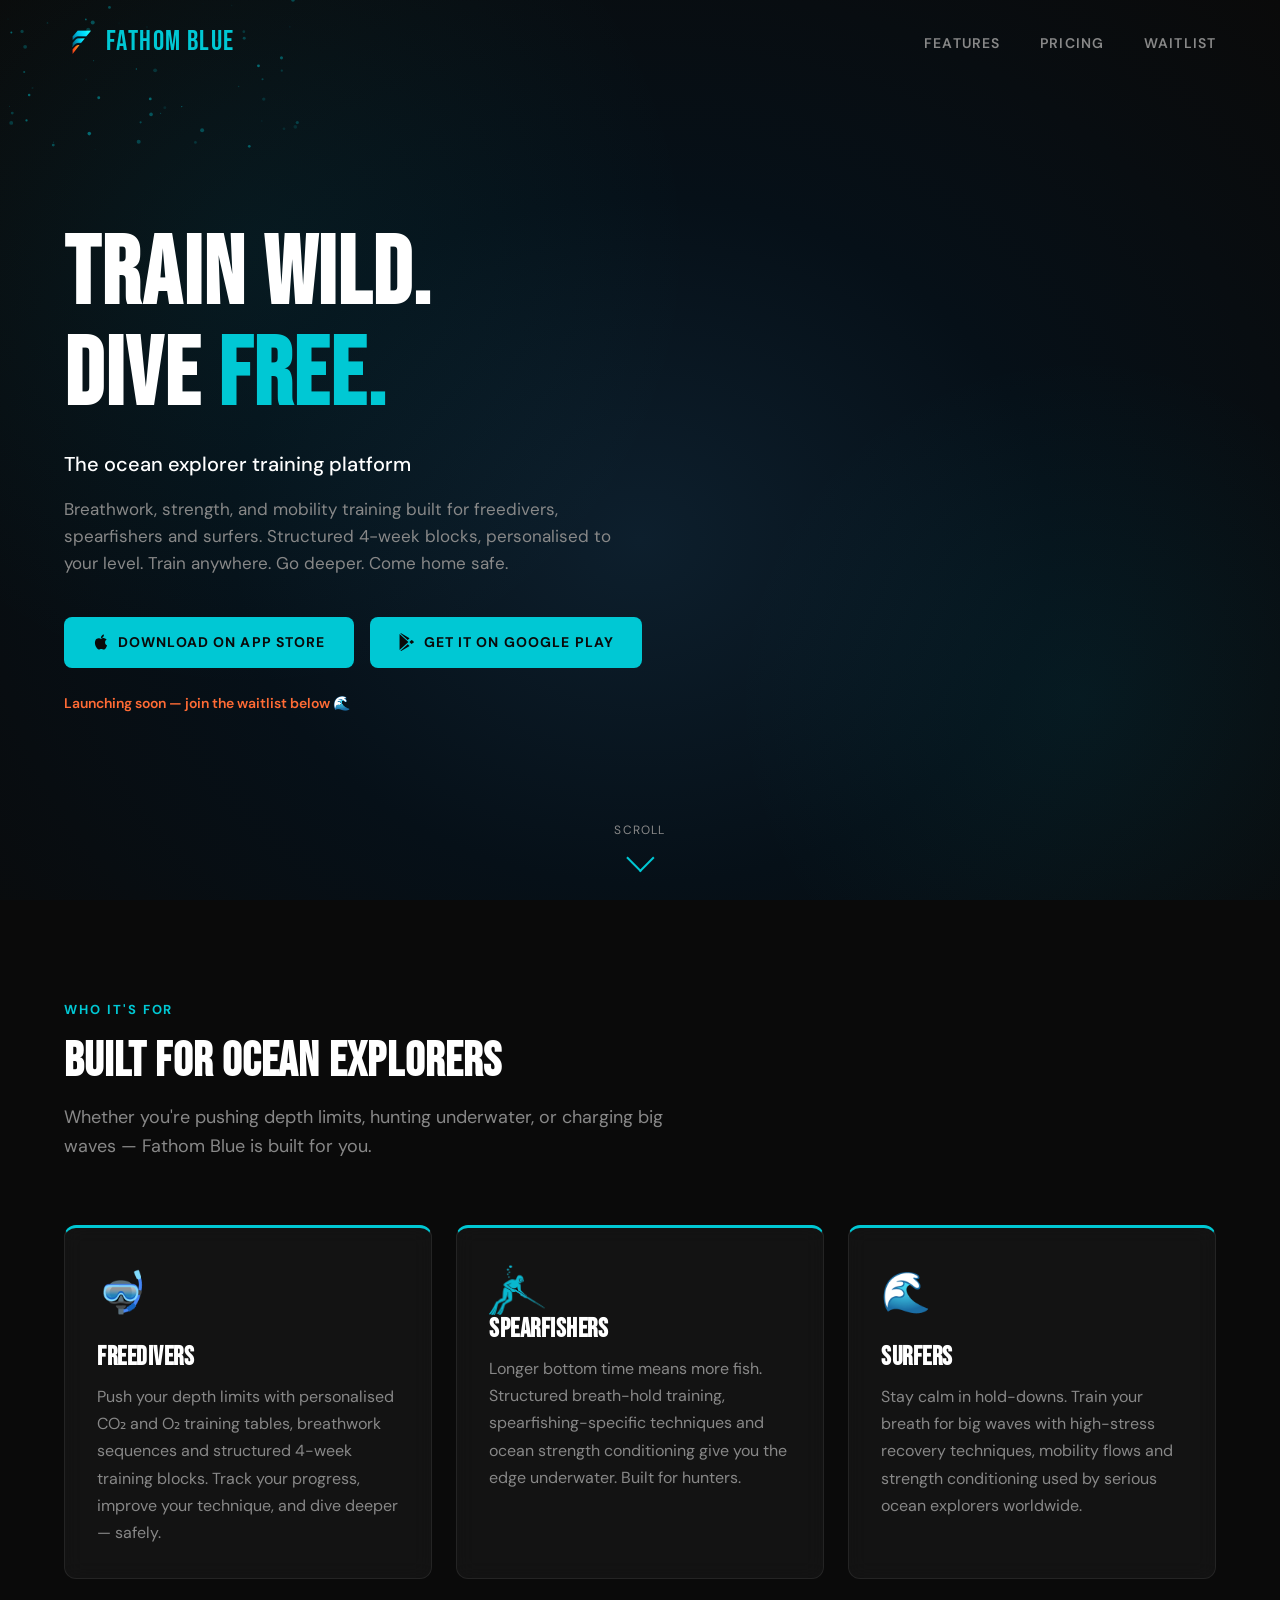
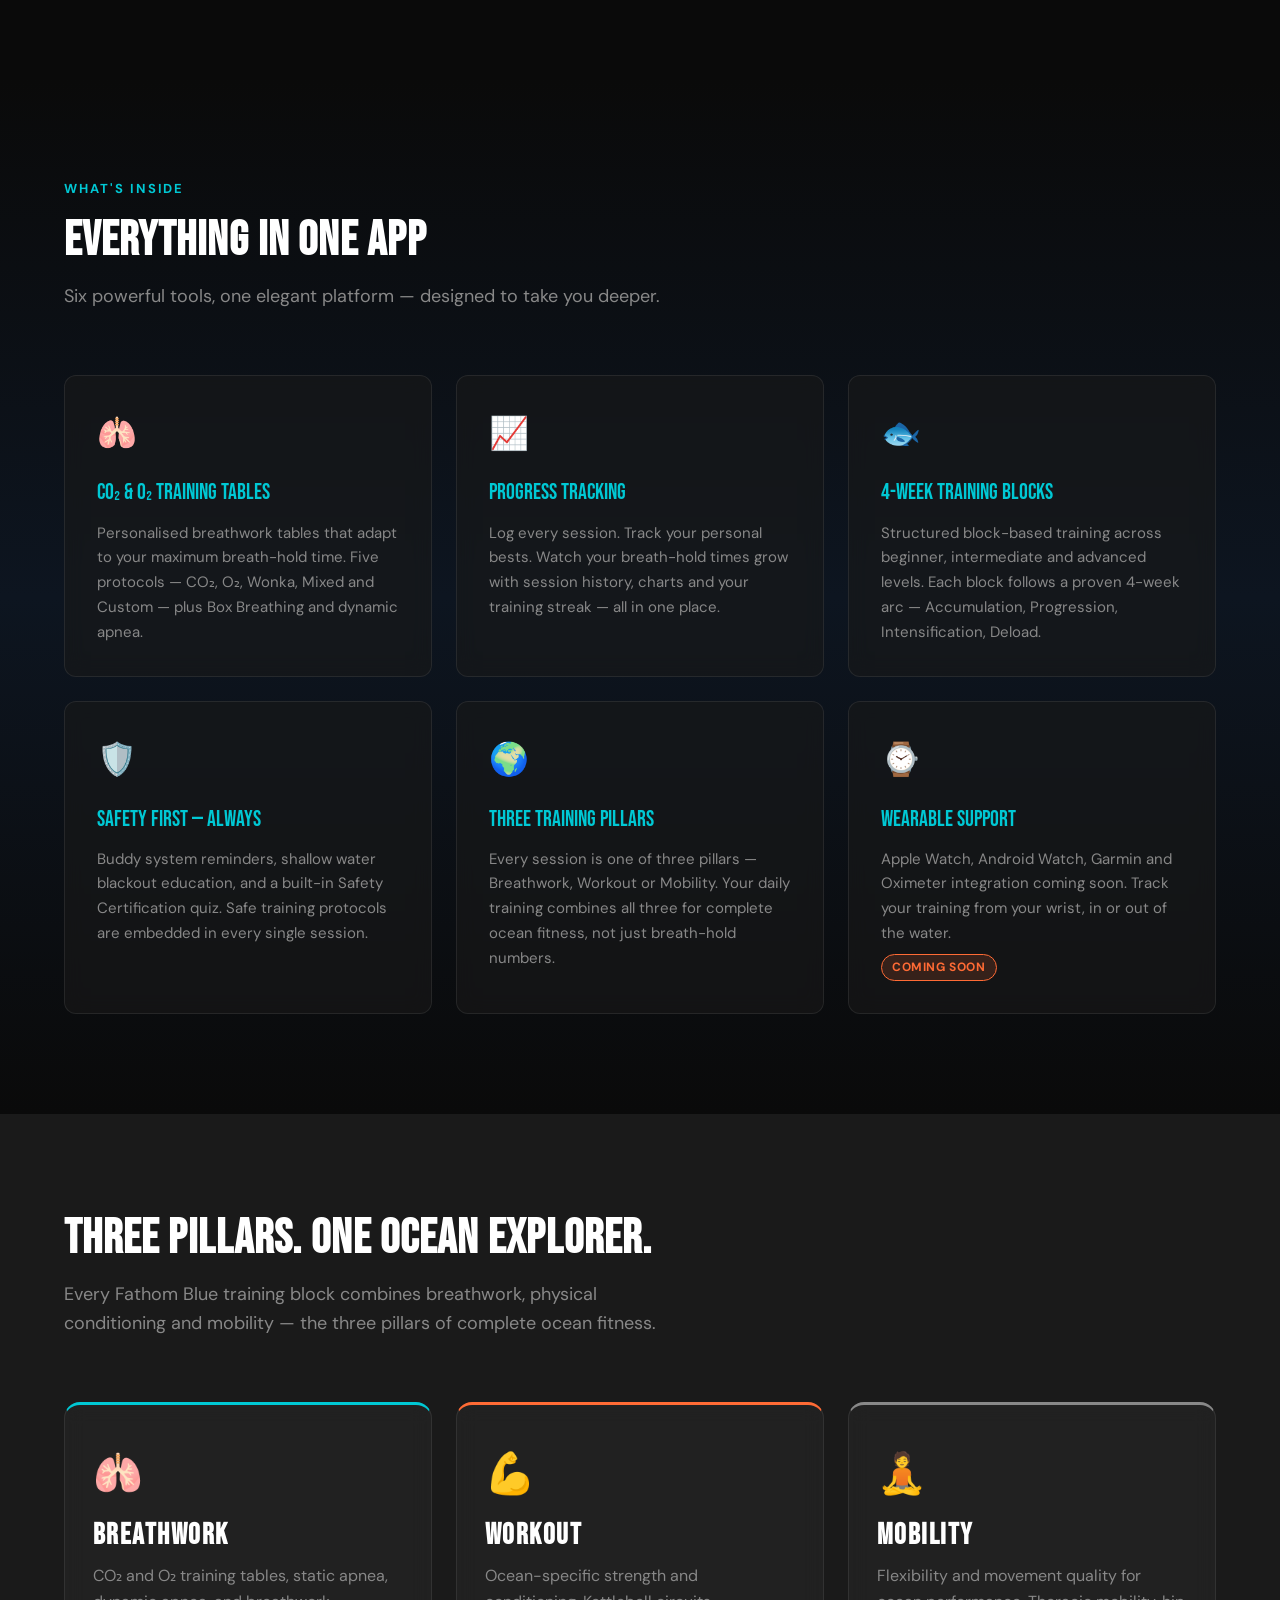
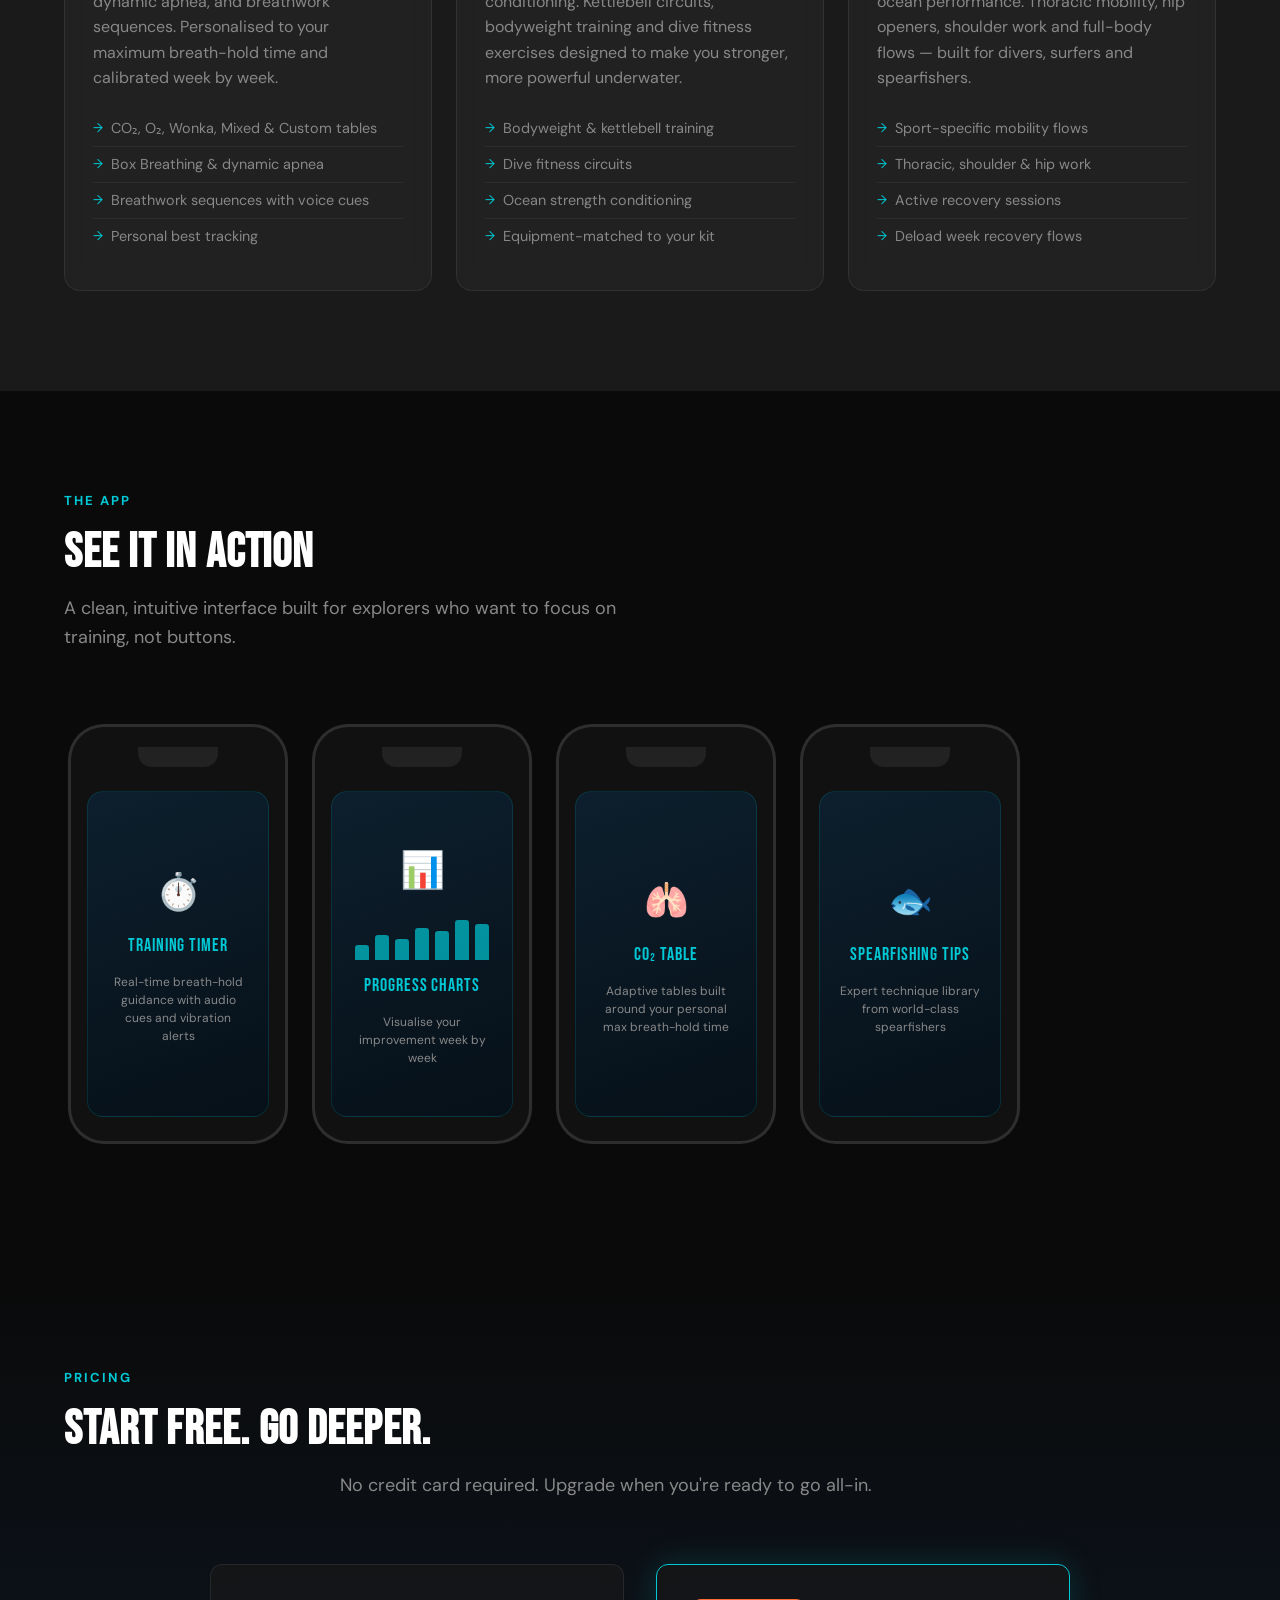
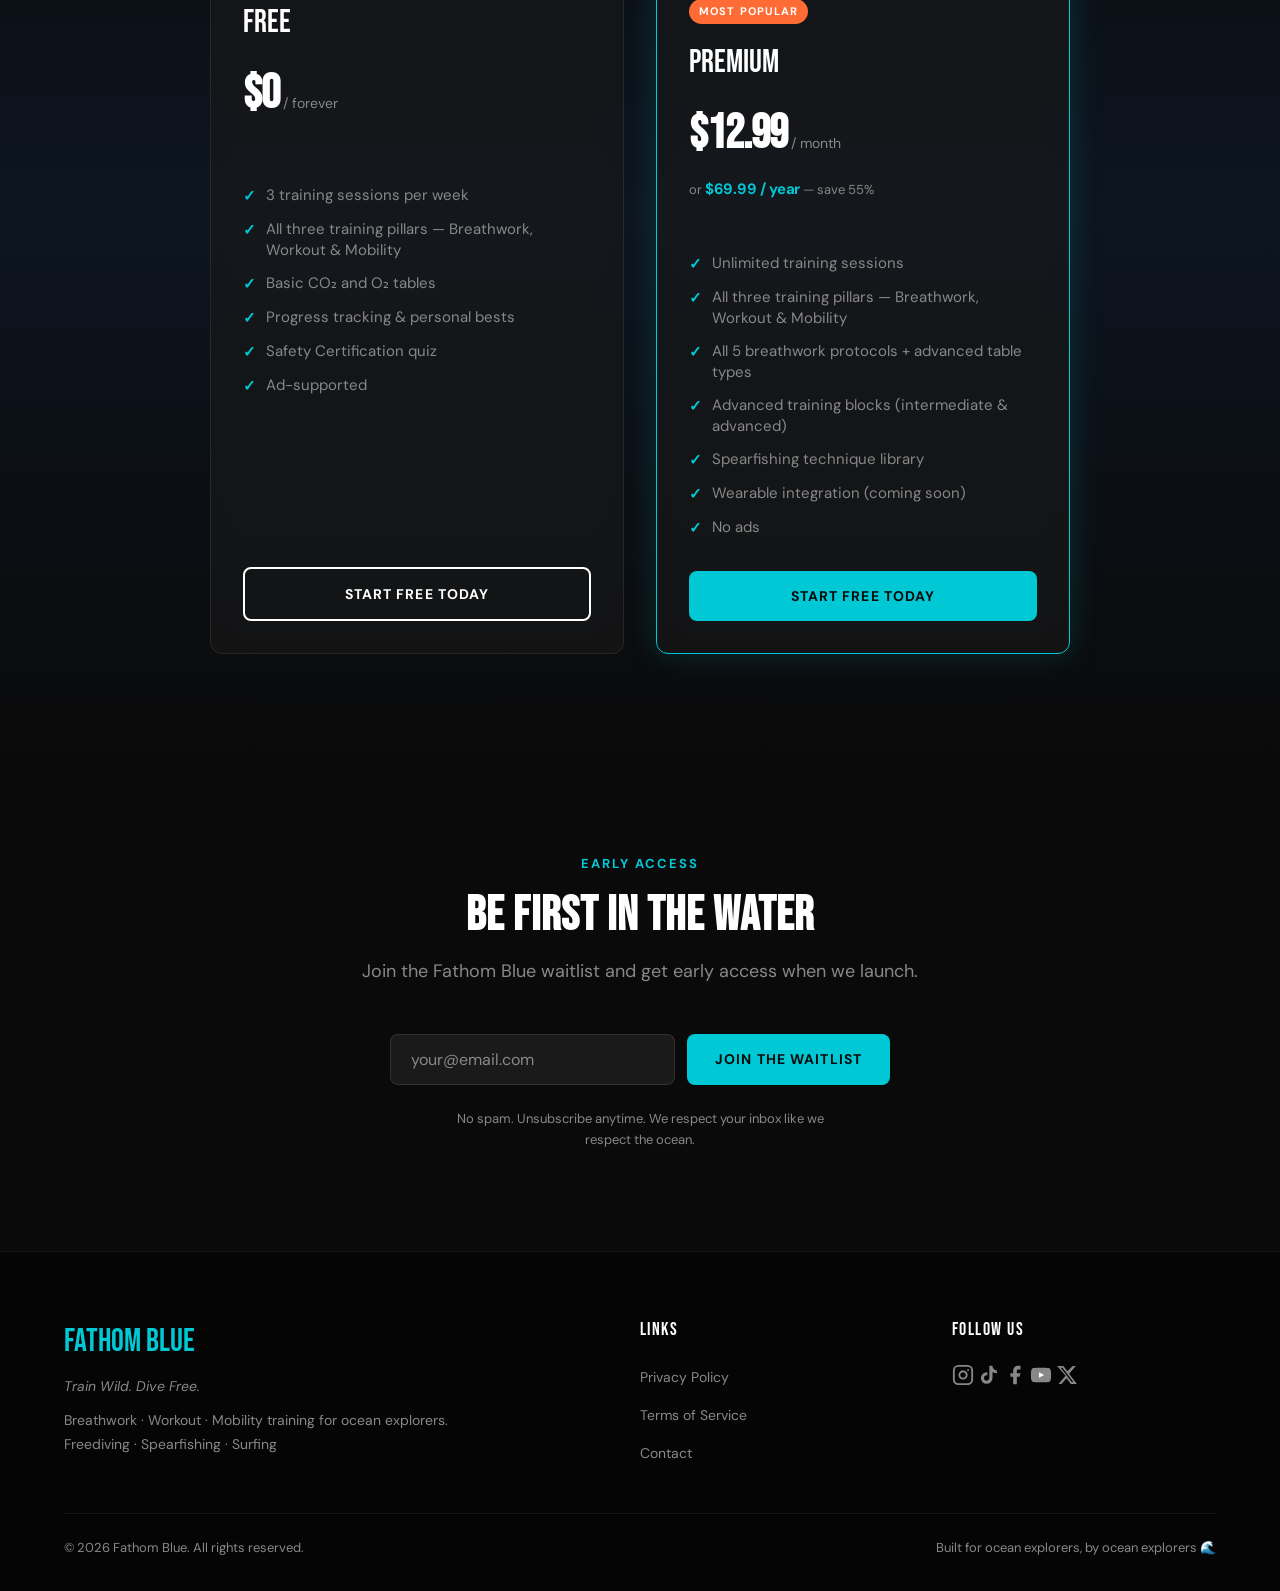
==== index.html @ de0b7b7e "Add real favicon set and logo icon to nav" ====
<!DOCTYPE html>
<html lang="en">
<head>
  <meta charset="UTF-8" />
  <meta name="viewport" content="width=device-width, initial-scale=1.0" />
  <title>Fathom Blue — Freediving & Breath Training App | Train Wild. Dive Free.</title>

  <!-- Primary SEO -->
  <meta name="description" content="Fathom Blue is the breath training app for freedivers, spearfishers and surfers. Personalised CO₂ and O₂ training tables, progress tracking and safety protocols. Train anywhere. Go deeper.">
  <meta name="keywords" content="freediving app, breath training, CO2 tables, O2 tables, spearfishing training, freediving training, breath hold training, apnea training, surf training, big wave surfing">
  <meta name="author" content="Fathom Blue">
  <meta name="robots" content="index, follow">
  <link rel="canonical" href="https://www.fathomblueco.com/">

  <!-- Open Graph (Facebook, Instagram, WhatsApp previews) -->
  <meta property="og:type" content="website">
  <meta property="og:url" content="https://www.fathomblueco.com/">
  <meta property="og:title" content="Fathom Blue — Train Wild. Dive Free.">
  <meta property="og:description" content="The breath training app for freedivers, spearfishers and surfers. Personalised CO₂ and O₂ training tables. Train anywhere. Go deeper. Come home safe.">
  <meta property="og:image" content="https://www.fathomblueco.com/og-image.jpg">
  <meta property="og:site_name" content="Fathom Blue">

  <!-- Twitter/X Card -->
  <meta name="twitter:card" content="summary_large_image">
  <meta name="twitter:site" content="@FathomBlueCo">
  <meta name="twitter:title" content="Fathom Blue — Train Wild. Dive Free.">
  <meta name="twitter:description" content="The breath training app for freedivers, spearfishers and surfers. Train anywhere. Go deeper. Come home safe.">
  <meta name="twitter:image" content="https://www.fathomblueco.com/og-image.jpg">

  <!-- Structured Data — Mobile App -->
  <script type="application/ld+json">
  {
    "@context": "https://schema.org",
    "@type": "MobileApplication",
    "name": "Fathom Blue",
    "description": "Breath training app for freedivers, spearfishers and surfers. Personalised CO₂ and O₂ training tables, progress tracking and safety protocols.",
    "url": "https://www.fathomblueco.com",
    "applicationCategory": "HealthApplication",
    "operatingSystem": "iOS, Android",
    "offers": [
      {
        "@type": "Offer",
        "price": "0",
        "priceCurrency": "USD",
        "name": "Free Plan"
      },
      {
        "@type": "Offer",
        "price": "12.99",
        "priceCurrency": "USD",
        "name": "Premium Monthly"
      }
    ],
    "author": {
      "@type": "Organization",
      "name": "Fathom Blue",
      "url": "https://www.fathomblueco.com",
      "sameAs": [
        "https://www.instagram.com/fathomblue/",
        "https://www.tiktok.com/@fathomblue",
        "https://www.facebook.com/profile.php?id=61573485373523",
        "https://www.youtube.com/@FathomBlue",
        "https://x.com/FathomBlueCo"
      ]
    }
  }
  </script>
  <link rel="icon" type="image/x-icon" href="/favicon.ico">
  <link rel="icon" type="image/svg+xml" href="/favicon.svg">
  <link rel="icon" type="image/png" sizes="96x96" href="/favicon-96x96.png">
  <link rel="apple-touch-icon" sizes="180x180" href="/apple-touch-icon.png">
  <link rel="manifest" href="/site.webmanifest">
  <meta name="theme-color" content="#0A0A0A">

  <!-- Google Fonts -->
  <link rel="preconnect" href="https://fonts.googleapis.com" />
  <link rel="preconnect" href="https://fonts.gstatic.com" crossorigin />
  <link href="https://fonts.googleapis.com/css2?family=Bebas+Neue&family=DM+Sans:wght@400;500;600;700&display=swap" rel="stylesheet" />

  <link rel="stylesheet" href="css/styles.css" />
</head>
<body>

  <!-- ============================================================
       NAVIGATION
       ============================================================ -->
  <nav class="nav" id="nav" role="navigation" aria-label="Main navigation">
    <div class="container nav__inner">
      <a class="nav__logo" href="#" style="display:flex; align-items:center; gap:10px; text-decoration:none;" aria-label="Fathom Blue Home">
        <img src="/images/fathom_icon_only.png" alt="Fathom Blue" height="32" width="32" style="border-radius:6px;">
        <span>FATHOM BLUE</span>
      </a>

      <ul class="nav__links" role="list">
        <li><a href="#features">Features</a></li>
        <li><a href="#pricing">Pricing</a></li>
        <li><a href="#waitlist">Waitlist</a></li>
      </ul>

      <button class="nav__hamburger" id="hamburger" aria-label="Toggle navigation" aria-expanded="false">
        <span></span><span></span><span></span>
      </button>
    </div>
  </nav>

  <!-- Mobile Menu -->
  <div class="nav__mobile" id="mobileMenu" role="dialog" aria-modal="true" aria-label="Mobile navigation">
    <a href="#features" class="mobile-link">Features</a>
    <a href="#pricing" class="mobile-link">Pricing</a>
    <a href="#waitlist" class="mobile-link">Waitlist</a>
  </div>

  <main>

    <!-- ============================================================
         SECTION 1 — HERO
         ============================================================ -->
    <section class="hero" id="home" aria-label="Hero">
      <div class="hero__bg"></div>
      <div class="hero__waves"></div>
      <canvas id="hero-canvas" aria-hidden="true"></canvas>

      <div class="container hero__content">
        <h1 class="hero__headline fade-in">
          TRAIN WILD.<br>DIVE <span>FREE.</span>
        </h1>
        <p class="hero__sub fade-in">The ocean explorer training platform</p>
        <p class="hero__body fade-in">
          Breathwork, strength, and mobility training built for freedivers, spearfishers and surfers.
          Structured 4-week blocks, personalised to your level. Train anywhere. Go deeper. Come home safe.
        </p>

        <div class="hero__ctas fade-in">
          <a href="#waitlist" class="btn btn-primary" aria-label="Download on App Store">
            <svg width="18" height="18" viewBox="0 0 24 24" fill="currentColor" aria-hidden="true"><path d="M18.71 19.5c-.83 1.24-1.71 2.45-3.05 2.47-1.34.03-1.77-.79-3.29-.79-1.53 0-2 .77-3.27.82-1.31.05-2.3-1.32-3.14-2.53C4.25 17 2.94 12.45 4.7 9.39c.87-1.52 2.43-2.48 4.12-2.51 1.28-.02 2.5.87 3.29.87.78 0 2.26-1.07 3.8-.91.65.03 2.47.26 3.64 1.98-.09.06-2.17 1.28-2.15 3.81.03 3.02 2.65 4.03 2.68 4.04-.03.07-.42 1.44-1.38 2.83M13 3.5c.73-.83 1.94-1.46 2.94-1.5.13 1.17-.34 2.35-1.04 3.19-.69.85-1.83 1.51-2.95 1.42-.15-1.15.41-2.35 1.05-3.11z"/></svg>
            Download on App Store
          </a>
          <a href="#waitlist" class="btn btn-primary" aria-label="Get it on Google Play">
            <svg width="18" height="18" viewBox="0 0 24 24" fill="currentColor" aria-hidden="true"><path d="M3.18 23.76c.3.17.64.22.97.15l.08-.04 11.2-6.46-2.39-2.4-9.86 8.75zm-1.13-1.12l.01.01V1.36l.01-.01L13.9 12 2.05 22.64zM20.49 10.7l-2.55-1.47-2.7 2.7 2.7 2.7 2.58-1.49c.74-.43.74-1.52-.03-1.94zM4.15.43l-.06-.04a1.06 1.06 0 0 0-.97.15l9.86 8.75 2.39-2.4L4.15.43z"/></svg>
            Get it on Google Play
          </a>
        </div>

        <p class="hero__launch-note fade-in">Launching soon — join the waitlist below 🌊</p>
      </div>

      <div class="hero__scroll" aria-hidden="true">
        <span>Scroll</span>
        <div class="hero__scroll-arrow"></div>
      </div>
    </section>

    <!-- ============================================================
         SECTION 2 — WHO IT'S FOR
         ============================================================ -->
    <section class="who" id="who" aria-label="Who it's for">
      <div class="container">
        <p class="section-label fade-in">Who It's For</p>
        <h2 class="section-title fade-in">Built for Ocean Explorers</h2>
        <p class="section-subtitle fade-in">Whether you're pushing depth limits, hunting underwater, or charging big waves — Fathom Blue is built for you.</p>

        <div class="who__grid">
          <div class="who__card glass-card fade-in" style="transition-delay: 0.1s">
            <div class="who__icon" aria-hidden="true">🤿</div>
            <h3>Freedivers</h3>
            <p>Push your depth limits with personalised CO₂ and O₂ training tables, breathwork sequences and structured 4-week training blocks. Track your progress, improve your technique, and dive deeper — safely.</p>
          </div>

          <div class="who__card glass-card fade-in" style="transition-delay: 0.2s">
            <div class="audience-icon">  <img src="images/spearfisher.svg" alt="Spearfisher" width="56" height="56" style="filter: invert(72%) sepia(98%) saturate(400%) hue-rotate(140deg) brightness(95%);"></div>
            <h3>Spearfishers</h3>
            <p>Longer bottom time means more fish. Structured breath-hold training, spearfishing-specific techniques and ocean strength conditioning give you the edge underwater. Built for hunters.</p>
          </div>

          <div class="who__card glass-card fade-in" style="transition-delay: 0.3s">
            <div class="who__icon" aria-hidden="true">🌊</div>
            <h3>Surfers</h3>
            <p>Stay calm in hold-downs. Train your breath for big waves with high-stress recovery techniques, mobility flows and strength conditioning used by serious ocean explorers worldwide.</p>
          </div>
        </div>
      </div>
    </section>

    <!-- ============================================================
         SECTION 3 — FEATURES
         ============================================================ -->
    <section class="features" id="features" aria-label="Features">
      <div class="container">
        <p class="section-label fade-in">What's Inside</p>
        <h2 class="section-title fade-in">Everything in One App</h2>
        <p class="section-subtitle fade-in">Six powerful tools, one elegant platform — designed to take you deeper.</p>

        <div class="features__grid">

          <div class="feature-card glass-card fade-in" style="transition-delay: 0.05s">
            <div class="feature-card__icon" aria-hidden="true">🫁</div>
            <div class="feature-card__title">CO₂ &amp; O₂ Training Tables</div>
            <p>Personalised breathwork tables that adapt to your maximum breath-hold time. Five protocols — CO₂, O₂, Wonka, Mixed and Custom — plus Box Breathing and dynamic apnea.</p>
          </div>

          <div class="feature-card glass-card fade-in" style="transition-delay: 0.1s">
            <div class="feature-card__icon" aria-hidden="true">📈</div>
            <div class="feature-card__title">Progress Tracking</div>
            <p>Log every session. Track your personal bests. Watch your breath-hold times grow with session history, charts and your training streak — all in one place.</p>
          </div>

          <div class="feature-card glass-card fade-in" style="transition-delay: 0.15s">
            <div class="feature-card__icon" aria-hidden="true">🐟</div>
            <div class="feature-card__title">4-Week Training Blocks</div>
            <p>Structured block-based training across beginner, intermediate and advanced levels. Each block follows a proven 4-week arc — Accumulation, Progression, Intensification, Deload.</p>
          </div>

          <div class="feature-card glass-card fade-in" style="transition-delay: 0.2s">
            <div class="feature-card__icon" aria-hidden="true">🛡️</div>
            <div class="feature-card__title">Safety First — Always</div>
            <p>Buddy system reminders, shallow water blackout education, and a built-in Safety Certification quiz. Safe training protocols are embedded in every single session.</p>
          </div>

          <div class="feature-card glass-card fade-in" style="transition-delay: 0.25s">
            <div class="feature-card__icon" aria-hidden="true">🌍</div>
            <div class="feature-card__title">Three Training Pillars</div>
            <p>Every session is one of three pillars — Breathwork, Workout or Mobility. Your daily training combines all three for complete ocean fitness, not just breath-hold numbers.</p>
          </div>

          <div class="feature-card glass-card fade-in" style="transition-delay: 0.3s">
            <div class="feature-card__icon" aria-hidden="true">⌚</div>
            <div class="feature-card__title">Wearable Support</div>
            <p>Apple Watch, Android Watch, Garmin and Oximeter integration coming soon. Track your training from your wrist, in or out of the water.</p>
            <span style="display:inline-block; margin-top:8px; padding:3px 10px; background:rgba(255,107,53,0.15); color:#FF6B35; border:1px solid #FF6B35; border-radius:20px; font-size:12px; font-weight:700; letter-spacing:0.05em; text-transform:uppercase;">Coming Soon</span>
          </div>

        </div>
      </div>
    </section>

    <!-- ============================================================
         SECTION 3.5 — TRAINING PILLARS
         ============================================================ -->
    <section id="pillars" class="pillars-section" aria-label="Training pillars">
      <div class="container">
        <h2 class="section-title fade-in">Three Pillars. One Ocean Explorer.</h2>
        <p class="section-subtitle fade-in">Every Fathom Blue training block combines breathwork, physical conditioning and mobility — the three pillars of complete ocean fitness.</p>
        <div class="pillars-grid">

          <div class="pillar-card pillar-breathwork fade-in" style="transition-delay: 0.1s">
            <div class="pillar-icon" aria-hidden="true">🫁</div>
            <h3>Breathwork</h3>
            <p>CO₂ and O₂ training tables, static apnea, dynamic apnea, and breathwork sequences. Personalised to your maximum breath-hold time and calibrated week by week.</p>
            <ul class="pillar-list">
              <li>CO₂, O₂, Wonka, Mixed &amp; Custom tables</li>
              <li>Box Breathing &amp; dynamic apnea</li>
              <li>Breathwork sequences with voice cues</li>
              <li>Personal best tracking</li>
            </ul>
          </div>

          <div class="pillar-card pillar-workout fade-in" style="transition-delay: 0.2s">
            <div class="pillar-icon" aria-hidden="true">💪</div>
            <h3>Workout</h3>
            <p>Ocean-specific strength and conditioning. Kettlebell circuits, bodyweight training and dive fitness exercises designed to make you stronger, more powerful underwater.</p>
            <ul class="pillar-list">
              <li>Bodyweight &amp; kettlebell training</li>
              <li>Dive fitness circuits</li>
              <li>Ocean strength conditioning</li>
              <li>Equipment-matched to your kit</li>
            </ul>
          </div>

          <div class="pillar-card pillar-mobility fade-in" style="transition-delay: 0.3s">
            <div class="pillar-icon" aria-hidden="true">🧘</div>
            <h3>Mobility</h3>
            <p>Flexibility and movement quality for ocean performance. Thoracic mobility, hip openers, shoulder work and full-body flows — built for divers, surfers and spearfishers.</p>
            <ul class="pillar-list">
              <li>Sport-specific mobility flows</li>
              <li>Thoracic, shoulder &amp; hip work</li>
              <li>Active recovery sessions</li>
              <li>Deload week recovery flows</li>
            </ul>
          </div>

        </div>
      </div>
    </section>

    <!-- ============================================================
         SECTION 4 — APP SCREENSHOTS
         ============================================================ -->
    <section class="screenshots" id="screenshots" aria-label="App screenshots">
      <div class="container">
        <p class="section-label fade-in">The App</p>
        <h2 class="section-title fade-in">See It In Action</h2>
        <p class="section-subtitle fade-in">A clean, intuitive interface built for explorers who want to focus on training, not buttons.</p>
      </div>

      <div class="container">
        <div class="screenshots__carousel fade-in" role="list" aria-label="App screenshot previews">

          <div class="phone-mockup" role="listitem">
            <div class="phone-mockup__notch" aria-hidden="true"></div>
            <div class="phone-mockup__screen">
              <div class="phone-mockup__icon" aria-hidden="true">⏱️</div>
              <div class="phone-mockup__label">Training Timer</div>
              <p class="phone-mockup__sub">Real-time breath-hold guidance with audio cues and vibration alerts</p>
            </div>
          </div>

          <div class="phone-mockup" role="listitem">
            <div class="phone-mockup__notch" aria-hidden="true"></div>
            <div class="phone-mockup__screen">
              <div class="phone-mockup__icon" aria-hidden="true">📊</div>
              <div class="mock-bars" aria-hidden="true">
                <div class="mock-bar" style="height:30%"></div>
                <div class="mock-bar" style="height:50%"></div>
                <div class="mock-bar" style="height:42%"></div>
                <div class="mock-bar" style="height:65%"></div>
                <div class="mock-bar" style="height:58%"></div>
                <div class="mock-bar" style="height:80%"></div>
                <div class="mock-bar" style="height:72%"></div>
              </div>
              <div class="phone-mockup__label">Progress Charts</div>
              <p class="phone-mockup__sub">Visualise your improvement week by week</p>
            </div>
          </div>

          <div class="phone-mockup" role="listitem">
            <div class="phone-mockup__notch" aria-hidden="true"></div>
            <div class="phone-mockup__screen">
              <div class="phone-mockup__icon" aria-hidden="true">🫁</div>
              <div class="phone-mockup__label">CO₂ Table</div>
              <p class="phone-mockup__sub">Adaptive tables built around your personal max breath-hold time</p>
            </div>
          </div>

          <div class="phone-mockup" role="listitem">
            <div class="phone-mockup__notch" aria-hidden="true"></div>
            <div class="phone-mockup__screen">
              <div class="phone-mockup__icon" aria-hidden="true">🐟</div>
              <div class="phone-mockup__label">Spearfishing Tips</div>
              <p class="phone-mockup__sub">Expert technique library from world-class spearfishers</p>
            </div>
          </div>

        </div>
      </div>
    </section>

    <!-- ============================================================
         SECTION 5 — PRICING
         ============================================================ -->
    <section class="pricing" id="pricing" aria-label="Pricing">
      <div class="container">
        <p class="section-label fade-in">Pricing</p>
        <h2 class="section-title fade-in">Start Free. Go Deeper.</h2>
        <p class="section-subtitle fade-in" style="margin: 0 auto 64px;">No credit card required. Upgrade when you're ready to go all-in.</p>

        <div class="pricing__grid">

          <!-- Free -->
          <div class="pricing-card glass-card fade-in" style="transition-delay: 0.1s">
            <div class="pricing-card__header">
              <div class="pricing-card__title">Free</div>
              <div class="pricing-card__price">
                <strong>$0</strong>
                <span class="period">/ forever</span>
              </div>
            </div>
            <ul class="pricing-card__features" aria-label="Free plan features">
              <li>3 training sessions per week</li>
              <li>All three training pillars — Breathwork, Workout &amp; Mobility</li>
              <li>Basic CO₂ and O₂ tables</li>
              <li>Progress tracking &amp; personal bests</li>
              <li>Safety Certification quiz</li>
              <li>Ad-supported</li>
            </ul>
            <a href="#waitlist" class="btn btn-outline">Start Free Today</a>
          </div>

          <!-- Premium -->
          <div class="pricing-card glass-card pricing-card--premium fade-in" style="transition-delay: 0.2s">
            <div class="pricing-card__header">
              <span class="pricing-card__badge">Most Popular</span>
              <div class="pricing-card__title">Premium</div>
              <div class="pricing-card__price">
                <strong>$12.99</strong>
                <span class="period">/ month</span>
                <br>
                <span style="font-size:13px; margin-top: 4px; display:inline-block;">or <strong style="font-family:'DM Sans',sans-serif; font-size:15px; color:var(--cyan);">$69.99 / year</strong> — save 55%</span>
              </div>
            </div>
            <ul class="pricing-card__features" aria-label="Premium plan features">
              <li>Unlimited training sessions</li>
              <li>All three training pillars — Breathwork, Workout &amp; Mobility</li>
              <li>All 5 breathwork protocols + advanced table types</li>
              <li>Advanced training blocks (intermediate &amp; advanced)</li>
              <li>Spearfishing technique library</li>
              <li>Wearable integration (coming soon)</li>
              <li>No ads</li>
            </ul>
            <a href="#waitlist" class="btn btn-primary">Start Free Today</a>
          </div>

        </div>
      </div>
    </section>

    <!-- ============================================================
         SECTION 6 — WAITLIST
         ============================================================ -->
    <section class="waitlist" id="waitlist" aria-label="Join the waitlist">
      <div class="container">
        <p class="section-label fade-in">Early Access</p>
        <h2 class="section-title fade-in">Be First in the Water</h2>
        <p class="section-subtitle fade-in">Join the Fathom Blue waitlist and get early access when we launch.</p>

        <form class="waitlist__form fade-in" id="waitlistForm" novalidate aria-label="Waitlist signup form">
          <label for="waitlistEmail" class="sr-only">Your email address</label>
          <input
            class="waitlist__input"
            type="email"
            id="waitlistEmail"
            name="email"
            placeholder="your@email.com"
            required
            autocomplete="email"
            aria-required="true"
          />
          <button type="submit" class="btn btn-primary">Join the Waitlist</button>
        </form>

        <div class="waitlist__success fade-in" id="waitlistSuccess" role="status" aria-live="polite">
          You're on the list! We'll notify you at launch. Stay salty 🌊
        </div>

        <p class="waitlist__privacy fade-in">
          No spam. Unsubscribe anytime. We respect your inbox like we respect the ocean.
        </p>
      </div>
    </section>

  </main>

  <!-- ============================================================
       FOOTER
       ============================================================ -->
  <footer class="footer" role="contentinfo">
    <div class="container">
      <div class="footer__inner">

        <div>
          <div class="footer__brand-logo">FATHOM BLUE</div>
          <p class="footer__tagline">Train Wild. Dive Free.</p>
          <p class="footer__desc">Breathwork · Workout · Mobility training for ocean explorers.<br>Freediving · Spearfishing · Surfing</p>
        </div>

        <div>
          <div class="footer__heading">Links</div>
          <ul class="footer__links" role="list">
            <li><a href="privacy.html">Privacy Policy</a></li>
            <li><a href="terms.html">Terms of Service</a></li>
            <li><a href="mailto:hello@fathomblueco.com">Contact</a></li>
          </ul>
        </div>

        <div>
          <div class="footer__heading">Follow Us</div>
          <div class="social-links" role="list" aria-label="Social media links">
            <a href="https://www.instagram.com/fathomblue/" target="_blank" rel="noopener noreferrer" title="Instagram">
              <svg xmlns="http://www.w3.org/2000/svg" width="22" height="22" viewBox="0 0 24 24" fill="none" stroke="currentColor" stroke-width="2" stroke-linecap="round" stroke-linejoin="round">
                <rect x="2" y="2" width="20" height="20" rx="5" ry="5"/><path d="M16 11.37A4 4 0 1 1 12.63 8 4 4 0 0 1 16 11.37z"/><line x1="17.5" y1="6.5" x2="17.51" y2="6.5"/>
              </svg>
            </a>
            <a href="https://www.tiktok.com/@fathomblue" target="_blank" rel="noopener noreferrer" title="TikTok">
              <svg xmlns="http://www.w3.org/2000/svg" width="22" height="22" viewBox="0 0 24 24" fill="currentColor">
                <path d="M19.59 6.69a4.83 4.83 0 0 1-3.77-4.25V2h-3.45v13.67a2.89 2.89 0 0 1-2.88 2.5 2.89 2.89 0 0 1-2.89-2.89 2.89 2.89 0 0 1 2.89-2.89c.28 0 .54.04.79.1V9.01a6.33 6.33 0 0 0-.79-.05 6.34 6.34 0 0 0-6.34 6.34 6.34 6.34 0 0 0 6.34 6.34 6.34 6.34 0 0 0 6.33-6.34V8.69a8.17 8.17 0 0 0 4.78 1.52V6.75a4.85 4.85 0 0 1-1.01-.06z"/>
              </svg>
            </a>
            <a href="https://www.facebook.com/profile.php?id=61573485373523" target="_blank" rel="noopener noreferrer" title="Facebook">
              <svg xmlns="http://www.w3.org/2000/svg" width="22" height="22" viewBox="0 0 24 24" fill="currentColor">
                <path d="M18 2h-3a5 5 0 0 0-5 5v3H7v4h3v8h4v-8h3l1-4h-4V7a1 1 0 0 1 1-1h3z"/>
              </svg>
            </a>
            <a href="https://www.youtube.com/@FathomBlue" target="_blank" rel="noopener noreferrer" title="YouTube">
              <svg xmlns="http://www.w3.org/2000/svg" width="22" height="22" viewBox="0 0 24 24" fill="currentColor">
                <path d="M22.54 6.42a2.78 2.78 0 0 0-1.95-1.96C18.88 4 12 4 12 4s-6.88 0-8.59.46a2.78 2.78 0 0 0-1.95 1.96A29 29 0 0 0 1 12a29 29 0 0 0 .46 5.58A2.78 2.78 0 0 0 3.41 19.6C5.12 20 12 20 12 20s6.88 0 8.59-.46a2.78 2.78 0 0 0 1.95-1.95A29 29 0 0 0 23 12a29 29 0 0 0-.46-5.58z"/><polygon points="9.75 15.02 15.5 12 9.75 8.98 9.75 15.02" fill="white"/>
              </svg>
            </a>
            <a href="https://x.com/FathomBlueCo" target="_blank" rel="noopener noreferrer" title="X / Twitter">
              <svg xmlns="http://www.w3.org/2000/svg" width="22" height="22" viewBox="0 0 24 24" fill="currentColor">
                <path d="M18.244 2.25h3.308l-7.227 8.26 8.502 11.24H16.17l-4.714-6.231-5.401 6.231H2.747l7.73-8.835L1.254 2.25H8.08l4.253 5.622zm-1.161 17.52h1.833L7.084 4.126H5.117z"/>
              </svg>
            </a>
          </div>
        </div>

      </div>

      <div class="footer__bottom">
        <p class="footer__copy">© 2026 Fathom Blue. All rights reserved.</p>
        <p class="footer__made">Built for ocean explorers, by ocean explorers 🌊</p>
      </div>
    </div>
  </footer>

  <!-- Visually hidden utility -->
  <style>.sr-only { position:absolute;width:1px;height:1px;padding:0;margin:-1px;overflow:hidden;clip:rect(0,0,0,0);border:0; }</style>

  <script src="js/main.js"></script>
</body>
</html>
---- css/styles.css ----
/* ============================================================
   FATHOM BLUE — styles.css
   ============================================================ */

/* ---------- CSS Variables ---------- */
:root {
  --bg:      #0A0A0A;
  --card:    #1A1A1A;
  --cyan:    #00C8D4;
  --orange:  #FF6B35;
  --white:   #FFFFFF;
  --grey:    #888888;

  --transition: 0.3s ease;
  --radius: 12px;
  --max-width: 1200px;
}

/* ---------- Reset & Base ---------- */
*, *::before, *::after {
  box-sizing: border-box;
  margin: 0;
  padding: 0;
}

html {
  scroll-behavior: smooth;
  font-size: 16px;
}

body {
  background-color: var(--bg);
  color: var(--white);
  font-family: 'DM Sans', sans-serif;
  line-height: 1.6;
  overflow-x: hidden;
}

img { max-width: 100%; display: block; }
a { text-decoration: none; color: inherit; }
ul { list-style: none; }

/* ---------- Typography ---------- */
h1, h2, h3, h4 {
  font-family: 'Bebas Neue', cursive;
  text-transform: uppercase;
  line-height: 1.05;
  letter-spacing: 0.02em;
}

h1 { font-size: clamp(56px, 9vw, 96px); }
h2 { font-size: clamp(36px, 5vw, 48px); }
h3 { font-size: 22px; }

p { font-size: 16px; color: var(--grey); }

/* ---------- Layout Helpers ---------- */
.container {
  width: 100%;
  max-width: var(--max-width);
  margin: 0 auto;
  padding: 0 24px;
}

section {
  padding: 100px 0;
}

.section-label {
  font-size: 13px;
  font-weight: 700;
  letter-spacing: 0.15em;
  text-transform: uppercase;
  color: var(--cyan);
  margin-bottom: 16px;
}

.section-title {
  margin-bottom: 16px;
}

.section-subtitle {
  font-size: 18px;
  color: var(--grey);
  max-width: 600px;
  margin-bottom: 64px;
}

/* ---------- Buttons ---------- */
.btn {
  display: inline-flex;
  align-items: center;
  gap: 8px;
  padding: 14px 28px;
  border-radius: 8px;
  font-family: 'DM Sans', sans-serif;
  font-size: 14px;
  font-weight: 700;
  text-transform: uppercase;
  letter-spacing: 0.08em;
  cursor: pointer;
  border: none;
  transition: var(--transition);
}

.btn-primary {
  background: var(--cyan);
  color: #0A0A0A;
}

.btn-primary:hover {
  background: #00e5f2;
  box-shadow: 0 0 24px rgba(0, 200, 212, 0.45);
  transform: translateY(-2px);
}

.btn-outline {
  background: transparent;
  color: var(--white);
  border: 2px solid var(--white);
}

.btn-outline:hover {
  border-color: var(--cyan);
  color: var(--cyan);
  box-shadow: 0 0 20px rgba(0, 200, 212, 0.3);
  transform: translateY(-2px);
}

.btn-ghost {
  background: transparent;
  color: var(--cyan);
  border: 2px solid var(--cyan);
}

.btn-ghost:hover {
  background: var(--cyan);
  color: #0A0A0A;
  box-shadow: 0 0 24px rgba(0, 200, 212, 0.45);
  transform: translateY(-2px);
}

/* ---------- Glass Card ---------- */
.glass-card {
  background: rgba(26, 26, 26, 0.6);
  backdrop-filter: blur(10px);
  -webkit-backdrop-filter: blur(10px);
  border: 1px solid rgba(255, 255, 255, 0.08);
  border-radius: var(--radius);
  padding: 32px;
}

/* ---------- Scroll Fade-In ---------- */
.fade-in {
  opacity: 0;
  transform: translateY(32px);
  transition: opacity 0.7s ease, transform 0.7s ease;
}

.fade-in.visible {
  opacity: 1;
  transform: translateY(0);
}

/* ============================================================
   NAVIGATION
   ============================================================ */
.nav {
  position: fixed;
  top: 0;
  left: 0;
  right: 0;
  z-index: 999;
  padding: 20px 0;
  transition: background var(--transition), backdrop-filter var(--transition), padding var(--transition);
}

.nav.scrolled {
  background: rgba(10, 10, 10, 0.85);
  backdrop-filter: blur(16px);
  -webkit-backdrop-filter: blur(16px);
  border-bottom: 1px solid rgba(255, 255, 255, 0.06);
  padding: 14px 0;
}

.nav__inner {
  display: flex;
  align-items: center;
  justify-content: space-between;
}

.nav__logo {
  font-family: 'Bebas Neue', cursive;
  font-size: 28px;
  color: var(--cyan);
  letter-spacing: 0.05em;
}

.nav__links {
  display: flex;
  align-items: center;
  gap: 40px;
}

.nav__links a {
  font-size: 14px;
  font-weight: 600;
  text-transform: uppercase;
  letter-spacing: 0.08em;
  color: var(--grey);
  transition: color var(--transition);
}

.nav__links a:hover {
  color: var(--cyan);
}

.nav__hamburger {
  display: none;
  flex-direction: column;
  gap: 5px;
  cursor: pointer;
  padding: 4px;
  background: none;
  border: none;
}

.nav__hamburger span {
  display: block;
  width: 24px;
  height: 2px;
  background: var(--white);
  border-radius: 2px;
  transition: var(--transition);
}

.nav__hamburger.open span:nth-child(1) { transform: translateY(7px) rotate(45deg); }
.nav__hamburger.open span:nth-child(2) { opacity: 0; }
.nav__hamburger.open span:nth-child(3) { transform: translateY(-7px) rotate(-45deg); }

.nav__mobile {
  display: none;
  position: fixed;
  top: 0;
  left: 0;
  right: 0;
  bottom: 0;
  background: rgba(10, 10, 10, 0.97);
  z-index: 998;
  flex-direction: column;
  align-items: center;
  justify-content: center;
  gap: 40px;
}

.nav__mobile.open {
  display: flex;
}

.nav__mobile a {
  font-family: 'Bebas Neue', cursive;
  font-size: 48px;
  color: var(--white);
  letter-spacing: 0.05em;
  transition: color var(--transition);
}

.nav__mobile a:hover { color: var(--cyan); }

/* ============================================================
   HERO
   ============================================================ */
.hero {
  min-height: 100vh;
  display: flex;
  align-items: center;
  position: relative;
  overflow: hidden;
  padding: 0;
}

.hero__bg {
  position: absolute;
  inset: 0;
  background: radial-gradient(ellipse at 50% 60%, #0D1F2D 0%, #061018 45%, #0A0A0A 100%);
  z-index: 0;
}

/* Animated wave / particle layer */
.hero__waves {
  position: absolute;
  inset: 0;
  z-index: 1;
  overflow: hidden;
  pointer-events: none;
}

.hero__waves::before,
.hero__waves::after {
  content: '';
  position: absolute;
  border-radius: 50%;
  opacity: 0.06;
}

.hero__waves::before {
  width: 900px;
  height: 900px;
  background: radial-gradient(circle, var(--cyan), transparent 70%);
  top: -200px;
  left: -200px;
  animation: pulse 8s ease-in-out infinite;
}

.hero__waves::after {
  width: 700px;
  height: 700px;
  background: radial-gradient(circle, var(--cyan), transparent 70%);
  bottom: -150px;
  right: -150px;
  animation: pulse 10s ease-in-out infinite reverse;
}

@keyframes pulse {
  0%, 100% { transform: scale(1); opacity: 0.06; }
  50% { transform: scale(1.15); opacity: 0.12; }
}

/* Canvas particles */
#hero-canvas {
  position: absolute;
  inset: 0;
  z-index: 2;
  pointer-events: none;
}

.hero__content {
  position: relative;
  z-index: 3;
  padding-top: 120px;
  padding-bottom: 80px;
}

.hero__headline {
  color: var(--white);
  margin-bottom: 20px;
  max-width: 800px;
}

.hero__headline span { color: var(--cyan); }

.hero__sub {
  font-size: 20px;
  font-weight: 500;
  color: var(--white);
  margin-bottom: 16px;
  opacity: 0.85;
}

.hero__body {
  font-size: 17px;
  color: var(--grey);
  max-width: 560px;
  margin-bottom: 40px;
}

.hero__ctas {
  display: flex;
  flex-wrap: wrap;
  gap: 16px;
  margin-bottom: 24px;
}

.hero__launch-note {
  font-size: 14px;
  color: var(--orange);
  font-weight: 600;
}

.hero__scroll {
  position: absolute;
  bottom: 32px;
  left: 50%;
  transform: translateX(-50%);
  z-index: 3;
  display: flex;
  flex-direction: column;
  align-items: center;
  gap: 8px;
  color: var(--grey);
  font-size: 12px;
  letter-spacing: 0.1em;
  text-transform: uppercase;
}

.hero__scroll-arrow {
  width: 20px;
  height: 20px;
  border-right: 2px solid var(--cyan);
  border-bottom: 2px solid var(--cyan);
  transform: rotate(45deg);
  animation: bounce 1.8s ease-in-out infinite;
}

@keyframes bounce {
  0%, 100% { transform: rotate(45deg) translateY(0); }
  50% { transform: rotate(45deg) translateY(8px); }
}

/* ============================================================
   WHO IT'S FOR
   ============================================================ */
.who {
  background: var(--bg);
}

.who__grid {
  display: grid;
  grid-template-columns: repeat(3, 1fr);
  gap: 24px;
}

.who__card {
  border-top: 3px solid var(--cyan);
  transition: transform var(--transition), box-shadow var(--transition);
}

.who__card:hover {
  transform: translateY(-6px);
  box-shadow: 0 20px 40px rgba(0, 200, 212, 0.12);
}

.who__icon {
  font-size: 40px;
  margin-bottom: 20px;
}

.who__card h3 {
  font-family: 'Bebas Neue', cursive;
  font-size: 26px;
  text-transform: uppercase;
  color: var(--white);
  margin-bottom: 12px;
}

.who__card p {
  font-size: 16px;
  color: var(--grey);
  line-height: 1.7;
}

/* ============================================================
   FEATURES
   ============================================================ */
.features {
  background: linear-gradient(180deg, var(--bg) 0%, #0D1520 50%, var(--bg) 100%);
}

.features__grid {
  display: grid;
  grid-template-columns: repeat(3, 1fr);
  gap: 24px;
}

.feature-card {
  transition: transform var(--transition), box-shadow var(--transition);
}

.feature-card:hover {
  transform: translateY(-4px);
  box-shadow: 0 16px 32px rgba(0, 0, 0, 0.4);
}

.feature-card__icon {
  font-size: 32px;
  margin-bottom: 16px;
}

.feature-card__title {
  font-family: 'Bebas Neue', cursive;
  font-size: 22px;
  color: var(--cyan);
  margin-bottom: 10px;
  text-transform: uppercase;
}

.feature-card p {
  font-size: 15px;
  color: var(--grey);
  line-height: 1.65;
}

/* ============================================================
   SCREENSHOTS / MOCKUPS
   ============================================================ */
.screenshots {
  background: var(--bg);
  overflow: hidden;
}

.screenshots__carousel {
  display: flex;
  gap: 24px;
  overflow-x: auto;
  padding: 8px 4px 24px;
  scroll-snap-type: x mandatory;
  -webkit-overflow-scrolling: touch;
  scrollbar-width: thin;
  scrollbar-color: var(--cyan) transparent;
}

.screenshots__carousel::-webkit-scrollbar { height: 4px; }
.screenshots__carousel::-webkit-scrollbar-track { background: transparent; }
.screenshots__carousel::-webkit-scrollbar-thumb { background: var(--cyan); border-radius: 4px; }

.phone-mockup {
  flex: 0 0 220px;
  scroll-snap-align: start;
  background: #111;
  border: 3px solid rgba(255,255,255,0.12);
  border-radius: 36px;
  height: 420px;
  display: flex;
  flex-direction: column;
  align-items: center;
  padding: 20px 16px 24px;
  position: relative;
  transition: transform var(--transition), box-shadow var(--transition);
}

.phone-mockup:hover {
  transform: scale(1.04);
  box-shadow: 0 24px 48px rgba(0, 200, 212, 0.18);
}

.phone-mockup__notch {
  width: 80px;
  height: 20px;
  background: #222;
  border-radius: 0 0 14px 14px;
  margin-bottom: 24px;
  flex-shrink: 0;
}

.phone-mockup__screen {
  flex: 1;
  width: 100%;
  background: linear-gradient(160deg, #0D1F2D 0%, #061018 100%);
  border-radius: 16px;
  display: flex;
  flex-direction: column;
  align-items: center;
  justify-content: center;
  padding: 20px;
  gap: 12px;
  border: 1px solid rgba(0, 200, 212, 0.15);
}

.phone-mockup__icon {
  font-size: 36px;
}

.phone-mockup__label {
  font-family: 'Bebas Neue', cursive;
  font-size: 18px;
  color: var(--cyan);
  text-align: center;
  text-transform: uppercase;
  letter-spacing: 0.05em;
}

.phone-mockup__sub {
  font-size: 12px;
  color: var(--grey);
  text-align: center;
  line-height: 1.5;
}

/* ---------- Mock chart bars ---------- */
.mock-bars {
  display: flex;
  align-items: flex-end;
  gap: 6px;
  height: 50px;
  width: 100%;
  justify-content: center;
}

.mock-bar {
  width: 14px;
  background: var(--cyan);
  border-radius: 3px 3px 0 0;
  opacity: 0.7;
}

/* ============================================================
   PRICING
   ============================================================ */
.pricing {
  background: linear-gradient(180deg, var(--bg) 0%, #0D1520 50%, var(--bg) 100%);
}

.pricing__grid {
  display: grid;
  grid-template-columns: 1fr 1fr;
  gap: 32px;
  max-width: 860px;
  margin: 0 auto;
}

.pricing-card {
  display: flex;
  flex-direction: column;
  transition: transform var(--transition), box-shadow var(--transition);
}

.pricing-card--premium {
  border-color: var(--cyan);
  box-shadow: 0 0 32px rgba(0, 200, 212, 0.18);
  transform: scale(1.02);
}

.pricing-card--premium:hover {
  box-shadow: 0 0 48px rgba(0, 200, 212, 0.3);
  transform: scale(1.04);
}

.pricing-card--free:hover {
  transform: translateY(-4px);
}

.pricing-card__header {
  margin-bottom: 28px;
}

.pricing-card__badge {
  display: inline-block;
  background: var(--orange);
  color: var(--white);
  font-size: 11px;
  font-weight: 700;
  letter-spacing: 0.1em;
  text-transform: uppercase;
  padding: 4px 10px;
  border-radius: 100px;
  margin-bottom: 12px;
}

.pricing-card__title {
  font-family: 'Bebas Neue', cursive;
  font-size: 32px;
  color: var(--white);
  text-transform: uppercase;
  margin-bottom: 8px;
}

.pricing-card__price {
  font-size: 14px;
  color: var(--grey);
}

.pricing-card__price strong {
  font-family: 'Bebas Neue', cursive;
  font-size: 48px;
  color: var(--white);
  letter-spacing: -0.02em;
}

.pricing-card__price .period {
  color: var(--grey);
  font-size: 14px;
}

.pricing-card__features {
  flex: 1;
  margin: 24px 0 32px;
  display: flex;
  flex-direction: column;
  gap: 12px;
}

.pricing-card__features li {
  display: flex;
  align-items: flex-start;
  gap: 10px;
  font-size: 15px;
  color: var(--grey);
  line-height: 1.4;
}

.pricing-card__features li::before {
  content: '✓';
  color: var(--cyan);
  font-weight: 700;
  flex-shrink: 0;
  margin-top: 1px;
}

.pricing-card .btn {
  width: 100%;
  justify-content: center;
}

/* ============================================================
   WAITLIST
   ============================================================ */
.waitlist {
  background: var(--bg);
  text-align: center;
}

.waitlist .section-subtitle {
  margin: 0 auto 48px;
}

.waitlist__form {
  display: flex;
  gap: 12px;
  max-width: 500px;
  margin: 0 auto 24px;
  flex-wrap: wrap;
}

.waitlist__input {
  flex: 1;
  min-width: 240px;
  padding: 14px 20px;
  background: var(--card);
  border: 1px solid rgba(255, 255, 255, 0.1);
  border-radius: 8px;
  color: var(--white);
  font-family: 'DM Sans', sans-serif;
  font-size: 16px;
  outline: none;
  transition: border-color var(--transition), box-shadow var(--transition);
}

.waitlist__input:focus {
  border-color: var(--cyan);
  box-shadow: 0 0 0 3px rgba(0, 200, 212, 0.15);
}

.waitlist__input::placeholder { color: var(--grey); }

.waitlist__form .btn {
  flex-shrink: 0;
}

.waitlist__success {
  display: none;
  font-size: 16px;
  color: var(--cyan);
  font-weight: 600;
  margin-bottom: 16px;
}

.waitlist__success.show { display: block; }

.waitlist__privacy {
  font-size: 13px;
  color: var(--grey);
  max-width: 400px;
  margin: 0 auto;
}

/* ============================================================
   FOOTER
   ============================================================ */
.footer {
  background: #050505;
  border-top: 1px solid rgba(255, 255, 255, 0.06);
  padding: 64px 0 32px;
}

.footer__inner {
  display: grid;
  grid-template-columns: 2fr 1fr 1fr;
  gap: 48px;
  margin-bottom: 48px;
}

.footer__brand-logo {
  font-family: 'Bebas Neue', cursive;
  font-size: 32px;
  color: var(--cyan);
  margin-bottom: 8px;
}

.footer__tagline {
  font-style: italic;
  color: var(--grey);
  font-size: 14px;
  margin-bottom: 12px;
}

.footer__desc {
  font-size: 14px;
  color: var(--grey);
  line-height: 1.7;
}

.footer__heading {
  font-family: 'Bebas Neue', cursive;
  font-size: 18px;
  text-transform: uppercase;
  color: var(--white);
  margin-bottom: 20px;
  letter-spacing: 0.08em;
}

.footer__links {
  display: flex;
  flex-direction: column;
  gap: 12px;
}

.footer__links a {
  font-size: 14px;
  color: var(--grey);
  transition: color var(--transition);
}

.footer__links a:hover { color: var(--cyan); }

.footer__social {
  display: flex;
  gap: 16px;
  flex-wrap: wrap;
}

.footer__social a {
  display: flex;
  align-items: center;
  justify-content: center;
  width: 40px;
  height: 40px;
  border-radius: 8px;
  background: var(--card);
  border: 1px solid rgba(255, 255, 255, 0.08);
  font-size: 18px;
  transition: background var(--transition), border-color var(--transition), transform var(--transition);
  text-decoration: none;
}

.footer__social a:hover {
  background: rgba(0, 200, 212, 0.15);
  border-color: var(--cyan);
  transform: translateY(-3px);
}

.footer__bottom {
  border-top: 1px solid rgba(255, 255, 255, 0.06);
  padding-top: 24px;
  display: flex;
  justify-content: space-between;
  align-items: center;
  flex-wrap: wrap;
  gap: 12px;
}

.footer__copy {
  font-size: 13px;
  color: var(--grey);
}

.footer__made {
  font-size: 13px;
  color: var(--grey);
}

/* ============================================================
   INNER PAGES (Privacy / Terms)
   ============================================================ */
.inner-hero {
  padding: 160px 0 80px;
  background: radial-gradient(ellipse at 50% 0%, #0D1F2D 0%, var(--bg) 70%);
  border-bottom: 1px solid rgba(255, 255, 255, 0.06);
}

.inner-hero h1 {
  font-size: clamp(40px, 6vw, 72px);
  margin-bottom: 16px;
}

.inner-hero p {
  font-size: 17px;
  color: var(--grey);
}

.inner-content {
  padding: 80px 0 120px;
  max-width: 800px;
  margin: 0 auto;
}

.inner-content h2 {
  font-size: 28px;
  color: var(--white);
  margin: 48px 0 16px;
}

.inner-content h3 {
  font-size: 20px;
  font-family: 'DM Sans', sans-serif;
  font-weight: 700;
  color: var(--white);
  margin: 28px 0 10px;
  text-transform: none;
}

.inner-content p {
  color: var(--grey);
  margin-bottom: 16px;
  line-height: 1.75;
}

.inner-content ul {
  list-style: disc;
  padding-left: 24px;
  margin-bottom: 16px;
}

.inner-content ul li {
  color: var(--grey);
  margin-bottom: 8px;
  line-height: 1.65;
}

.inner-content a {
  color: var(--cyan);
}

.inner-content a:hover {
  text-decoration: underline;
}

.safety-warning {
  background: rgba(255, 107, 53, 0.1);
  border: 2px solid var(--orange);
  border-radius: var(--radius);
  padding: 24px 28px;
  margin: 32px 0;
}

.safety-warning h3 {
  color: var(--orange) !important;
  font-family: 'Bebas Neue', cursive !important;
  font-size: 22px !important;
  text-transform: uppercase !important;
  margin-bottom: 12px !important;
}

.safety-warning p {
  color: rgba(255, 255, 255, 0.85) !important;
  font-size: 15px;
  line-height: 1.7;
}

/* ============================================================
   RESPONSIVE
   ============================================================ */
@media (max-width: 900px) {
  .who__grid,
  .features__grid {
    grid-template-columns: 1fr 1fr;
  }

  .footer__inner {
    grid-template-columns: 1fr 1fr;
  }

  .footer__inner > :first-child {
    grid-column: 1 / -1;
  }
}

@media (max-width: 640px) {
  section { padding: 72px 0; }

  h1 { font-size: 52px; }
  h2 { font-size: 36px; }

  .nav__links { display: none; }
  .nav__hamburger { display: flex; }

  .who__grid,
  .features__grid {
    grid-template-columns: 1fr;
  }

  .hero__ctas { flex-direction: column; }
  .hero__ctas .btn { width: 100%; justify-content: center; }

  .pricing__grid {
    grid-template-columns: 1fr;
  }

  .pricing-card--premium {
    transform: none;
    order: -1;
  }

  .waitlist__form {
    flex-direction: column;
  }

  .waitlist__input,
  .waitlist__form .btn {
    width: 100%;
  }

  .footer__inner {
    grid-template-columns: 1fr;
  }

  .footer__bottom {
    flex-direction: column;
    text-align: center;
  }

  .phone-mockup { flex: 0 0 180px; height: 360px; }
}

/* Social links SVG icons */
.social-links a {
  color: #888888;
  transition: color 0.3s ease, transform 0.3s ease;
  display: inline-flex;
  align-items: center;
  justify-content: center;
}

.social-links a:hover {
  color: #00C8D4;
  transform: translateY(-3px);
}

/* ── Training Pillars Section ── */
.pillars-section {
  padding: 100px 0;
  background: var(--card);
}

.pillars-grid {
  display: grid;
  grid-template-columns: repeat(3, 1fr);
  gap: 24px;
  margin-top: 48px;
}

.pillar-card {
  background: rgba(255, 255, 255, 0.03);
  border: 1px solid rgba(255, 255, 255, 0.08);
  border-radius: 16px;
  padding: 36px 28px;
  backdrop-filter: blur(10px);
  transition: transform 0.3s ease, border-color 0.3s ease;
}

.pillar-card:hover {
  transform: translateY(-4px);
}

.pillar-breathwork {
  border-top: 3px solid var(--cyan);
}

.pillar-workout {
  border-top: 3px solid var(--orange);
}

.pillar-mobility {
  border-top: 3px solid #888888;
}

.pillar-icon {
  font-size: 2.5rem;
  margin-bottom: 16px;
}

.pillar-card h3 {
  font-family: 'Bebas Neue', sans-serif;
  font-size: 1.8rem;
  color: var(--white);
  margin-bottom: 12px;
  letter-spacing: 0.05em;
}

.pillar-list {
  list-style: none;
  padding: 0;
  margin-top: 20px;
}

.pillar-list li {
  color: var(--grey);
  font-size: 0.9rem;
  padding: 6px 0;
  border-bottom: 1px solid rgba(255, 255, 255, 0.05);
  display: flex;
  align-items: center;
  gap: 8px;
}

.pillar-list li::before {
  content: '→';
  color: var(--cyan);
  font-size: 0.8rem;
}

.pillar-list li:last-child {
  border-bottom: none;
}

@media (max-width: 768px) {
  .pillars-grid {
    grid-template-columns: 1fr;
  }
}
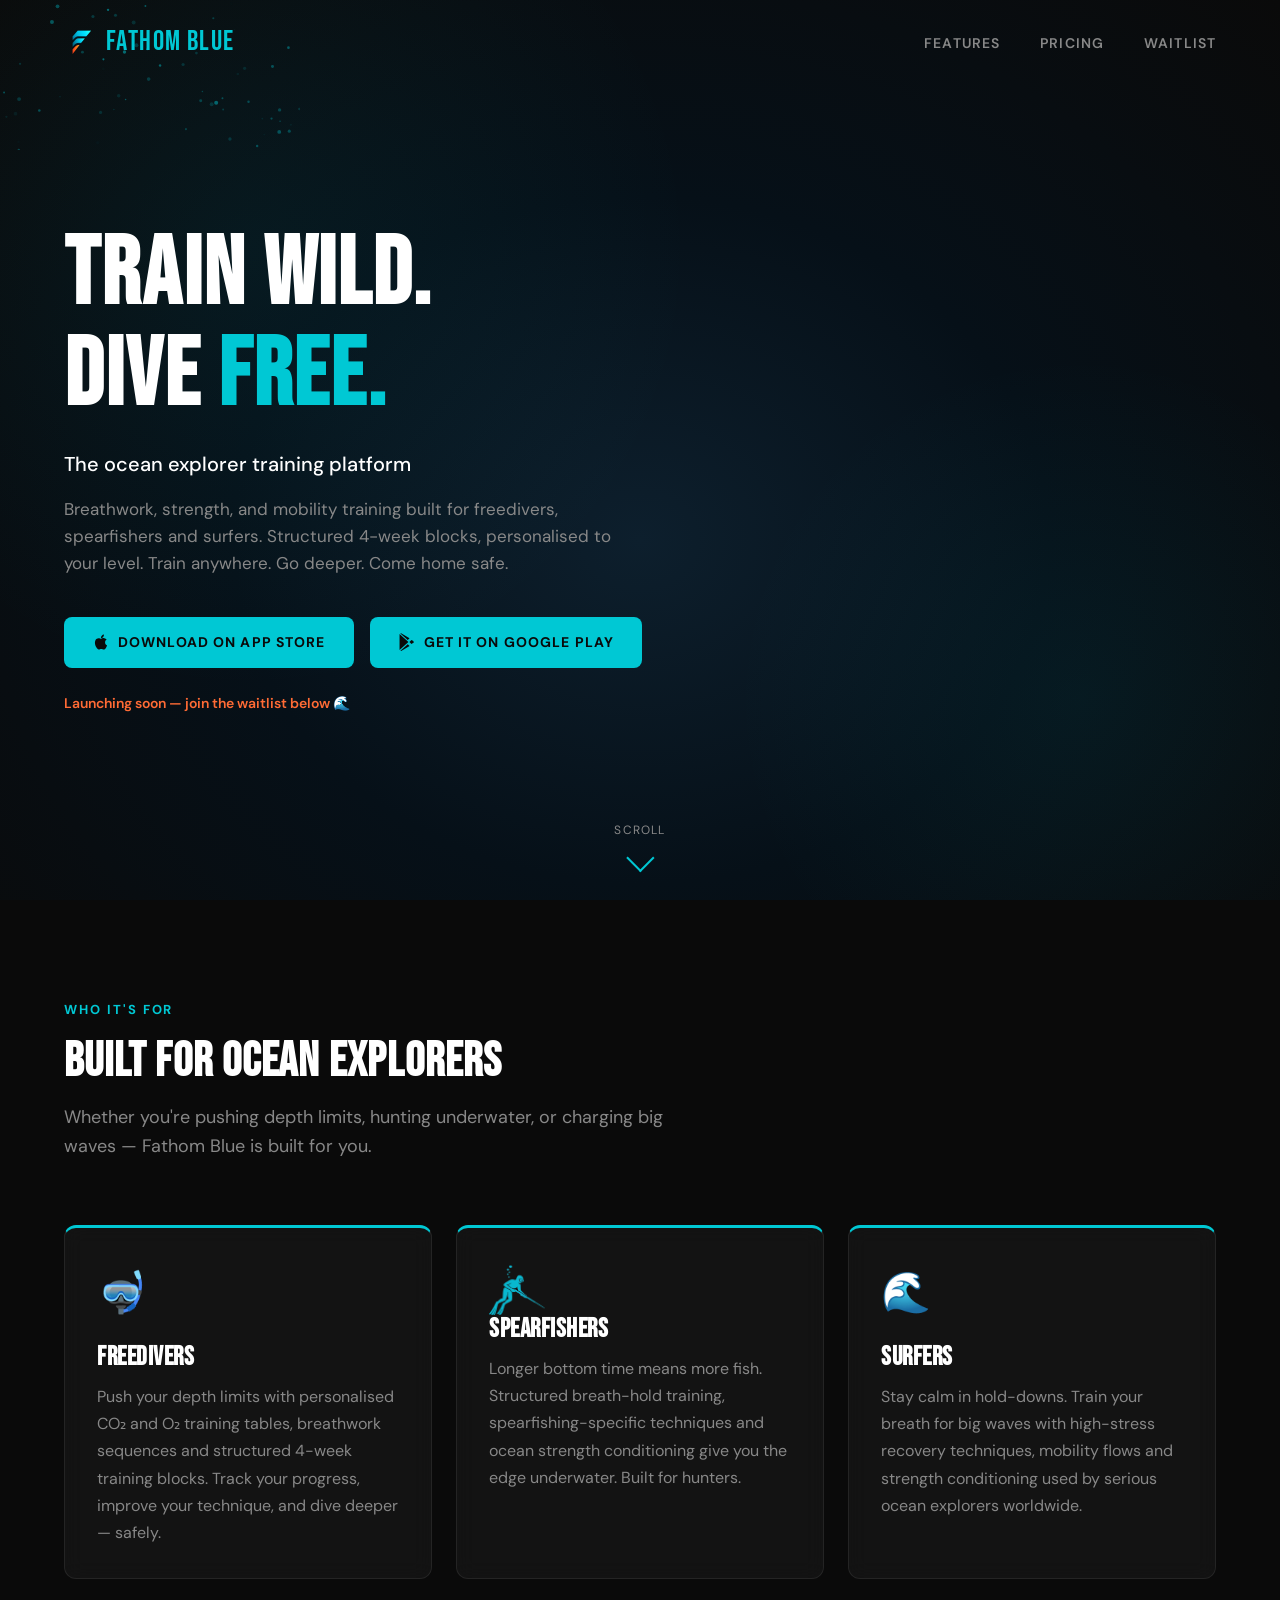
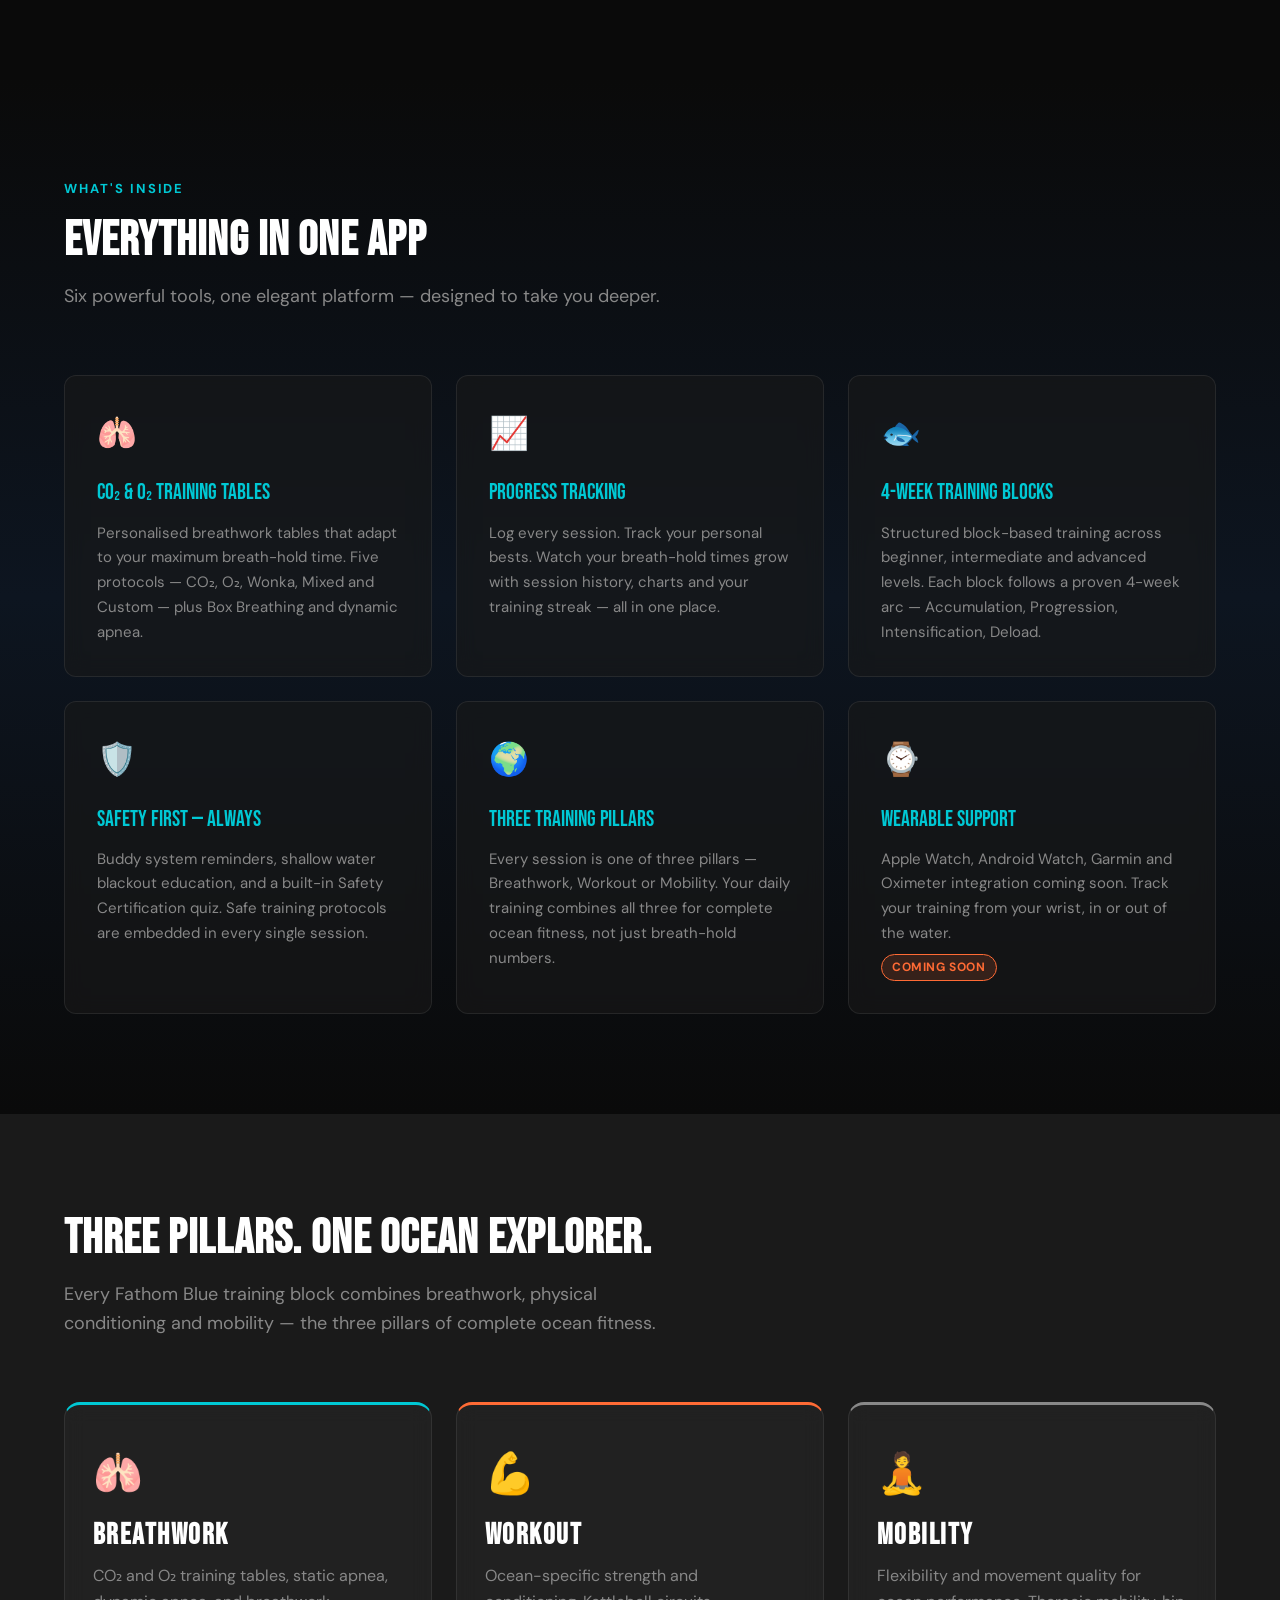
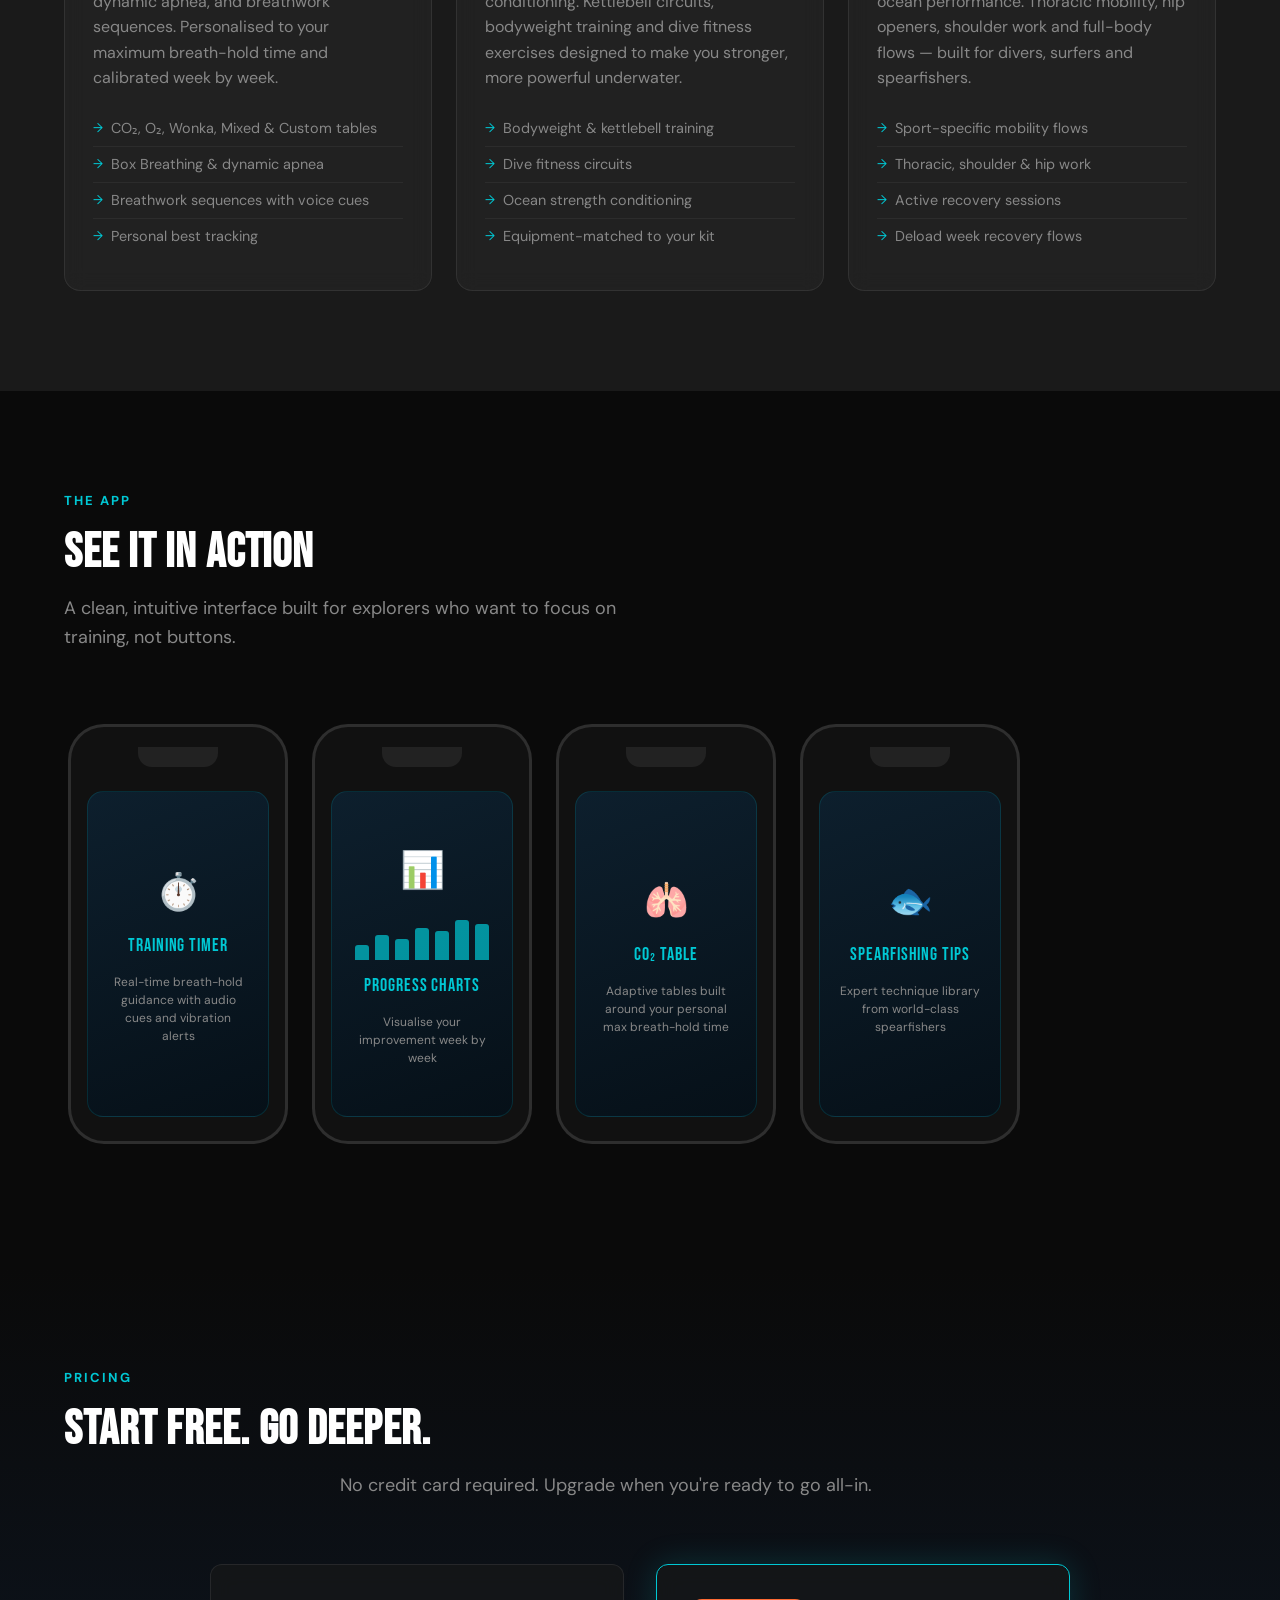
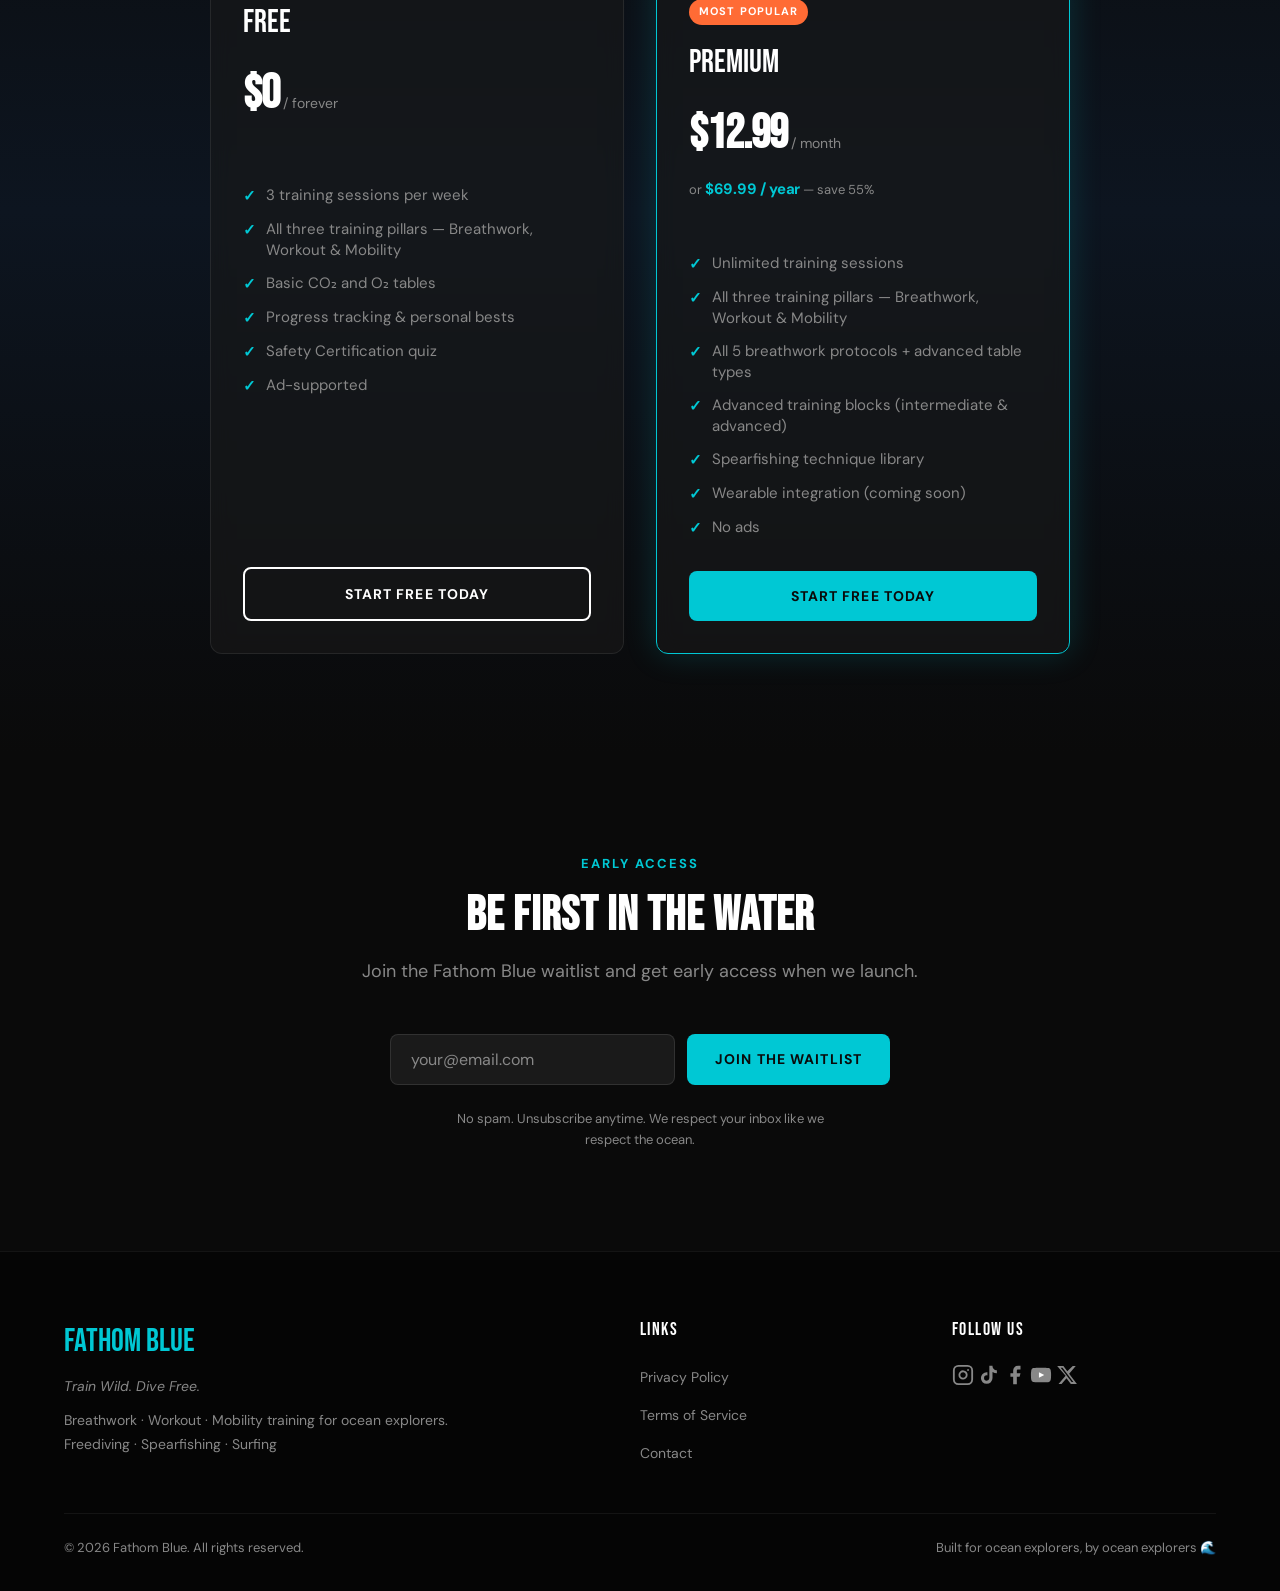
==== commit 08c18a31: "Add Vercel Web Analytics (cookieless) and update privacy policy Co-Authored-By: Claude Opus 5.5 <nor" ====
--- a/index.html
+++ b/index.html
@@ -504,6 +504,7 @@
   <!-- Visually hidden utility -->
   <style>.sr-only { position:absolute;width:1px;height:1px;padding:0;margin:-1px;overflow:hidden;clip:rect(0,0,0,0);border:0; }</style>
 
+  <script defer src="/_vercel/insights/script.js"></script>
   <script src="js/main.js"></script>
 </body>
 </html>
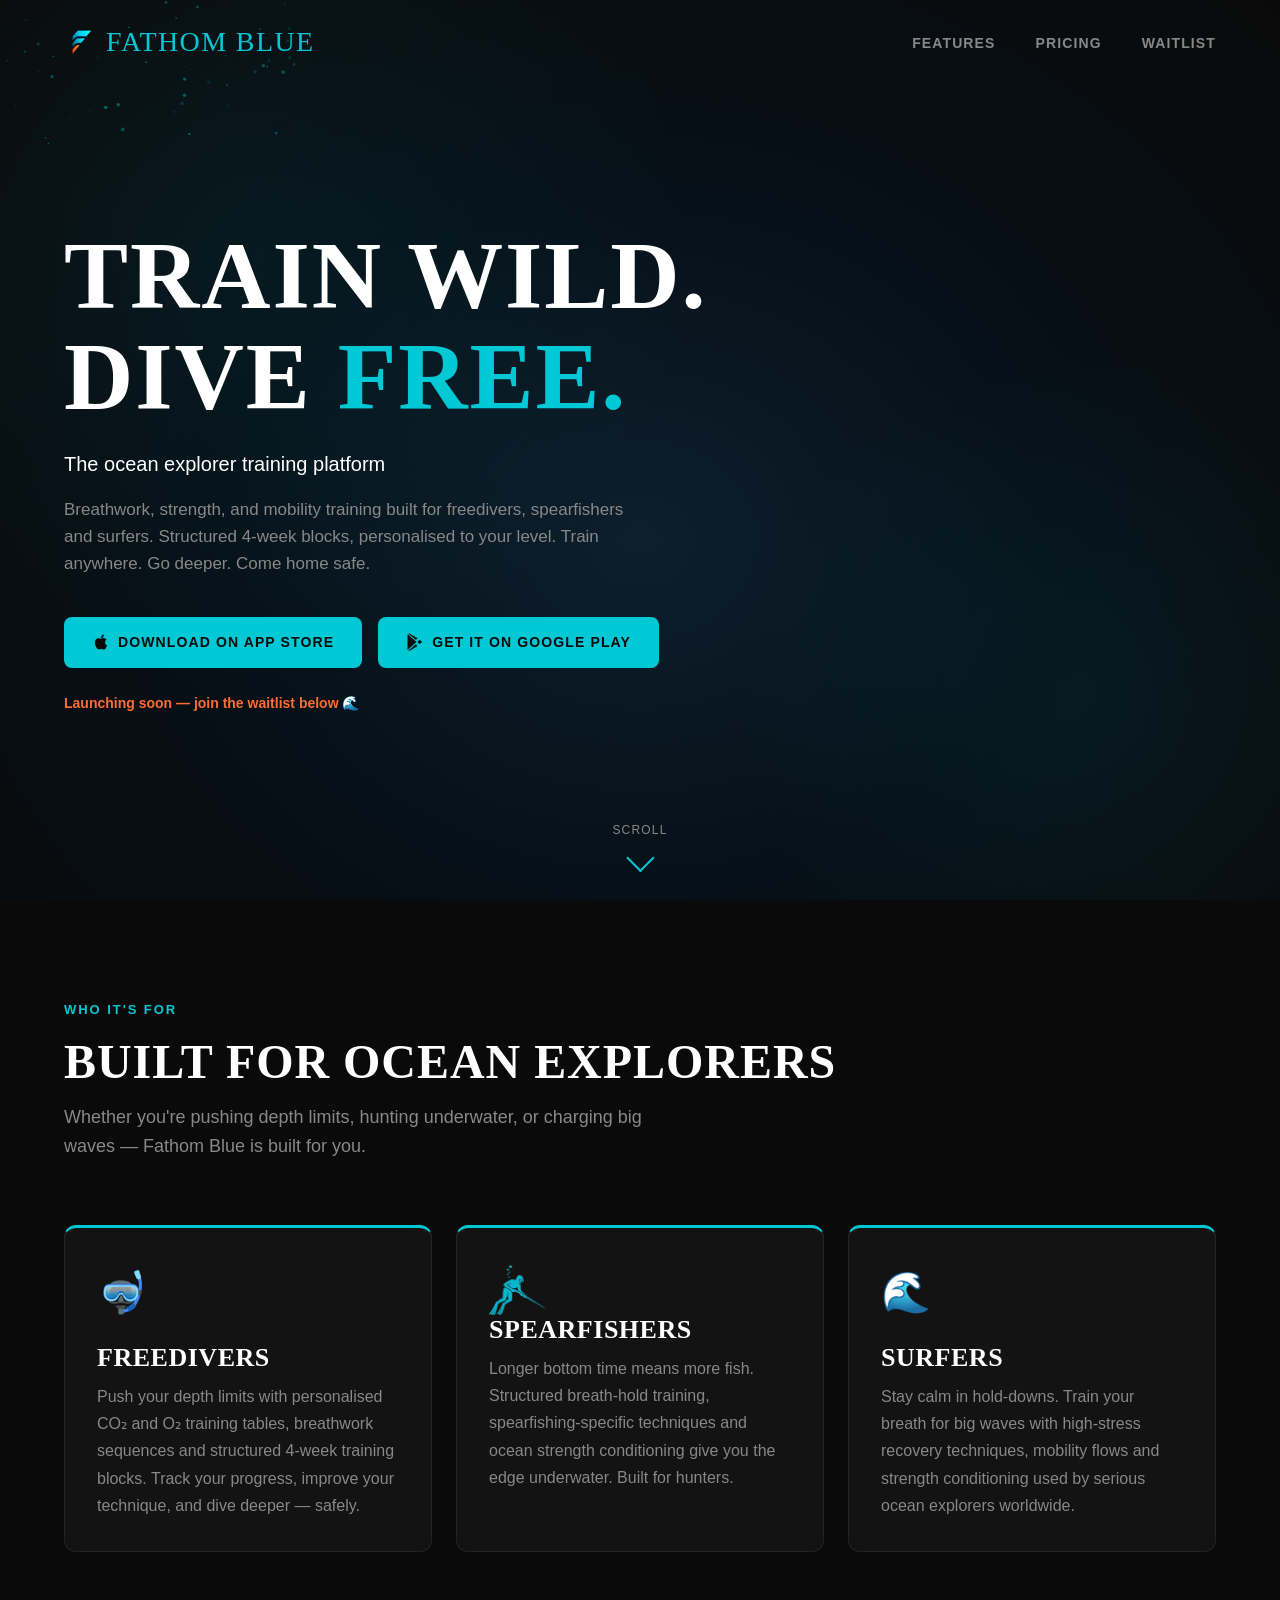
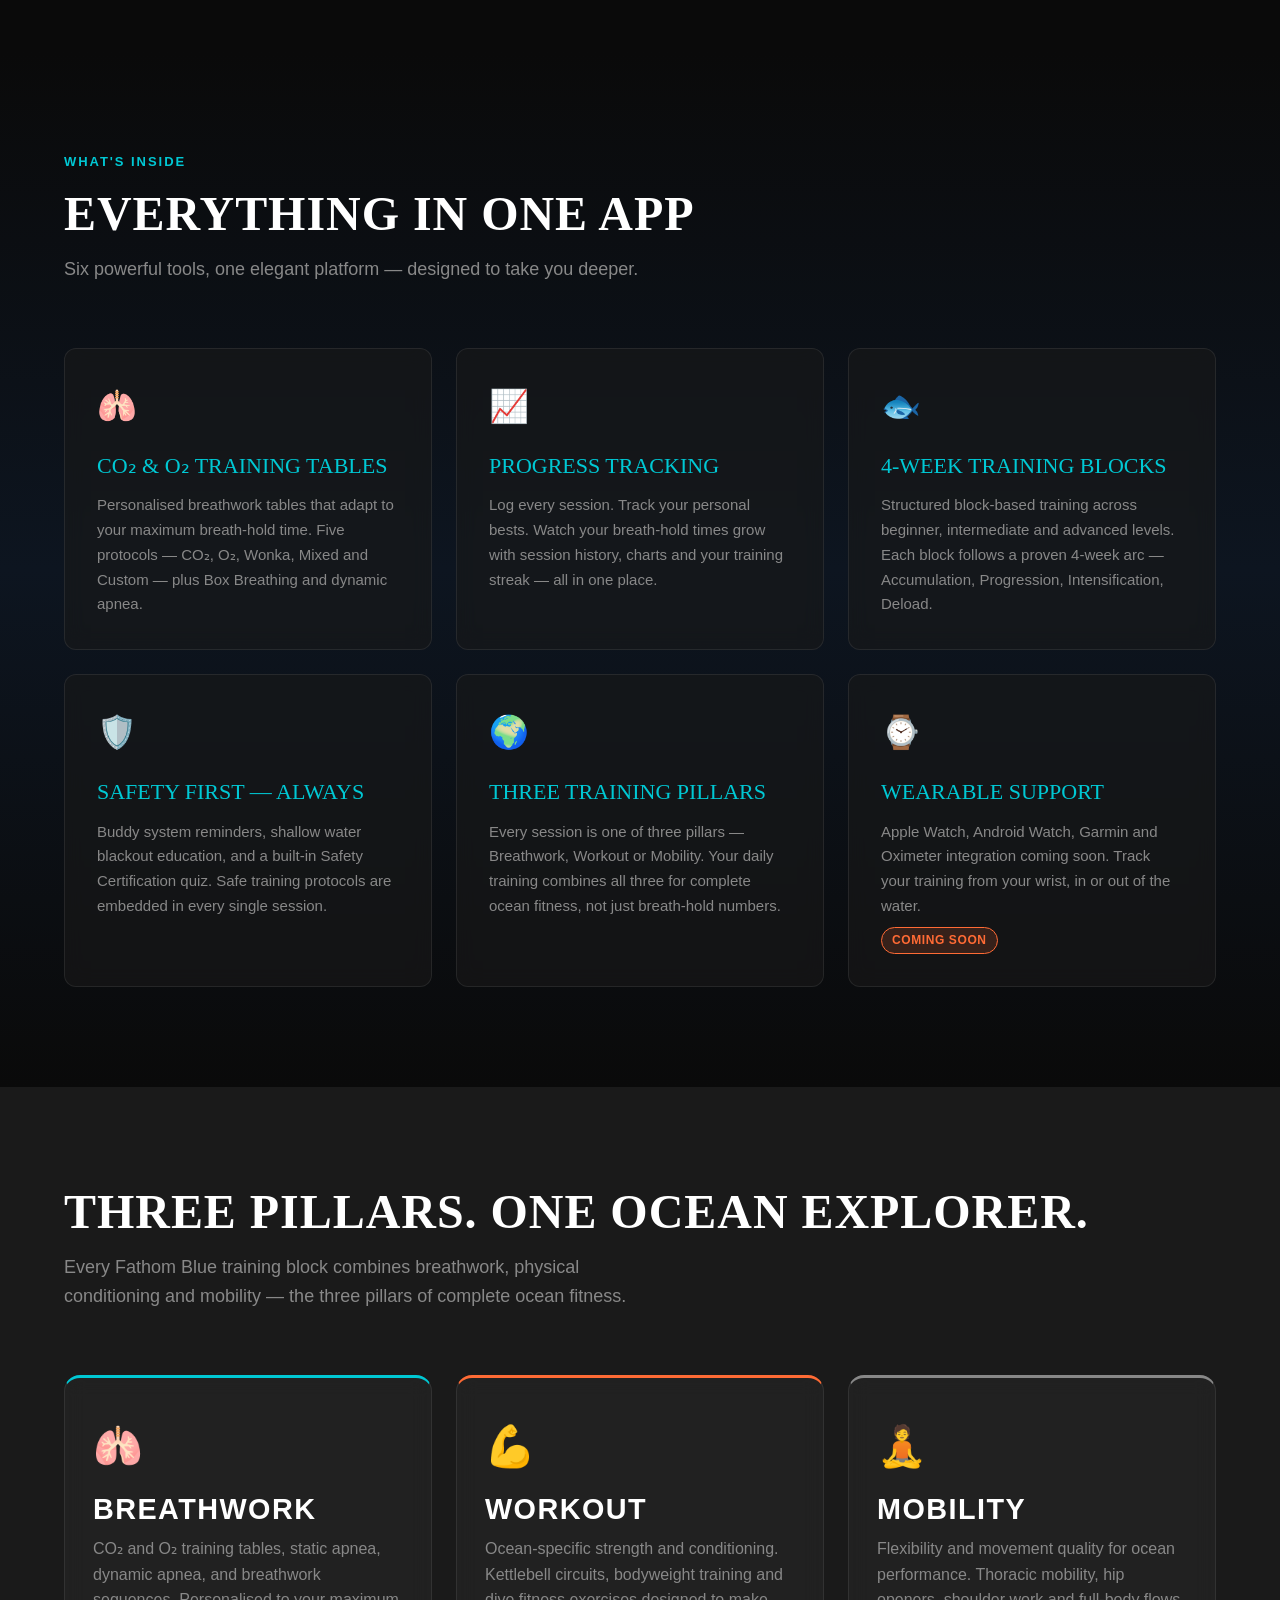
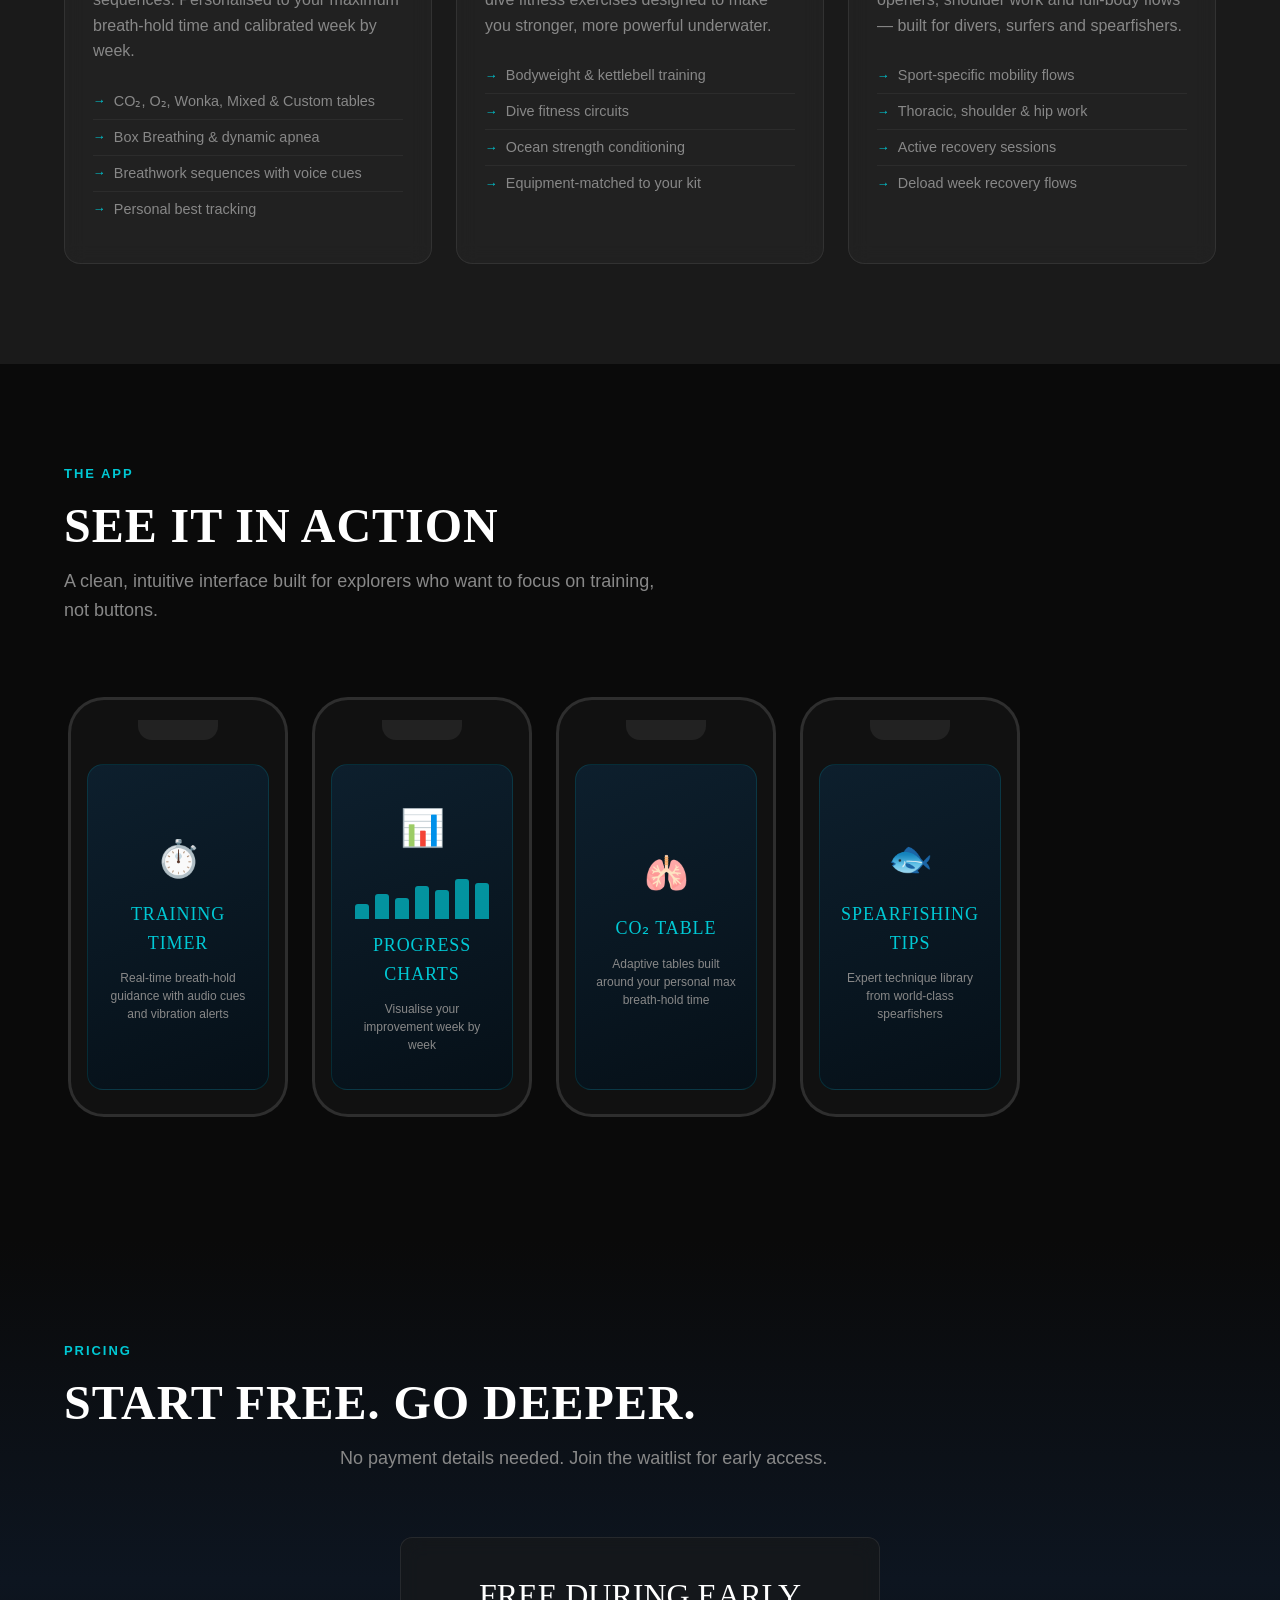
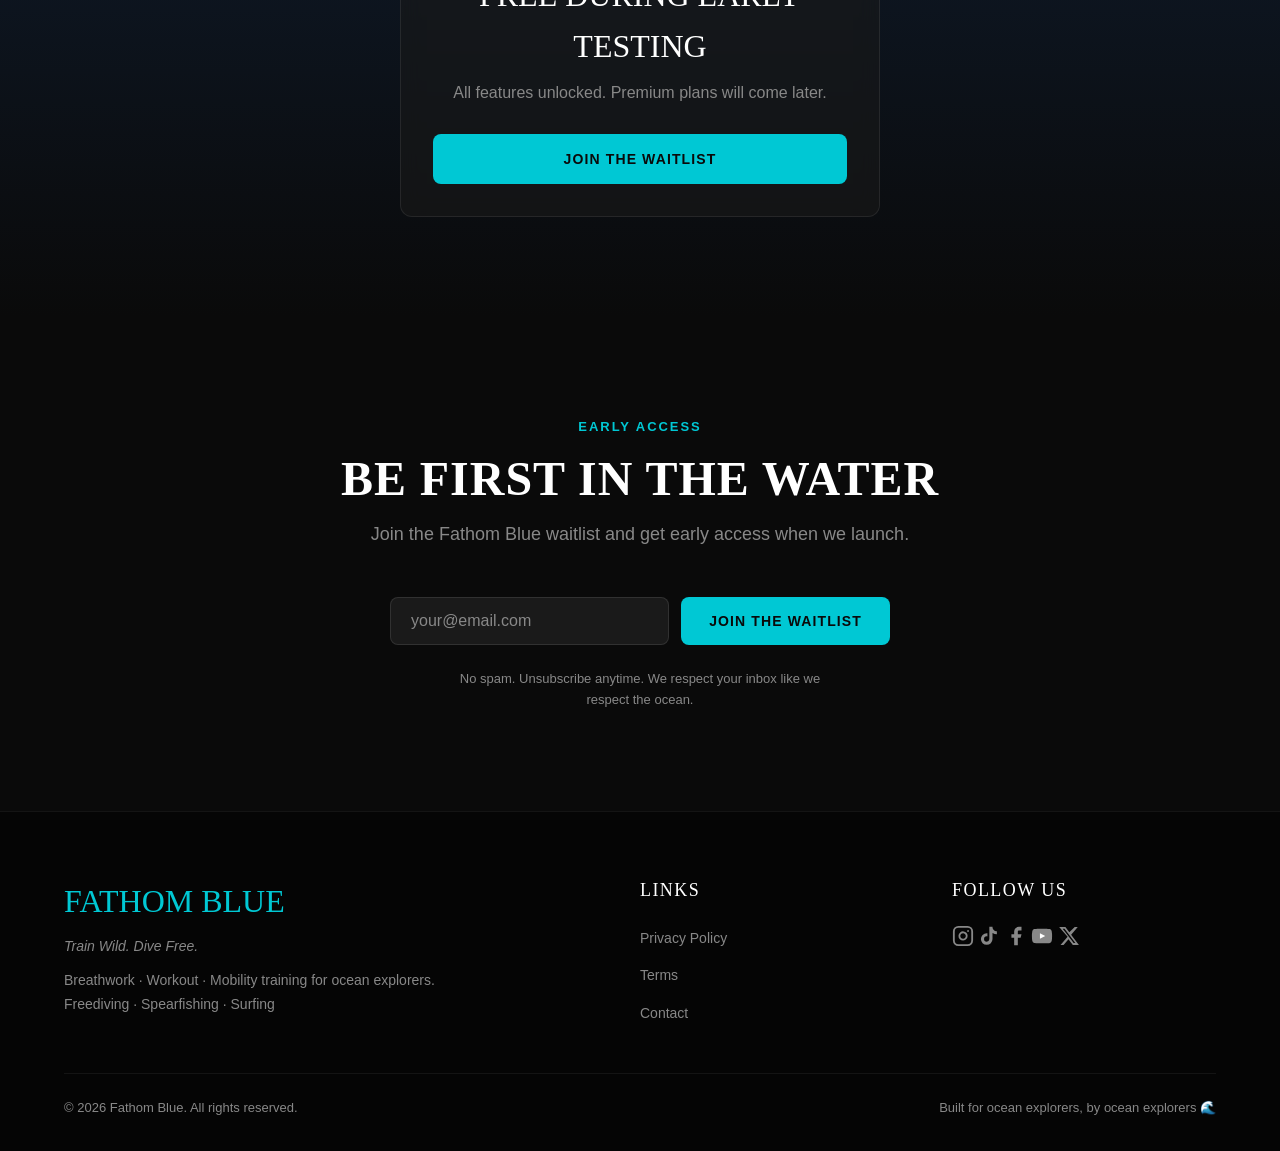
==== commit cad1df12: "fix(CCB-026): remove unconfirmed pricing and ads claims Co-Authored-By: Claude Opus 5.5 <noreply@ant" ====
--- a/index.html
+++ b/index.html
@@ -37,20 +37,11 @@
     "url": "https://www.fathomblueco.com",
     "applicationCategory": "HealthApplication",
     "operatingSystem": "iOS, Android",
-    "offers": [
-      {
-        "@type": "Offer",
-        "price": "0",
-        "priceCurrency": "USD",
-        "name": "Free Plan"
-      },
-      {
-        "@type": "Offer",
-        "price": "12.99",
-        "priceCurrency": "USD",
-        "name": "Premium Monthly"
-      }
-    ],
+    "offers": {
+      "@type": "Offer",
+      "price": "0",
+      "priceCurrency": "NZD"
+    },
     "author": {
       "@type": "Organization",
       "name": "Fathom Blue",
@@ -72,11 +63,6 @@
   <link rel="manifest" href="/site.webmanifest">
   <meta name="theme-color" content="#0A0A0A">
 
-  <!-- Google Fonts -->
-  <link rel="preconnect" href="https://fonts.googleapis.com" />
-  <link rel="preconnect" href="https://fonts.gstatic.com" crossorigin />
-  <link href="https://fonts.googleapis.com/css2?family=Bebas+Neue&family=DM+Sans:wght@400;500;600;700&display=swap" rel="stylesheet" />
-
   <link rel="stylesheet" href="css/styles.css" />
 </head>
 <body>
@@ -351,52 +337,17 @@
       <div class="container">
         <p class="section-label fade-in">Pricing</p>
         <h2 class="section-title fade-in">Start Free. Go Deeper.</h2>
-        <p class="section-subtitle fade-in" style="margin: 0 auto 64px;">No credit card required. Upgrade when you're ready to go all-in.</p>
-
-        <div class="pricing__grid">
-
-          <!-- Free -->
+        <p class="section-subtitle fade-in" style="margin: 0 auto 64px;">No payment details needed. Join the waitlist for early access.</p>
+
+        <div class="pricing__grid pricing__grid--single">
+
+          <!-- Early testing -->
           <div class="pricing-card glass-card fade-in" style="transition-delay: 0.1s">
             <div class="pricing-card__header">
-              <div class="pricing-card__title">Free</div>
-              <div class="pricing-card__price">
-                <strong>$0</strong>
-                <span class="period">/ forever</span>
-              </div>
+              <div class="pricing-card__title">Free during early testing</div>
+              <p>All features unlocked. Premium plans will come later.</p>
             </div>
-            <ul class="pricing-card__features" aria-label="Free plan features">
-              <li>3 training sessions per week</li>
-              <li>All three training pillars — Breathwork, Workout &amp; Mobility</li>
-              <li>Basic CO₂ and O₂ tables</li>
-              <li>Progress tracking &amp; personal bests</li>
-              <li>Safety Certification quiz</li>
-              <li>Ad-supported</li>
-            </ul>
-            <a href="#waitlist" class="btn btn-outline">Start Free Today</a>
-          </div>
-
-          <!-- Premium -->
-          <div class="pricing-card glass-card pricing-card--premium fade-in" style="transition-delay: 0.2s">
-            <div class="pricing-card__header">
-              <span class="pricing-card__badge">Most Popular</span>
-              <div class="pricing-card__title">Premium</div>
-              <div class="pricing-card__price">
-                <strong>$12.99</strong>
-                <span class="period">/ month</span>
-                <br>
-                <span style="font-size:13px; margin-top: 4px; display:inline-block;">or <strong style="font-family:'DM Sans',sans-serif; font-size:15px; color:var(--cyan);">$69.99 / year</strong> — save 55%</span>
-              </div>
-            </div>
-            <ul class="pricing-card__features" aria-label="Premium plan features">
-              <li>Unlimited training sessions</li>
-              <li>All three training pillars — Breathwork, Workout &amp; Mobility</li>
-              <li>All 5 breathwork protocols + advanced table types</li>
-              <li>Advanced training blocks (intermediate &amp; advanced)</li>
-              <li>Spearfishing technique library</li>
-              <li>Wearable integration (coming soon)</li>
-              <li>No ads</li>
-            </ul>
-            <a href="#waitlist" class="btn btn-primary">Start Free Today</a>
+            <a href="#waitlist" class="btn btn-primary">Join the Waitlist</a>
           </div>
 
         </div>
@@ -456,7 +407,7 @@
           <div class="footer__heading">Links</div>
           <ul class="footer__links" role="list">
             <li><a href="privacy.html">Privacy Policy</a></li>
-            <li><a href="terms.html">Terms of Service</a></li>
+            <li><a href="terms.html">Terms</a></li>
             <li><a href="mailto:hello@fathomblueco.com">Contact</a></li>
           </ul>
         </div>
--- a/css/styles.css
+++ b/css/styles.css
@@ -1,6 +1,44 @@
 /* ============================================================
    FATHOM BLUE — styles.css
    ============================================================ */
+
+/* ---------- Self-hosted fonts (SIL OFL 1.1 — licences in /fonts) ---------- */
+/* Same files and unicode ranges Google Fonts served; DM Sans is a variable font covering 400–700 */
+@font-face {
+  font-family: 'Bebas Neue';
+  font-style: normal;
+  font-weight: 400;
+  font-display: swap;
+  src: url('../fonts/bebas-neue-latin-ext.woff2') format('woff2');
+  unicode-range: U+0100-02BA, U+02BD-02C5, U+02C7-02CC, U+02CE-02D7, U+02DD-02FF, U+0304, U+0308, U+0329, U+1D00-1DBF, U+1E00-1E9F, U+1EF2-1EFF, U+2020, U+20A0-20AB, U+20AD-20C4, U+2113, U+2C60-2C7F, U+A720-A7FF;
+}
+
+@font-face {
+  font-family: 'Bebas Neue';
+  font-style: normal;
+  font-weight: 400;
+  font-display: swap;
+  src: url('../fonts/bebas-neue-latin.woff2') format('woff2');
+  unicode-range: U+0000-00FF, U+0131, U+0152-0153, U+02BB-02BC, U+02C6, U+02DA, U+02DC, U+0304, U+0308, U+0329, U+2000-206F, U+20AC, U+2122, U+2191, U+2193, U+2212, U+2215, U+FEFF, U+FFFD;
+}
+
+@font-face {
+  font-family: 'DM Sans';
+  font-style: normal;
+  font-weight: 400 700;
+  font-display: swap;
+  src: url('../fonts/dm-sans-latin-ext.woff2') format('woff2');
+  unicode-range: U+0100-02BA, U+02BD-02C5, U+02C7-02CC, U+02CE-02D7, U+02DD-02FF, U+0304, U+0308, U+0329, U+1D00-1DBF, U+1E00-1E9F, U+1EF2-1EFF, U+2020, U+20A0-20AB, U+20AD-20C4, U+2113, U+2C60-2C7F, U+A720-A7FF;
+}
+
+@font-face {
+  font-family: 'DM Sans';
+  font-style: normal;
+  font-weight: 400 700;
+  font-display: swap;
+  src: url('../fonts/dm-sans-latin.woff2') format('woff2');
+  unicode-range: U+0000-00FF, U+0131, U+0152-0153, U+02BB-02BC, U+02C6, U+02DA, U+02DC, U+0304, U+0308, U+0329, U+2000-206F, U+20AC, U+2122, U+2191, U+2193, U+2212, U+2215, U+FEFF, U+FFFD;
+}
 
 /* ---------- CSS Variables ---------- */
 :root {
@@ -608,6 +646,12 @@
   margin: 0 auto;
 }
 
+.pricing__grid--single {
+  grid-template-columns: 1fr;
+  max-width: 480px;
+  text-align: center;
+}
+
 .pricing-card {
   display: flex;
   flex-direction: column;
@@ -1117,3 +1161,113 @@
     grid-template-columns: 1fr;
   }
 }
+
+/* ============================================================
+   UNSUBSCRIBE PAGE
+   ============================================================ */
+.unsubscribe {
+  min-height: 100vh;
+  display: flex;
+  align-items: center;
+  padding: 140px 0 80px;
+  background: radial-gradient(ellipse at 50% 0%, #0D1F2D 0%, var(--bg) 70%);
+}
+
+.unsubscribe__card {
+  max-width: 520px;
+  margin: 0 auto;
+  text-align: center;
+  border-top: 3px solid var(--cyan);
+}
+
+.unsubscribe__title {
+  font-size: 48px;
+  color: var(--white);
+  margin-bottom: 16px;
+}
+
+.unsubscribe__body {
+  line-height: 1.7;
+  margin-bottom: 28px;
+}
+
+.unsubscribe__message {
+  margin-top: 20px;
+  font-size: 15px;
+  font-weight: 500;
+  line-height: 1.6;
+}
+
+.unsubscribe__message:empty {
+  display: none;
+}
+
+.unsubscribe__help {
+  margin-top: 28px;
+  font-size: 14px;
+}
+
+.unsubscribe__help a {
+  color: var(--cyan);
+}
+
+@media (max-width: 480px) {
+  .unsubscribe__card {
+    padding: 28px 20px;
+  }
+
+  .unsubscribe__title {
+    font-size: 40px;
+  }
+}
+
+/* ============================================================
+   POLICY TABLE (privacy.html — service providers)
+   ============================================================ */
+.policy-table {
+  width: 100%;
+  border-collapse: collapse;
+  table-layout: fixed;
+  margin-bottom: 24px;
+  font-size: 15px;
+  line-height: 1.5;
+}
+
+.policy-table th,
+.policy-table td {
+  padding: 12px 10px;
+  text-align: left;
+  vertical-align: top;
+  border-bottom: 1px solid rgba(255, 255, 255, 0.08);
+  overflow-wrap: anywhere;
+}
+
+.policy-table th {
+  color: var(--white);
+  font-weight: 700;
+  border-bottom-color: rgba(0, 200, 212, 0.4);
+}
+
+.policy-table td {
+  color: var(--grey);
+}
+
+.policy-table th:nth-child(1) { width: 24%; }
+.policy-table th:nth-child(2) { width: 44%; }
+.policy-table th:nth-child(3) { width: 32%; }
+
+.policy-table td:first-child {
+  color: var(--white);
+  font-weight: 500;
+}
+
+@media (max-width: 480px) {
+  .policy-table {
+    font-size: 13px;
+  }
+
+  .policy-table th,
+  .policy-table td {
+    padding: 10px 6px;
+  }
+}
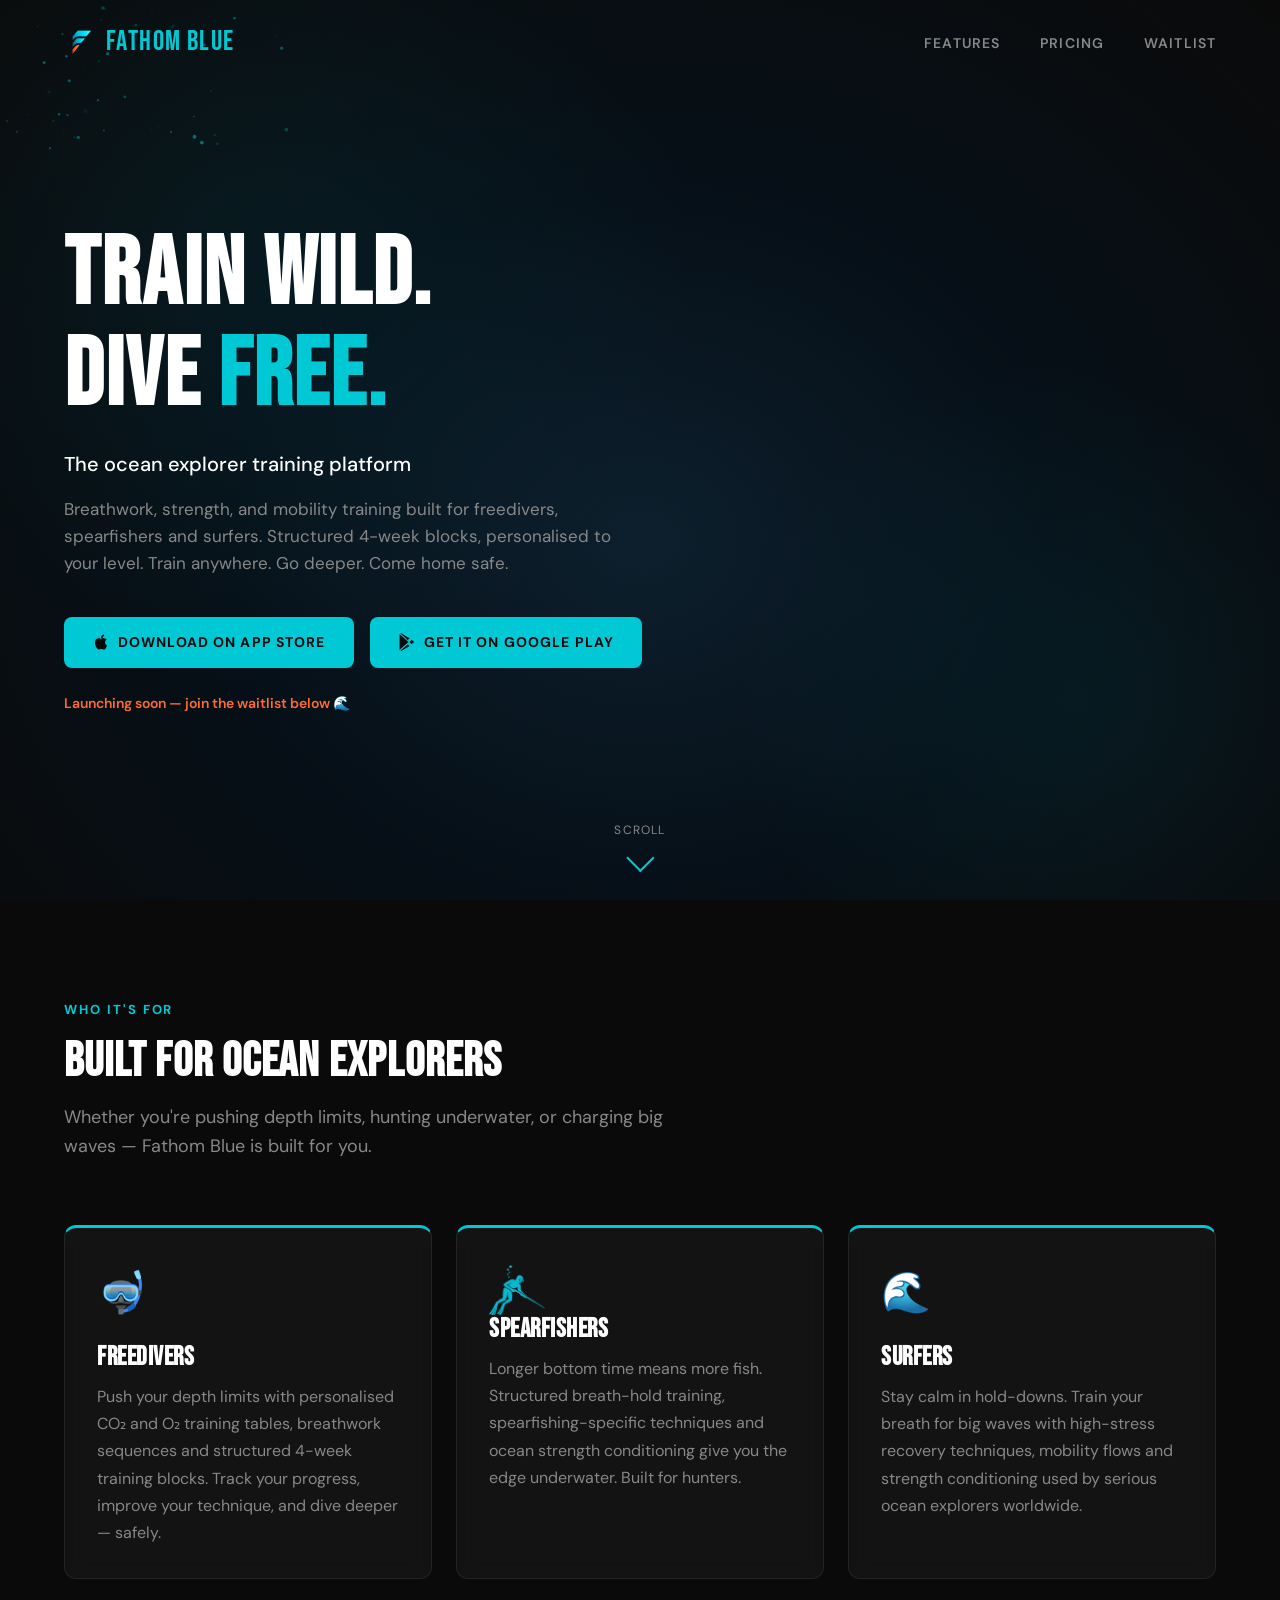
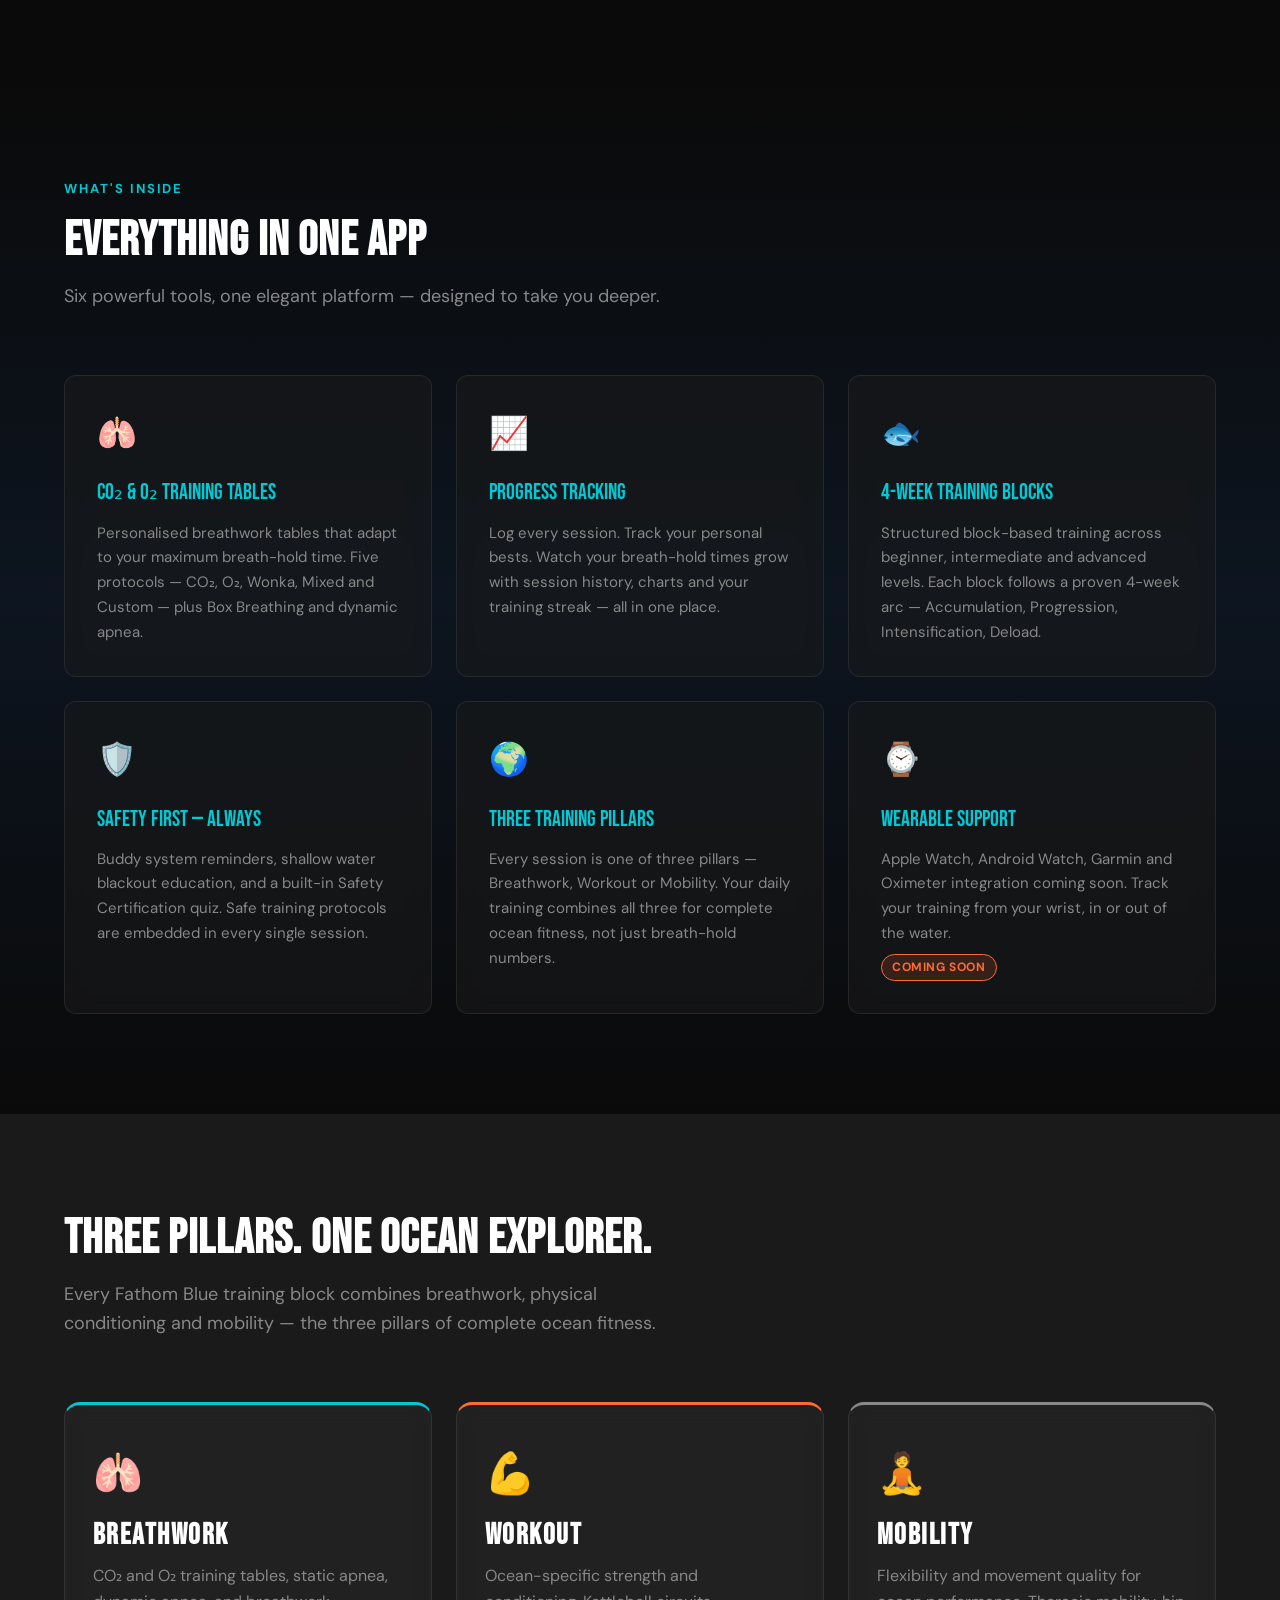
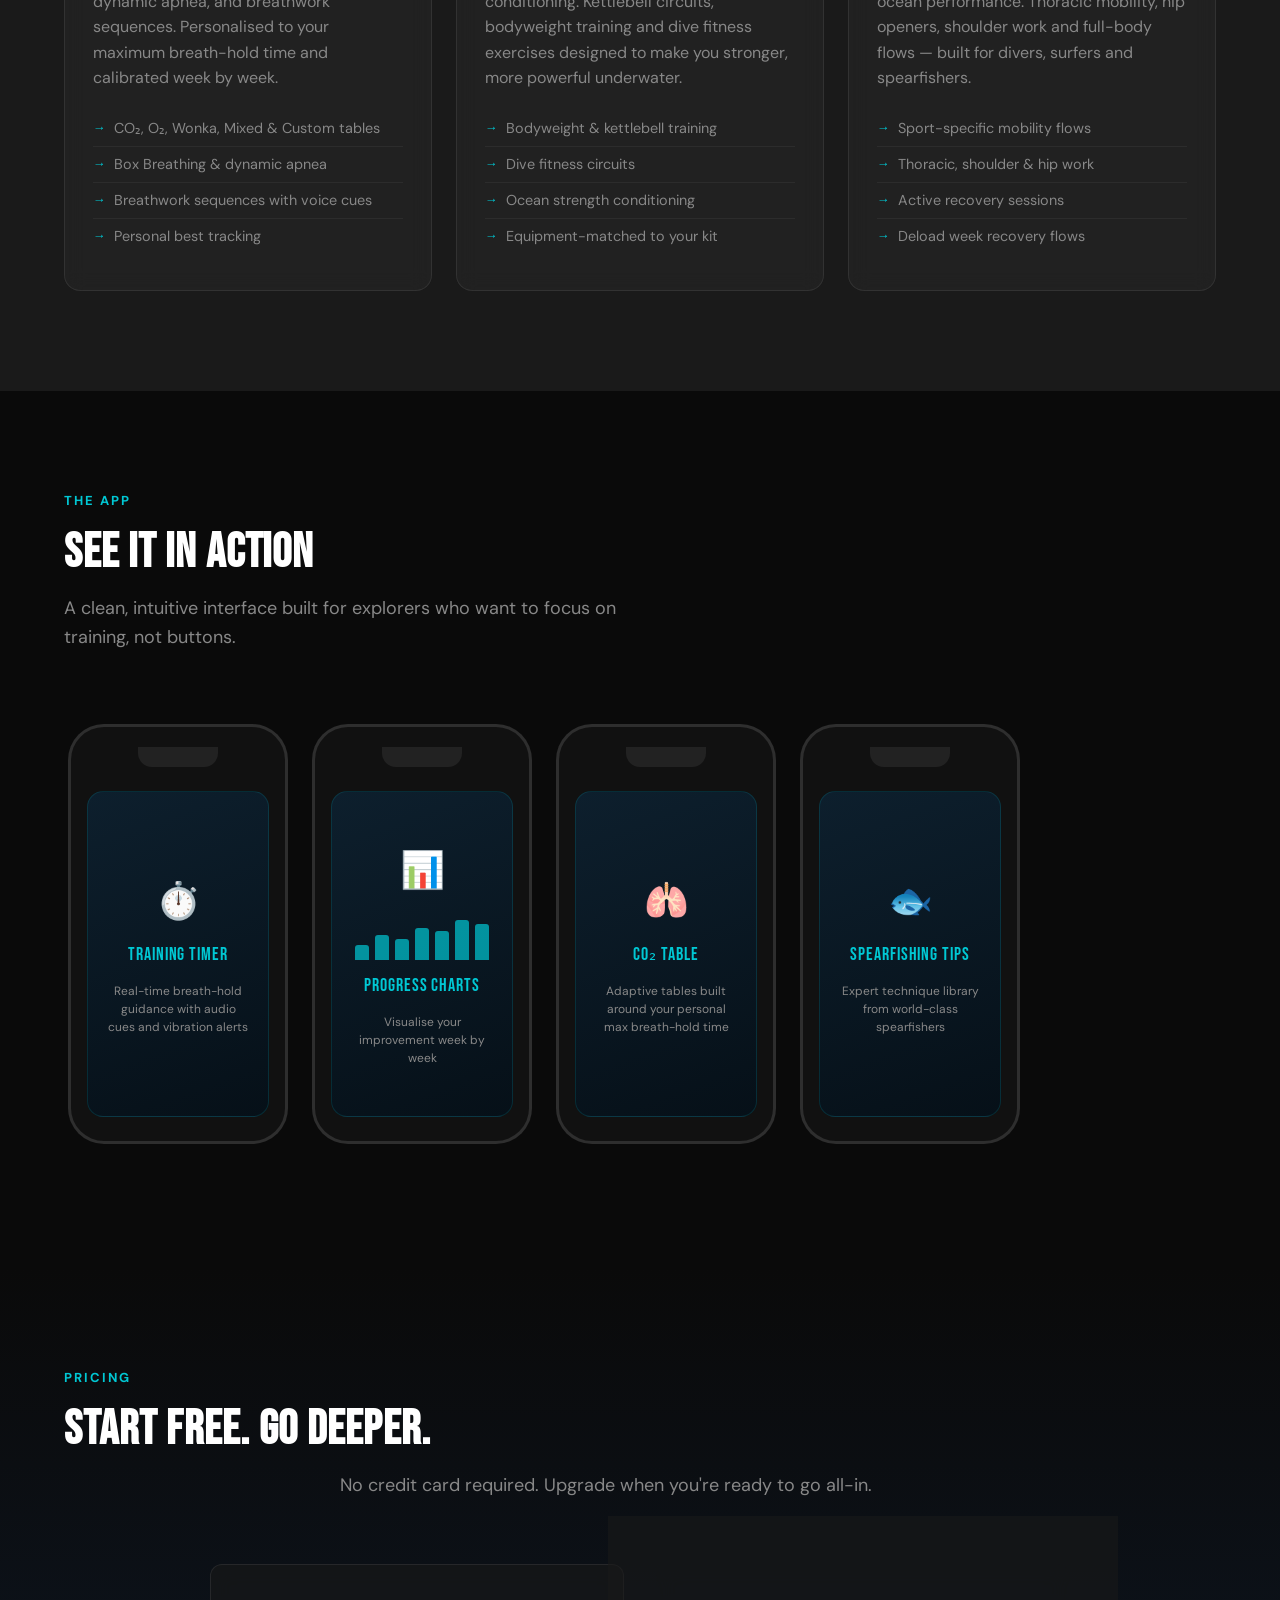
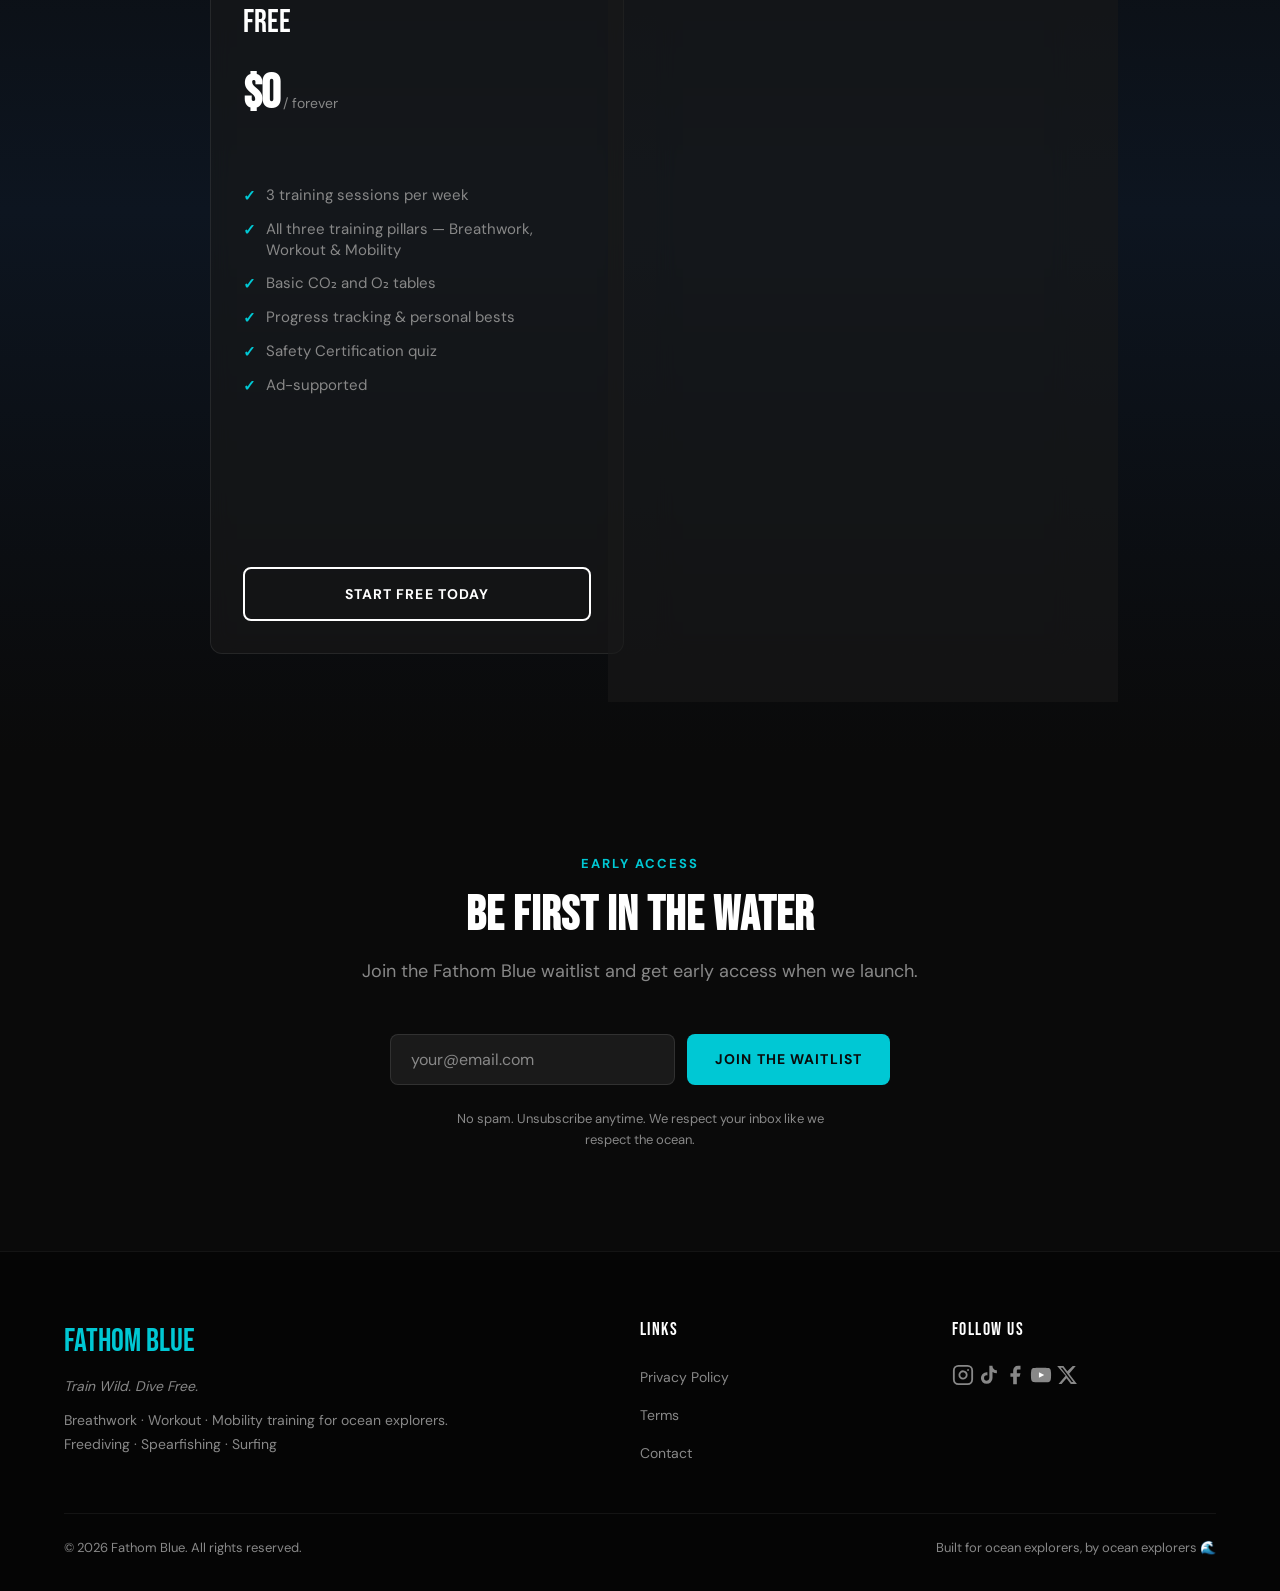
==== commit 0e449a54: "chore(CCB-026): self-host fonts, drop Google Fonts Co-Authored-By: Claude Opus 5.5 <noreply@anthropi" ====
--- a/index.html
+++ b/index.html
@@ -37,11 +37,20 @@
     "url": "https://www.fathomblueco.com",
     "applicationCategory": "HealthApplication",
     "operatingSystem": "iOS, Android",
-    "offers": {
-      "@type": "Offer",
-      "price": "0",
-      "priceCurrency": "NZD"
-    },
+    "offers": [
+      {
+        "@type": "Offer",
+        "price": "0",
+        "priceCurrency": "USD",
+        "name": "Free Plan"
+      },
+      {
+        "@type": "Offer",
+        "price": "12.99",
+        "priceCurrency": "USD",
+        "name": "Premium Monthly"
+      }
+    ],
     "author": {
       "@type": "Organization",
       "name": "Fathom Blue",
@@ -337,17 +346,52 @@
       <div class="container">
         <p class="section-label fade-in">Pricing</p>
         <h2 class="section-title fade-in">Start Free. Go Deeper.</h2>
-        <p class="section-subtitle fade-in" style="margin: 0 auto 64px;">No payment details needed. Join the waitlist for early access.</p>
-
-        <div class="pricing__grid pricing__grid--single">
-
-          <!-- Early testing -->
+        <p class="section-subtitle fade-in" style="margin: 0 auto 64px;">No credit card required. Upgrade when you're ready to go all-in.</p>
+
+        <div class="pricing__grid">
+
+          <!-- Free -->
           <div class="pricing-card glass-card fade-in" style="transition-delay: 0.1s">
             <div class="pricing-card__header">
-              <div class="pricing-card__title">Free during early testing</div>
-              <p>All features unlocked. Premium plans will come later.</p>
+              <div class="pricing-card__title">Free</div>
+              <div class="pricing-card__price">
+                <strong>$0</strong>
+                <span class="period">/ forever</span>
+              </div>
             </div>
-            <a href="#waitlist" class="btn btn-primary">Join the Waitlist</a>
+            <ul class="pricing-card__features" aria-label="Free plan features">
+              <li>3 training sessions per week</li>
+              <li>All three training pillars — Breathwork, Workout &amp; Mobility</li>
+              <li>Basic CO₂ and O₂ tables</li>
+              <li>Progress tracking &amp; personal bests</li>
+              <li>Safety Certification quiz</li>
+              <li>Ad-supported</li>
+            </ul>
+            <a href="#waitlist" class="btn btn-outline">Start Free Today</a>
+          </div>
+
+          <!-- Premium -->
+          <div class="pricing-card glass-card pricing-card--premium fade-in" style="transition-delay: 0.2s">
+            <div class="pricing-card__header">
+              <span class="pricing-card__badge">Most Popular</span>
+              <div class="pricing-card__title">Premium</div>
+              <div class="pricing-card__price">
+                <strong>$12.99</strong>
+                <span class="period">/ month</span>
+                <br>
+                <span style="font-size:13px; margin-top: 4px; display:inline-block;">or <strong style="font-family:'DM Sans',sans-serif; font-size:15px; color:var(--cyan);">$69.99 / year</strong> — save 55%</span>
+              </div>
+            </div>
+            <ul class="pricing-card__features" aria-label="Premium plan features">
+              <li>Unlimited training sessions</li>
+              <li>All three training pillars — Breathwork, Workout &amp; Mobility</li>
+              <li>All 5 breathwork protocols + advanced table types</li>
+              <li>Advanced training blocks (intermediate &amp; advanced)</li>
+              <li>Spearfishing technique library</li>
+              <li>Wearable integration (coming soon)</li>
+              <li>No ads</li>
+            </ul>
+            <a href="#waitlist" class="btn btn-primary">Start Free Today</a>
           </div>
 
         </div>
--- a/css/styles.css
+++ b/css/styles.css
@@ -646,12 +646,6 @@
   margin: 0 auto;
 }
 
-.pricing__grid--single {
-  grid-template-columns: 1fr;
-  max-width: 480px;
-  text-align: center;
-}
-
 .pricing-card {
   display: flex;
   flex-direction: column;
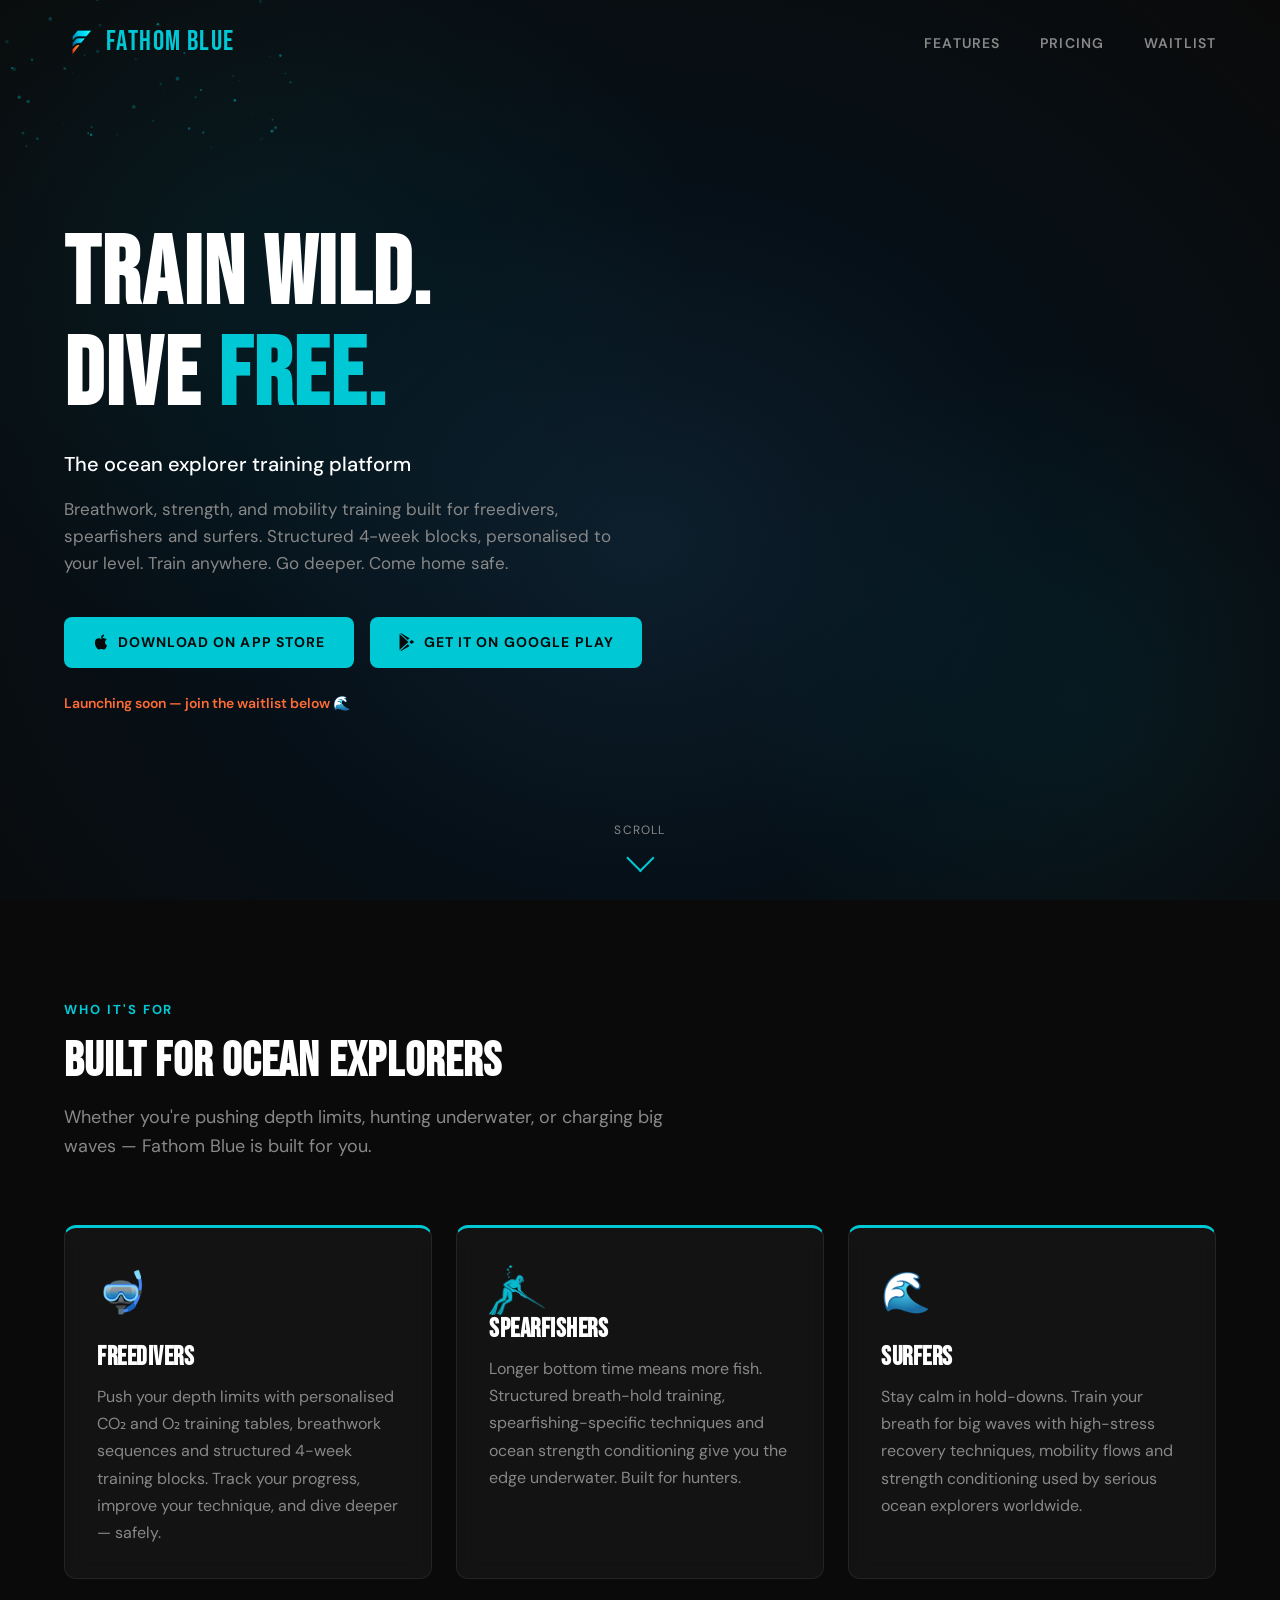
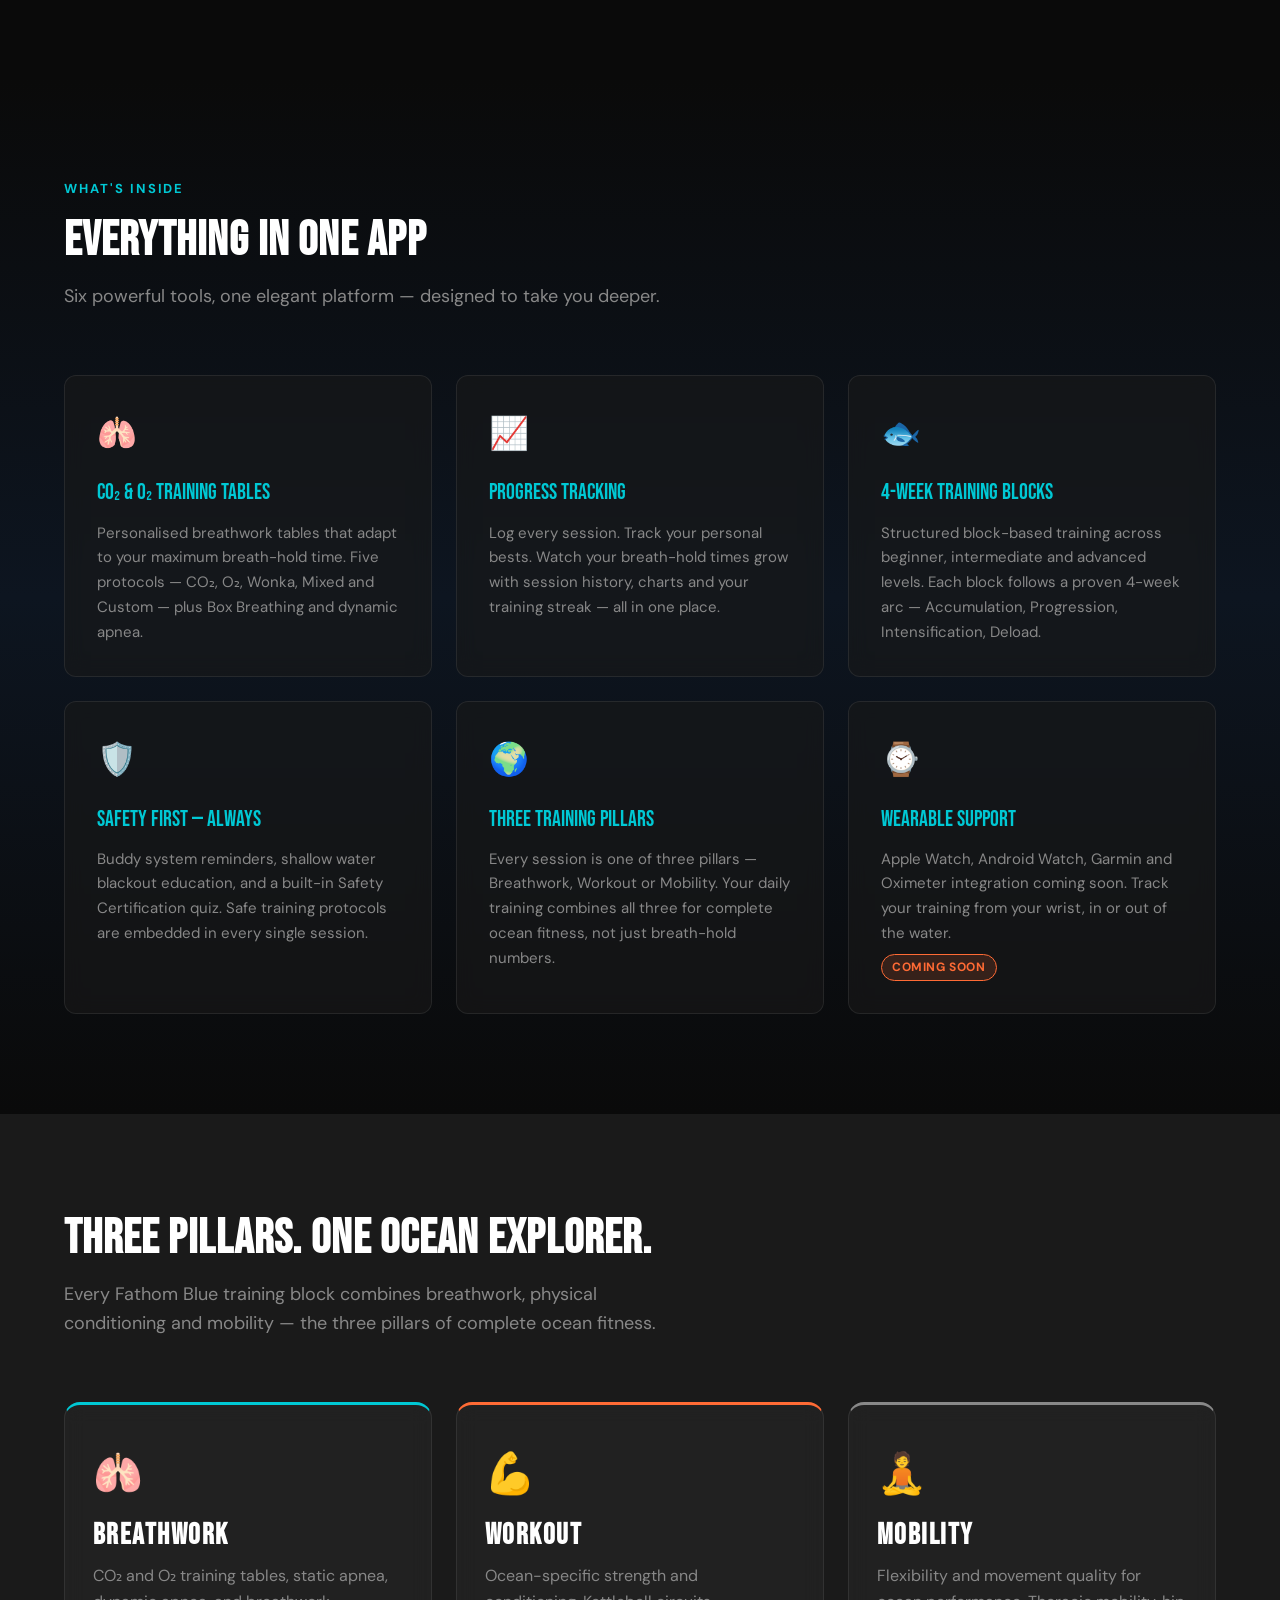
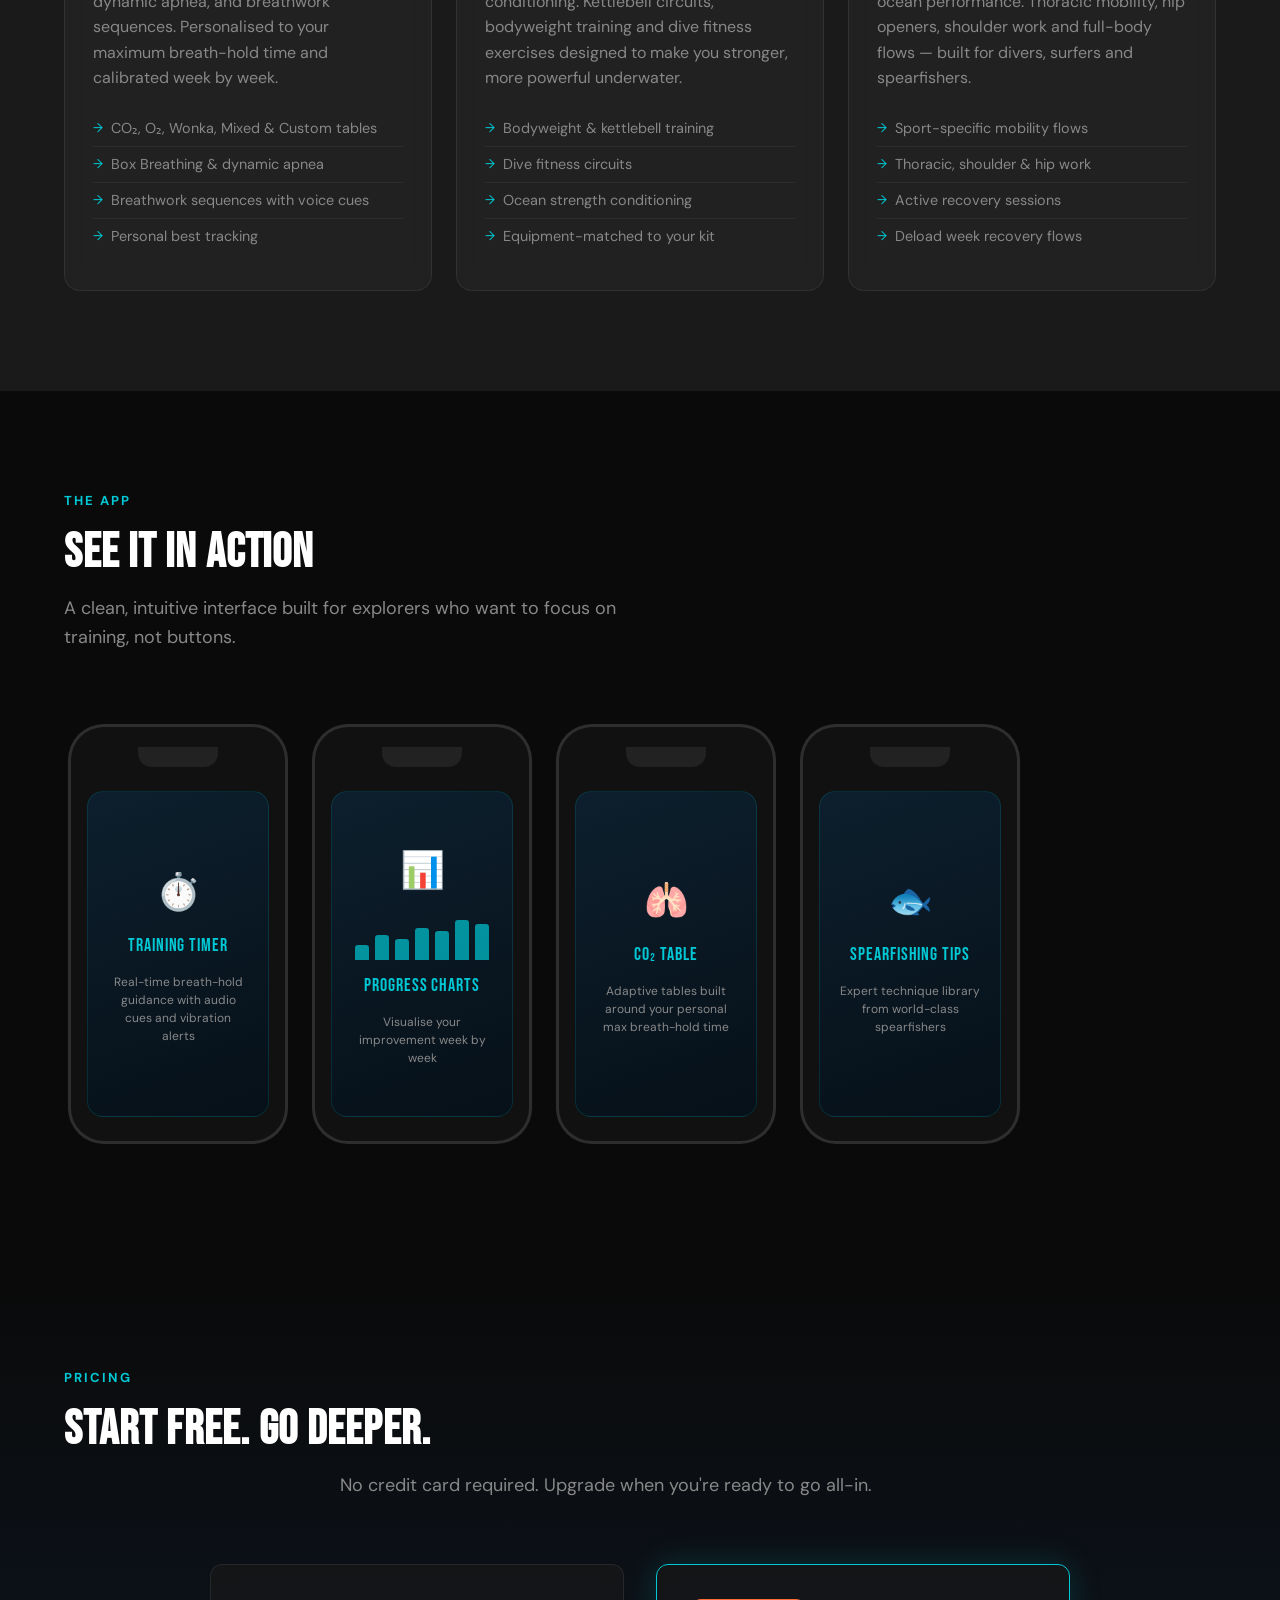
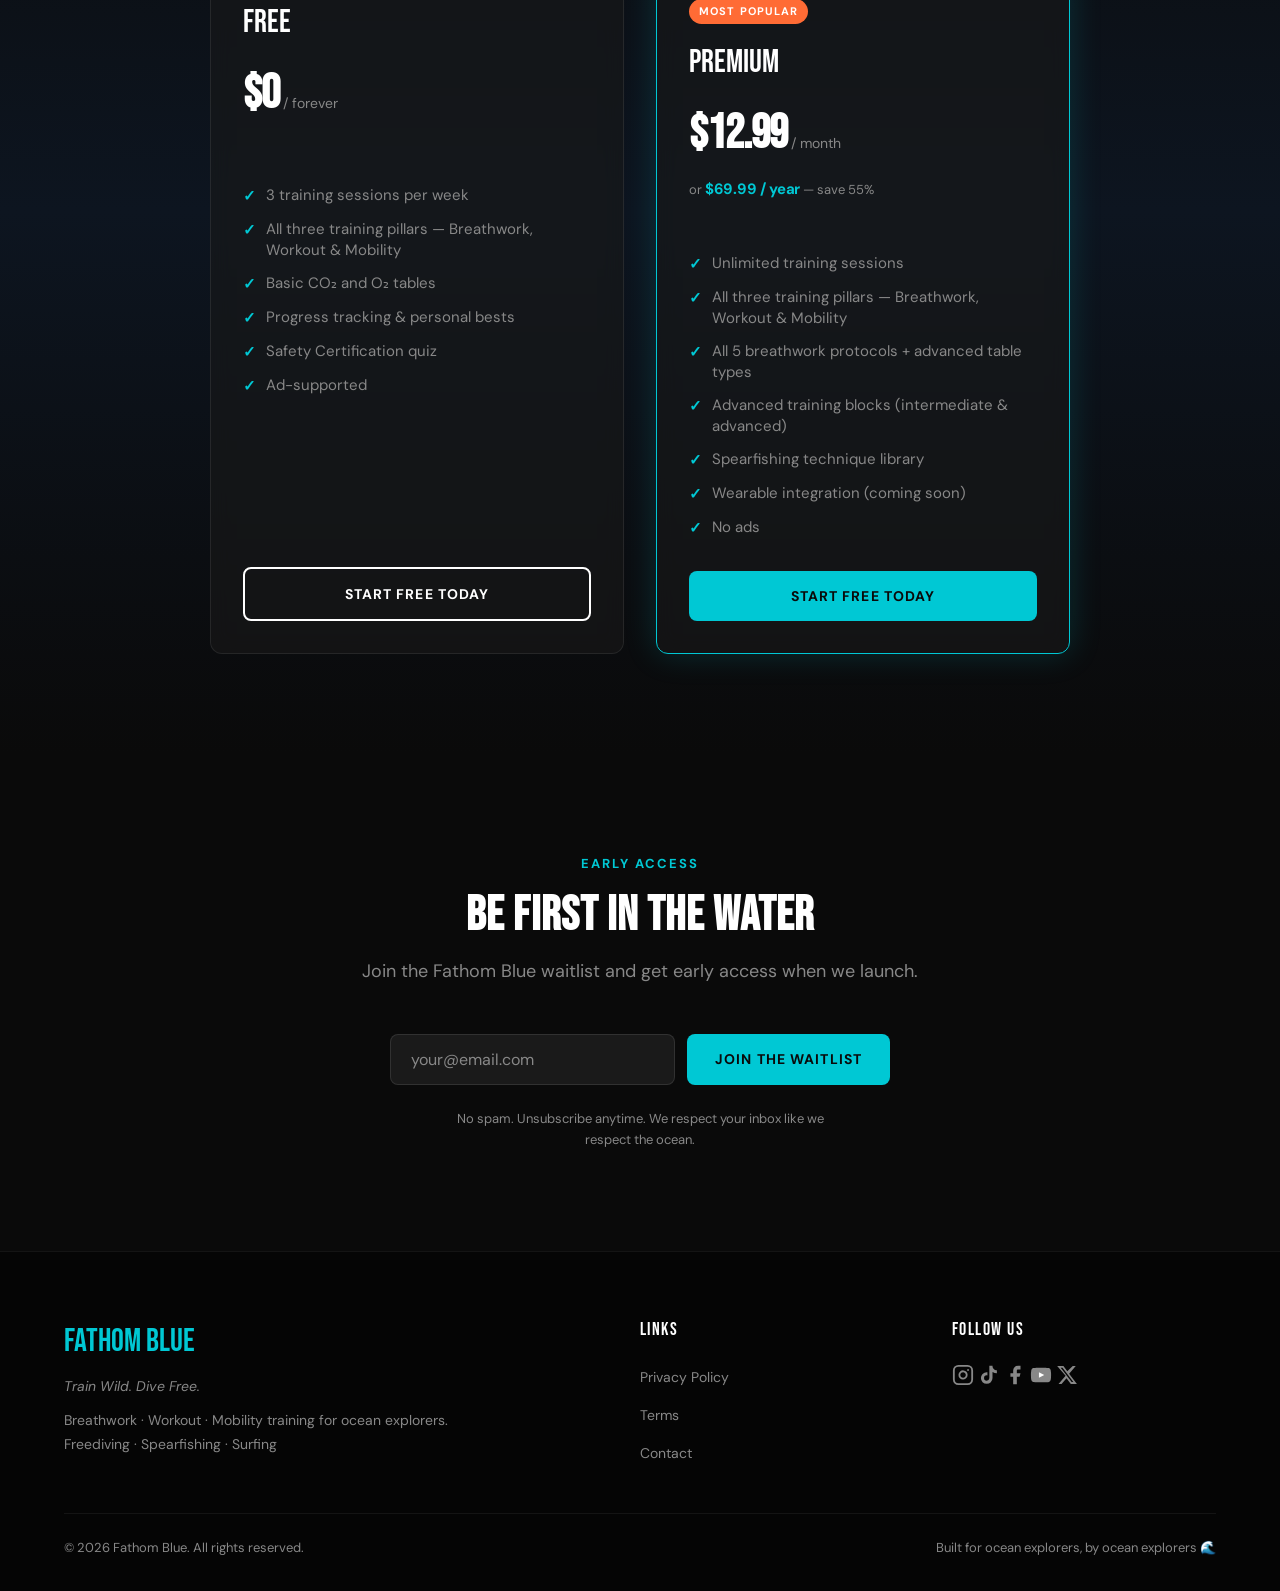
==== commit 70ab9e25: "feat(CCB-026): replace privacy and terms pages Privacy Policy MVP-1 and MVP End User Agreement MVP-0" ====
--- a/index.html
+++ b/index.html
@@ -72,6 +72,11 @@
   <link rel="manifest" href="/site.webmanifest">
   <meta name="theme-color" content="#0A0A0A">
 
+  <!-- Google Fonts -->
+  <link rel="preconnect" href="https://fonts.googleapis.com" />
+  <link rel="preconnect" href="https://fonts.gstatic.com" crossorigin />
+  <link href="https://fonts.googleapis.com/css2?family=Bebas+Neue&family=DM+Sans:wght@400;500;600;700&display=swap" rel="stylesheet" />
+
   <link rel="stylesheet" href="css/styles.css" />
 </head>
 <body>
--- a/css/styles.css
+++ b/css/styles.css
@@ -1,44 +1,6 @@
 /* ============================================================
    FATHOM BLUE — styles.css
    ============================================================ */
-
-/* ---------- Self-hosted fonts (SIL OFL 1.1 — licences in /fonts) ---------- */
-/* Same files and unicode ranges Google Fonts served; DM Sans is a variable font covering 400–700 */
-@font-face {
-  font-family: 'Bebas Neue';
-  font-style: normal;
-  font-weight: 400;
-  font-display: swap;
-  src: url('../fonts/bebas-neue-latin-ext.woff2') format('woff2');
-  unicode-range: U+0100-02BA, U+02BD-02C5, U+02C7-02CC, U+02CE-02D7, U+02DD-02FF, U+0304, U+0308, U+0329, U+1D00-1DBF, U+1E00-1E9F, U+1EF2-1EFF, U+2020, U+20A0-20AB, U+20AD-20C4, U+2113, U+2C60-2C7F, U+A720-A7FF;
-}
-
-@font-face {
-  font-family: 'Bebas Neue';
-  font-style: normal;
-  font-weight: 400;
-  font-display: swap;
-  src: url('../fonts/bebas-neue-latin.woff2') format('woff2');
-  unicode-range: U+0000-00FF, U+0131, U+0152-0153, U+02BB-02BC, U+02C6, U+02DA, U+02DC, U+0304, U+0308, U+0329, U+2000-206F, U+20AC, U+2122, U+2191, U+2193, U+2212, U+2215, U+FEFF, U+FFFD;
-}
-
-@font-face {
-  font-family: 'DM Sans';
-  font-style: normal;
-  font-weight: 400 700;
-  font-display: swap;
-  src: url('../fonts/dm-sans-latin-ext.woff2') format('woff2');
-  unicode-range: U+0100-02BA, U+02BD-02C5, U+02C7-02CC, U+02CE-02D7, U+02DD-02FF, U+0304, U+0308, U+0329, U+1D00-1DBF, U+1E00-1E9F, U+1EF2-1EFF, U+2020, U+20A0-20AB, U+20AD-20C4, U+2113, U+2C60-2C7F, U+A720-A7FF;
-}
-
-@font-face {
-  font-family: 'DM Sans';
-  font-style: normal;
-  font-weight: 400 700;
-  font-display: swap;
-  src: url('../fonts/dm-sans-latin.woff2') format('woff2');
-  unicode-range: U+0000-00FF, U+0131, U+0152-0153, U+02BB-02BC, U+02C6, U+02DA, U+02DC, U+0304, U+0308, U+0329, U+2000-206F, U+20AC, U+2122, U+2191, U+2193, U+2212, U+2215, U+FEFF, U+FFFD;
-}
 
 /* ---------- CSS Variables ---------- */
 :root {
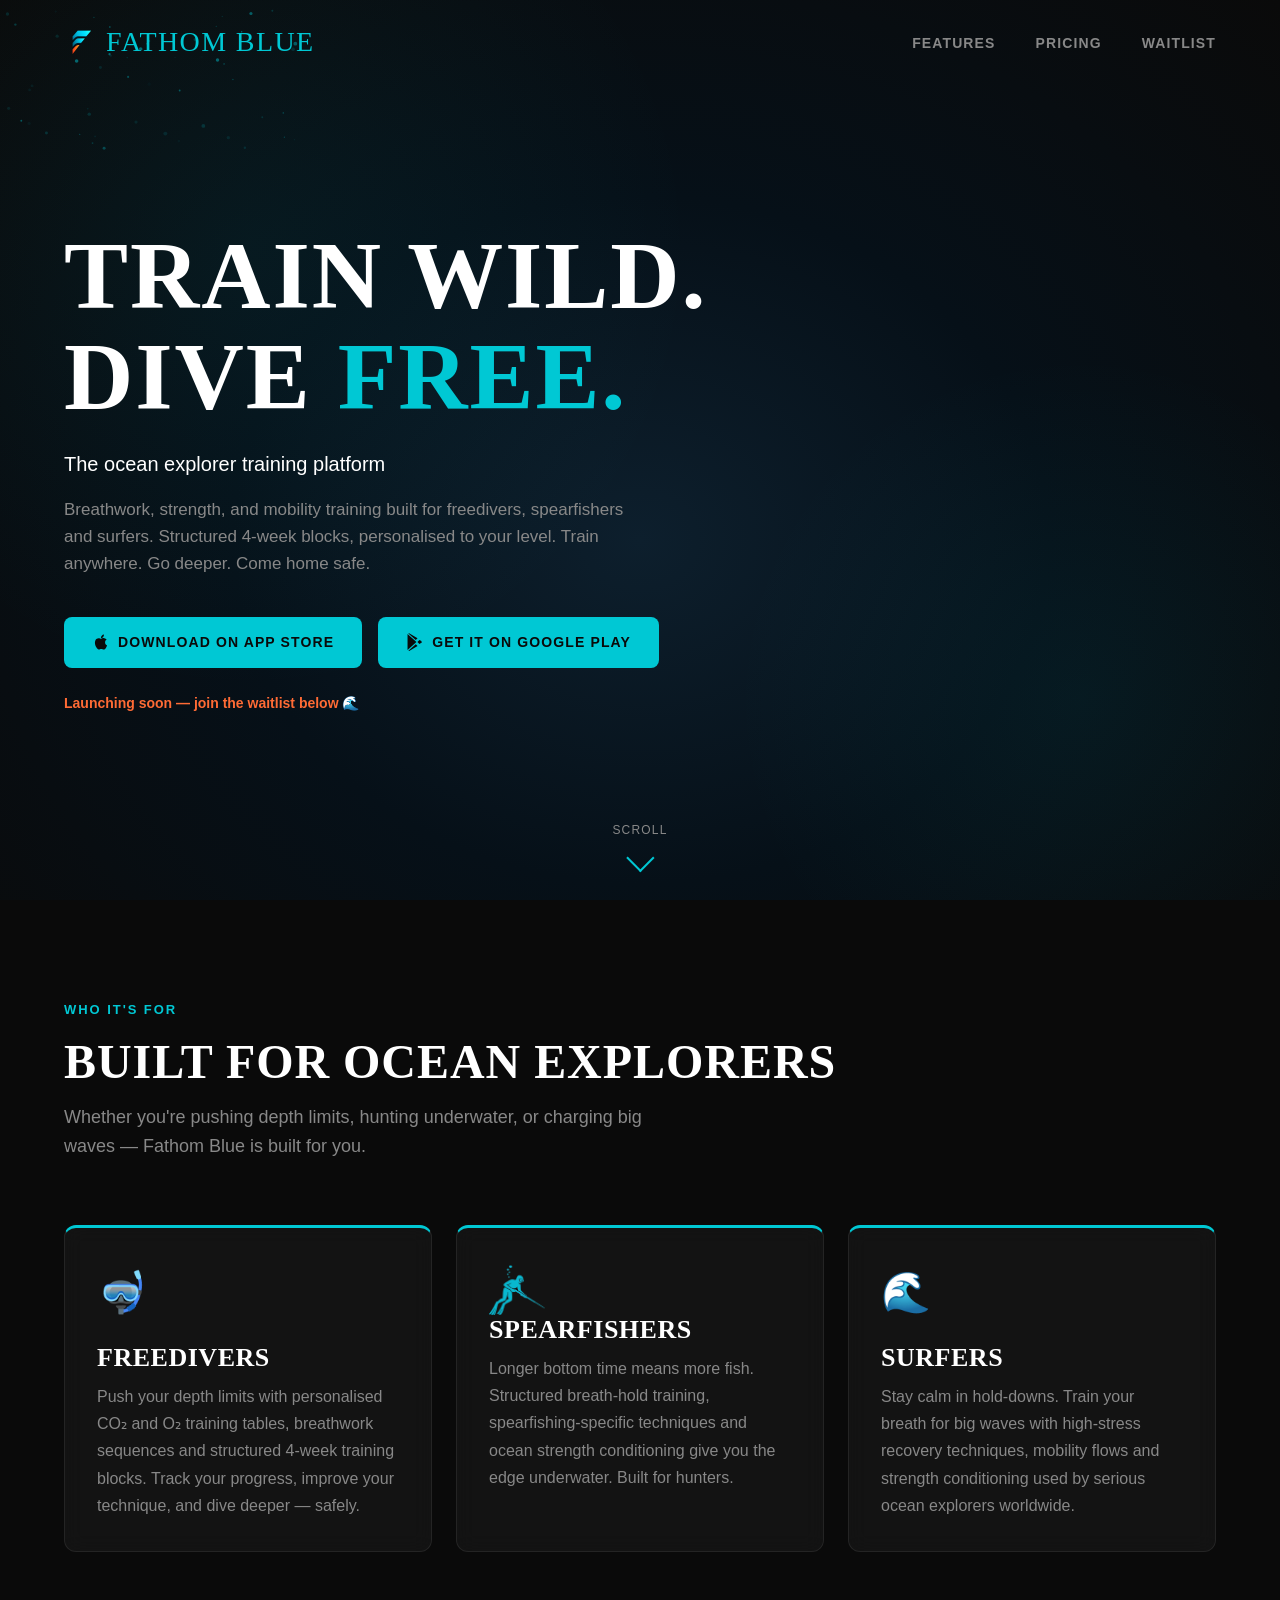
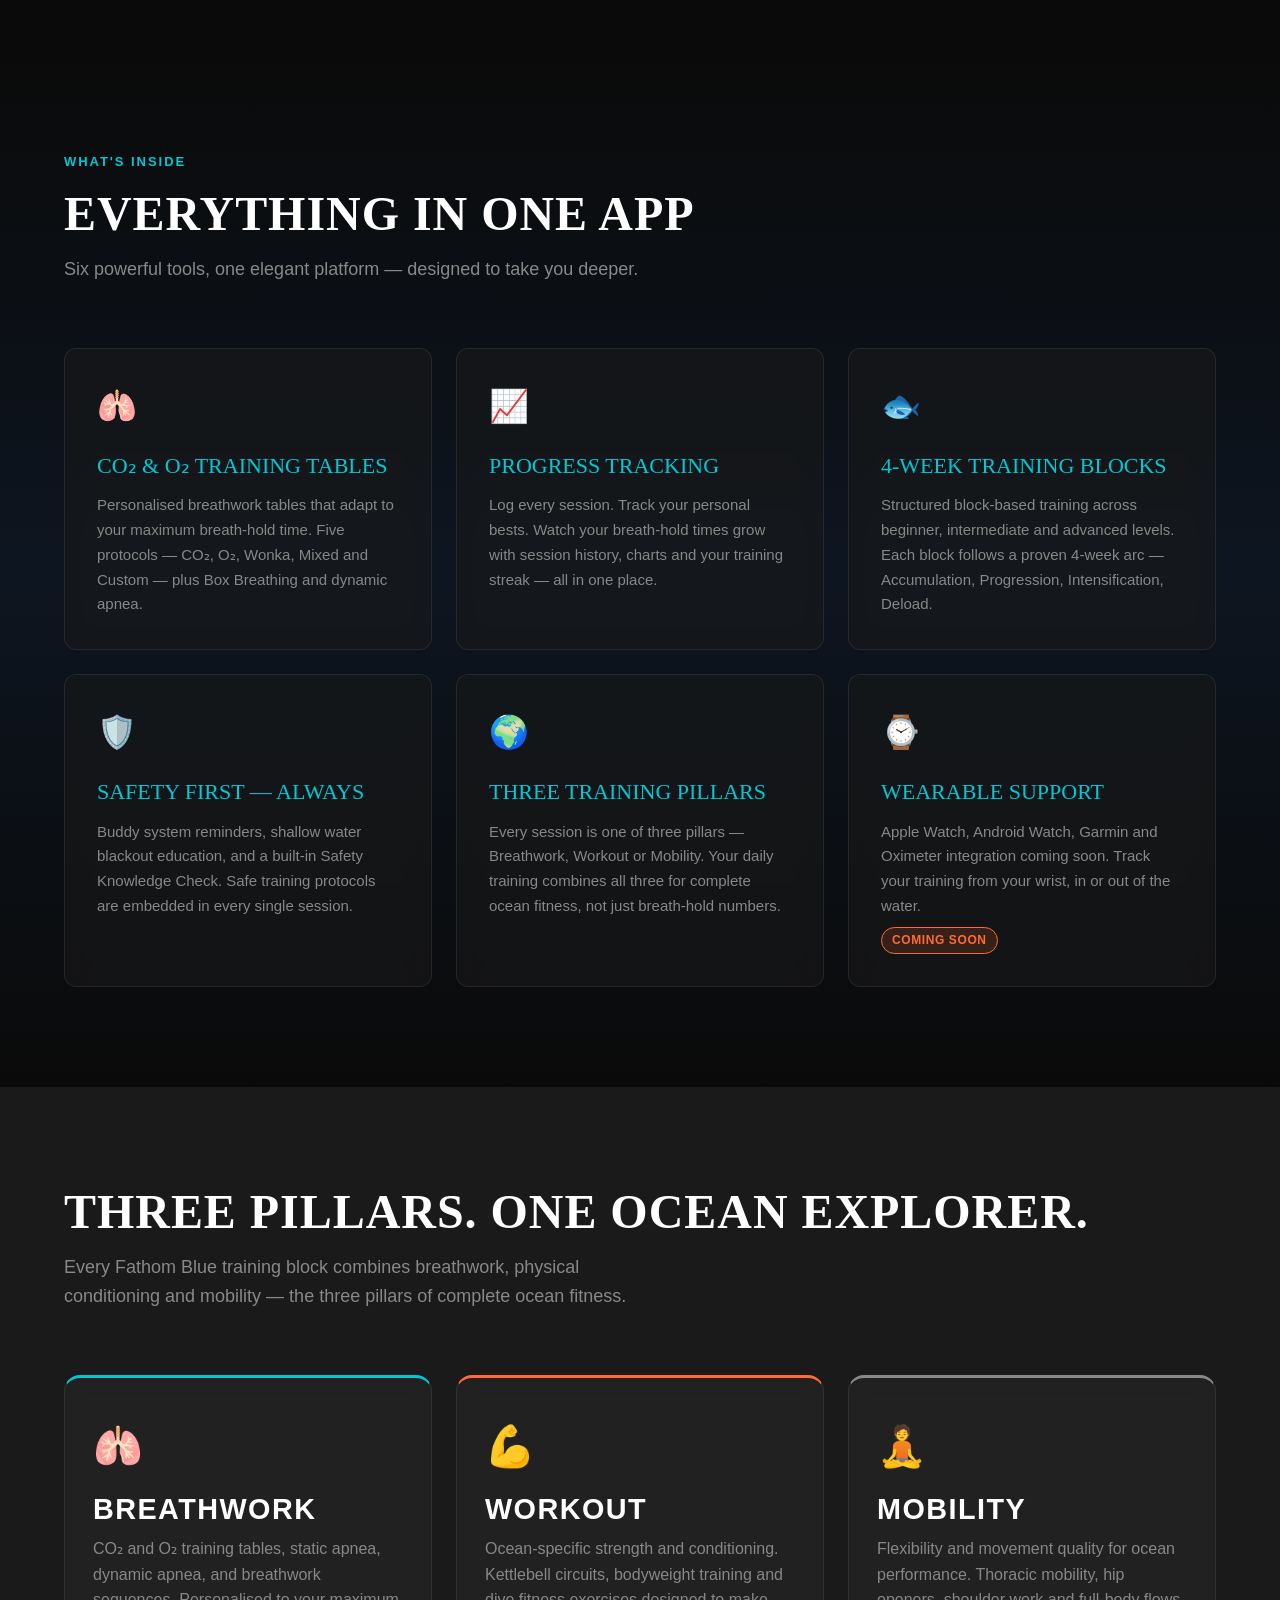
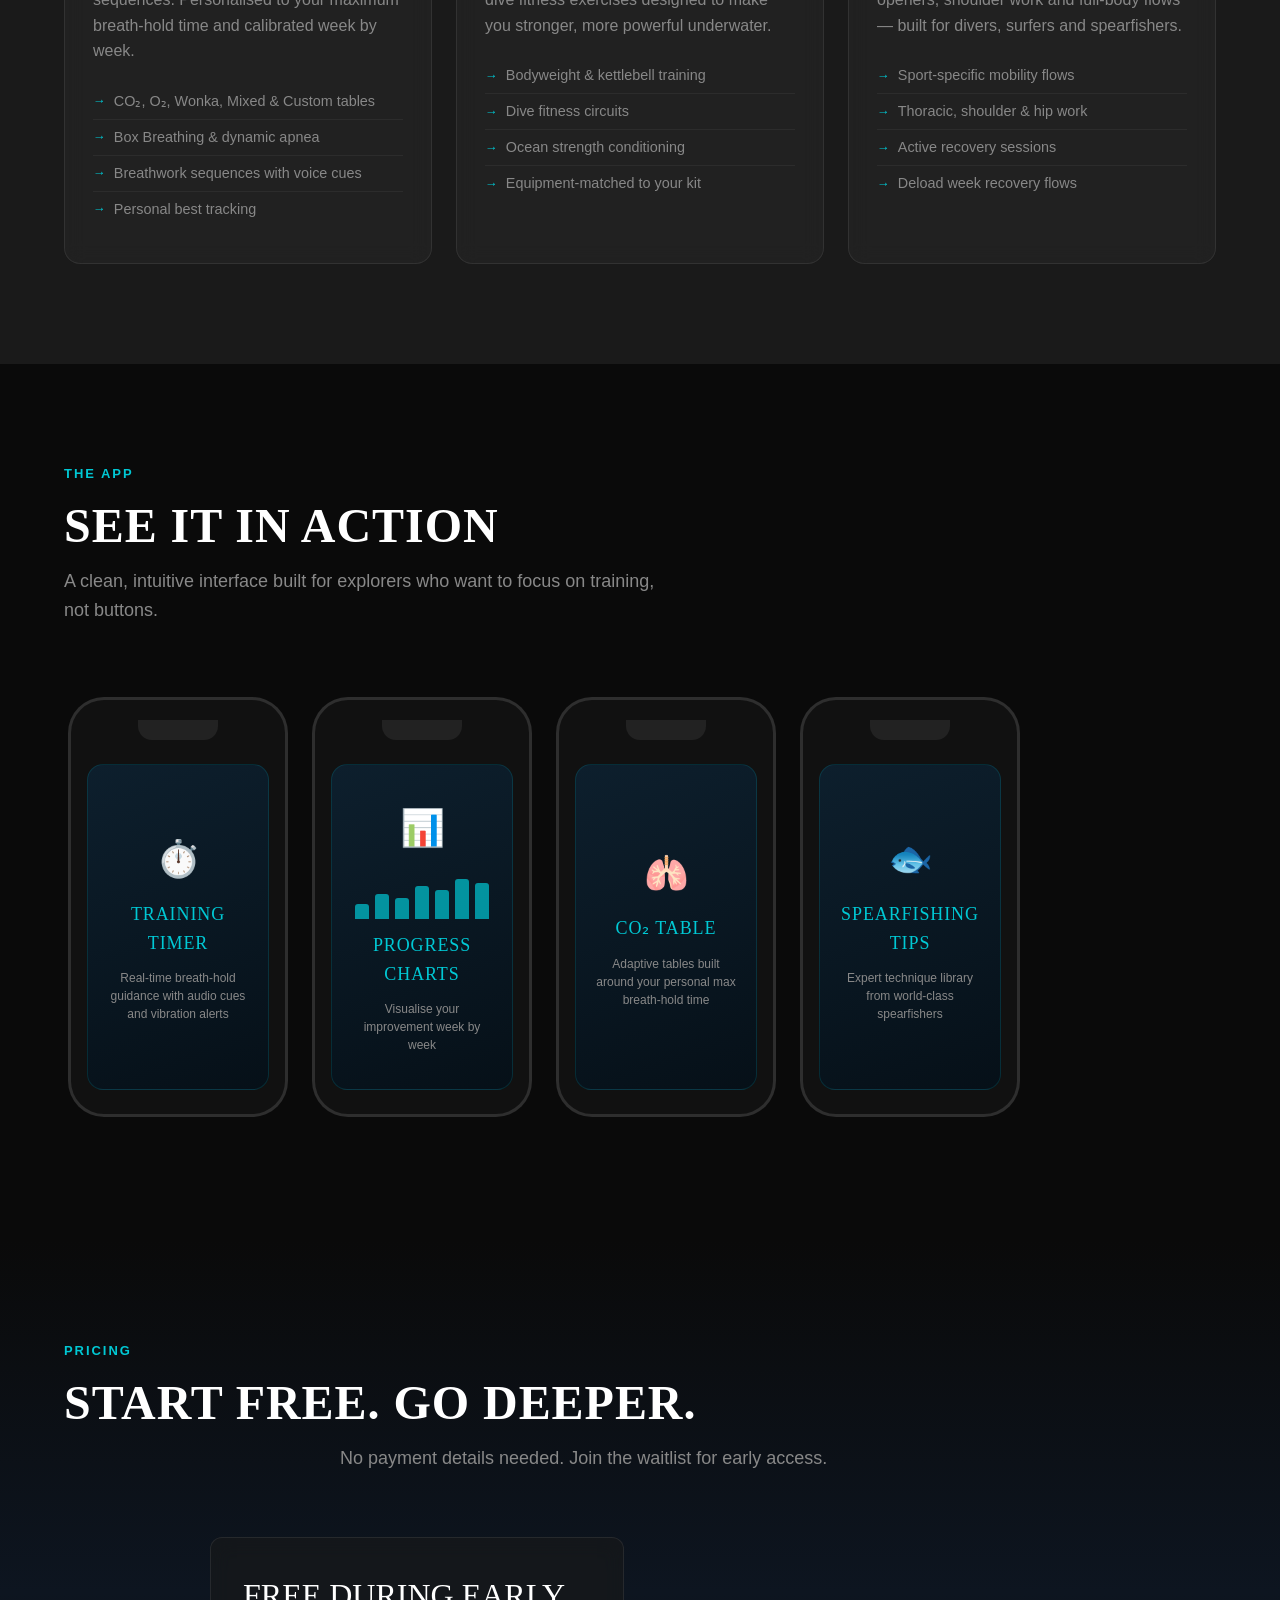
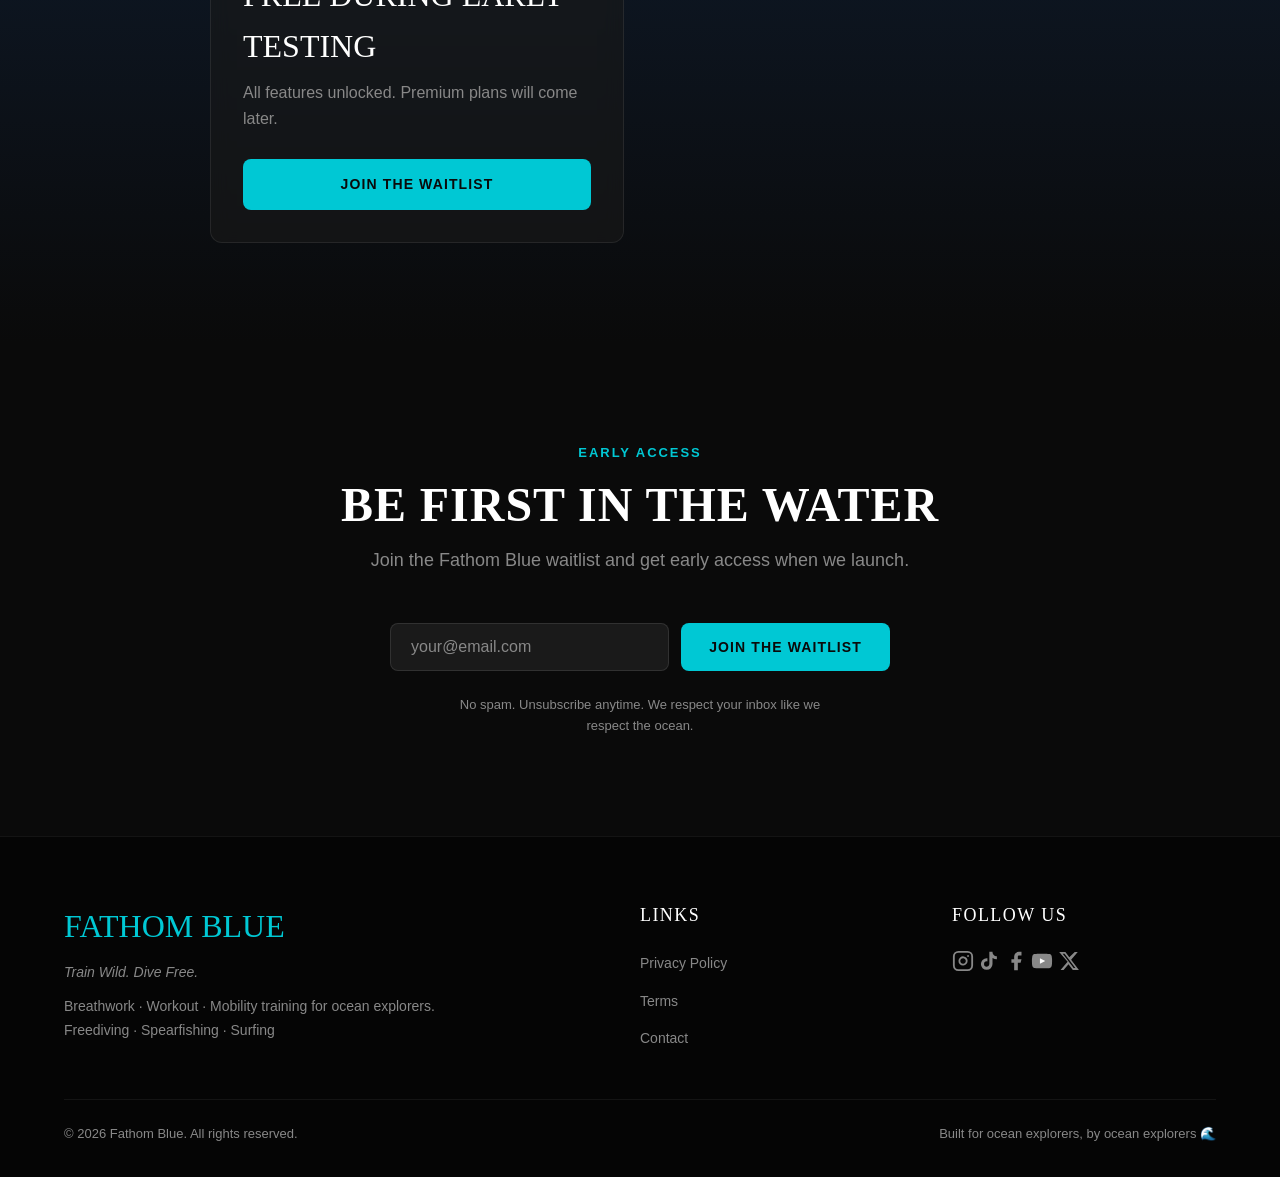
==== commit fe70ae15: "fix(CCB-026): Knowledge Check naming on homepage Co-Authored-By: Claude Opus 5.5 <noreply@anthropic." ====
--- a/index.html
+++ b/index.html
@@ -37,20 +37,11 @@
     "url": "https://www.fathomblueco.com",
     "applicationCategory": "HealthApplication",
     "operatingSystem": "iOS, Android",
-    "offers": [
-      {
-        "@type": "Offer",
-        "price": "0",
-        "priceCurrency": "USD",
-        "name": "Free Plan"
-      },
-      {
-        "@type": "Offer",
-        "price": "12.99",
-        "priceCurrency": "USD",
-        "name": "Premium Monthly"
-      }
-    ],
+    "offers": {
+      "@type": "Offer",
+      "price": "0",
+      "priceCurrency": "NZD"
+    },
     "author": {
       "@type": "Organization",
       "name": "Fathom Blue",
@@ -72,11 +63,6 @@
   <link rel="manifest" href="/site.webmanifest">
   <meta name="theme-color" content="#0A0A0A">
 
-  <!-- Google Fonts -->
-  <link rel="preconnect" href="https://fonts.googleapis.com" />
-  <link rel="preconnect" href="https://fonts.gstatic.com" crossorigin />
-  <link href="https://fonts.googleapis.com/css2?family=Bebas+Neue&family=DM+Sans:wght@400;500;600;700&display=swap" rel="stylesheet" />
-
   <link rel="stylesheet" href="css/styles.css" />
 </head>
 <body>
@@ -213,7 +199,7 @@
           <div class="feature-card glass-card fade-in" style="transition-delay: 0.2s">
             <div class="feature-card__icon" aria-hidden="true">🛡️</div>
             <div class="feature-card__title">Safety First — Always</div>
-            <p>Buddy system reminders, shallow water blackout education, and a built-in Safety Certification quiz. Safe training protocols are embedded in every single session.</p>
+            <p>Buddy system reminders, shallow water blackout education, and a built-in Safety Knowledge Check. Safe training protocols are embedded in every single session.</p>
           </div>
 
           <div class="feature-card glass-card fade-in" style="transition-delay: 0.25s">
@@ -351,52 +337,17 @@
       <div class="container">
         <p class="section-label fade-in">Pricing</p>
         <h2 class="section-title fade-in">Start Free. Go Deeper.</h2>
-        <p class="section-subtitle fade-in" style="margin: 0 auto 64px;">No credit card required. Upgrade when you're ready to go all-in.</p>
-
-        <div class="pricing__grid">
-
-          <!-- Free -->
+        <p class="section-subtitle fade-in" style="margin: 0 auto 64px;">No payment details needed. Join the waitlist for early access.</p>
+
+        <div class="pricing__grid pricing__grid--single">
+
+          <!-- Early testing -->
           <div class="pricing-card glass-card fade-in" style="transition-delay: 0.1s">
             <div class="pricing-card__header">
-              <div class="pricing-card__title">Free</div>
-              <div class="pricing-card__price">
-                <strong>$0</strong>
-                <span class="period">/ forever</span>
-              </div>
+              <div class="pricing-card__title">Free during early testing</div>
+              <p>All features unlocked. Premium plans will come later.</p>
             </div>
-            <ul class="pricing-card__features" aria-label="Free plan features">
-              <li>3 training sessions per week</li>
-              <li>All three training pillars — Breathwork, Workout &amp; Mobility</li>
-              <li>Basic CO₂ and O₂ tables</li>
-              <li>Progress tracking &amp; personal bests</li>
-              <li>Safety Certification quiz</li>
-              <li>Ad-supported</li>
-            </ul>
-            <a href="#waitlist" class="btn btn-outline">Start Free Today</a>
-          </div>
-
-          <!-- Premium -->
-          <div class="pricing-card glass-card pricing-card--premium fade-in" style="transition-delay: 0.2s">
-            <div class="pricing-card__header">
-              <span class="pricing-card__badge">Most Popular</span>
-              <div class="pricing-card__title">Premium</div>
-              <div class="pricing-card__price">
-                <strong>$12.99</strong>
-                <span class="period">/ month</span>
-                <br>
-                <span style="font-size:13px; margin-top: 4px; display:inline-block;">or <strong style="font-family:'DM Sans',sans-serif; font-size:15px; color:var(--cyan);">$69.99 / year</strong> — save 55%</span>
-              </div>
-            </div>
-            <ul class="pricing-card__features" aria-label="Premium plan features">
-              <li>Unlimited training sessions</li>
-              <li>All three training pillars — Breathwork, Workout &amp; Mobility</li>
-              <li>All 5 breathwork protocols + advanced table types</li>
-              <li>Advanced training blocks (intermediate &amp; advanced)</li>
-              <li>Spearfishing technique library</li>
-              <li>Wearable integration (coming soon)</li>
-              <li>No ads</li>
-            </ul>
-            <a href="#waitlist" class="btn btn-primary">Start Free Today</a>
+            <a href="#waitlist" class="btn btn-primary">Join the Waitlist</a>
           </div>
 
         </div>
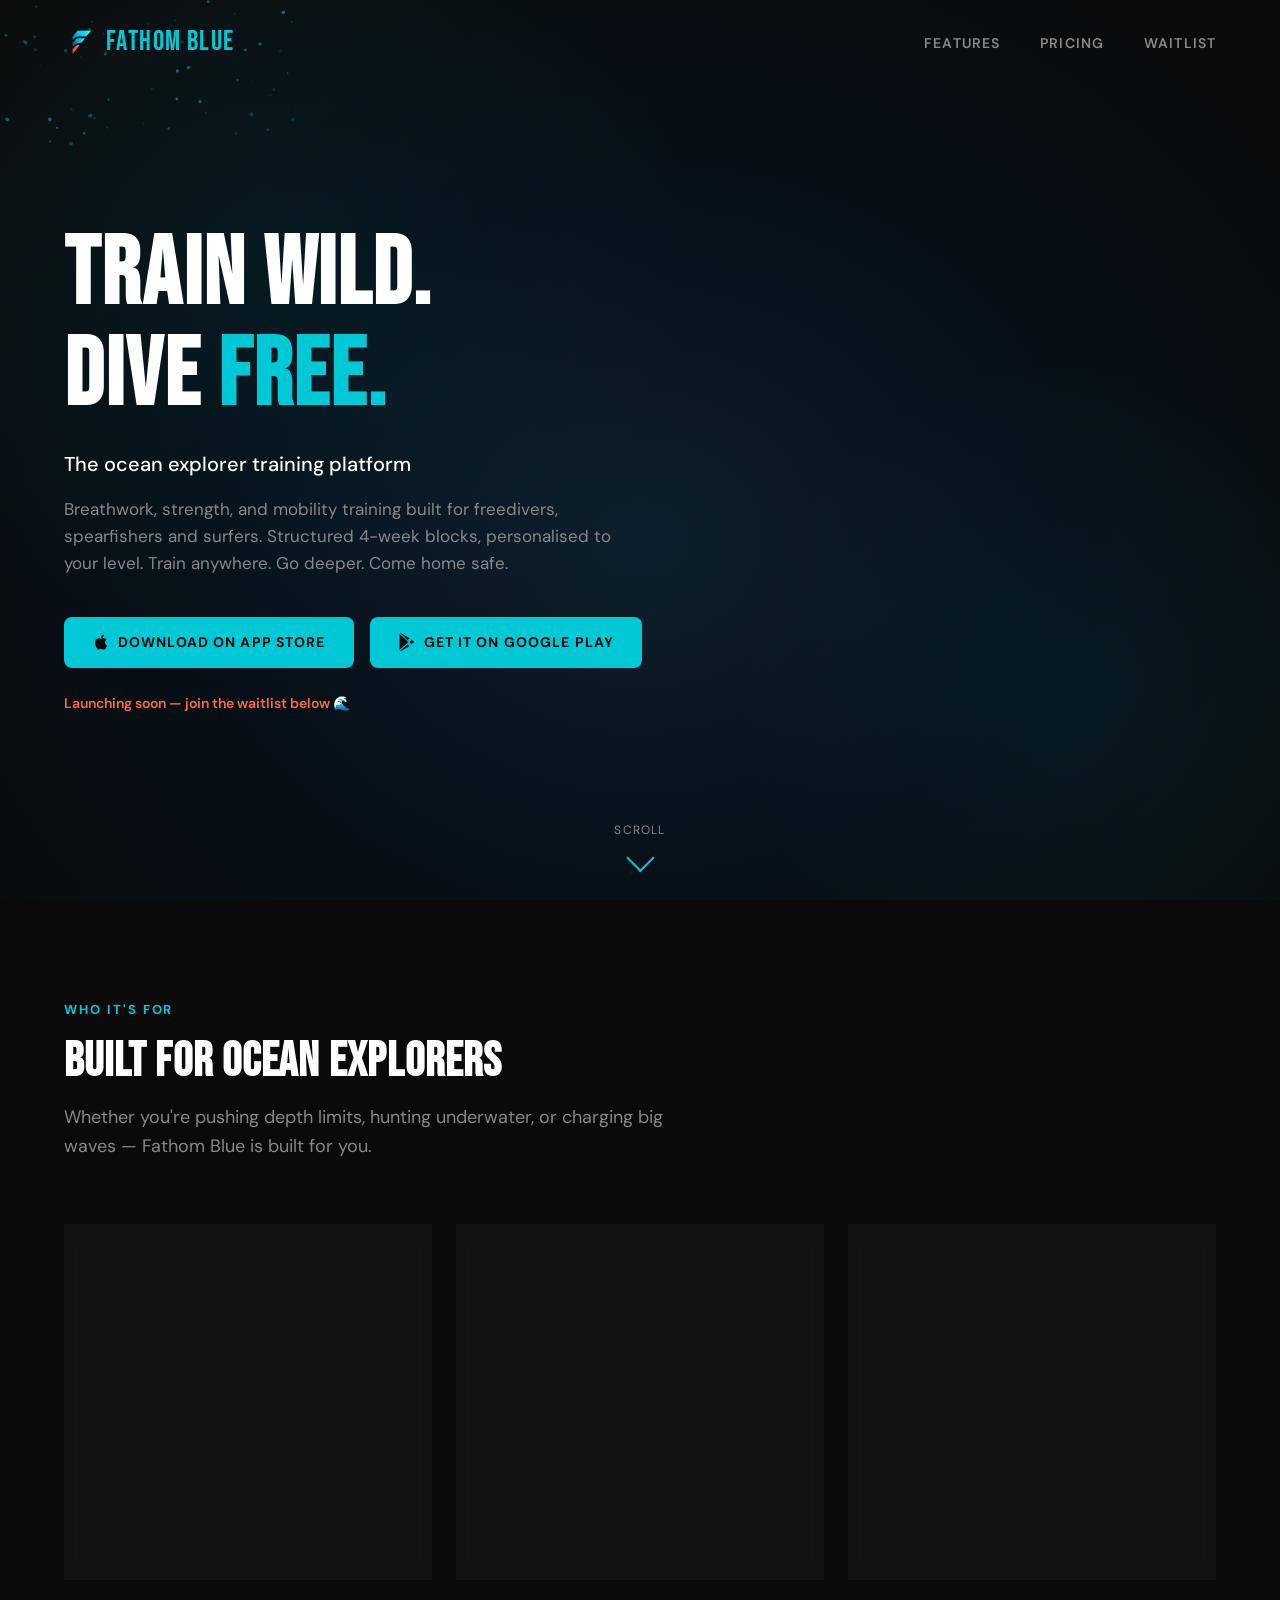
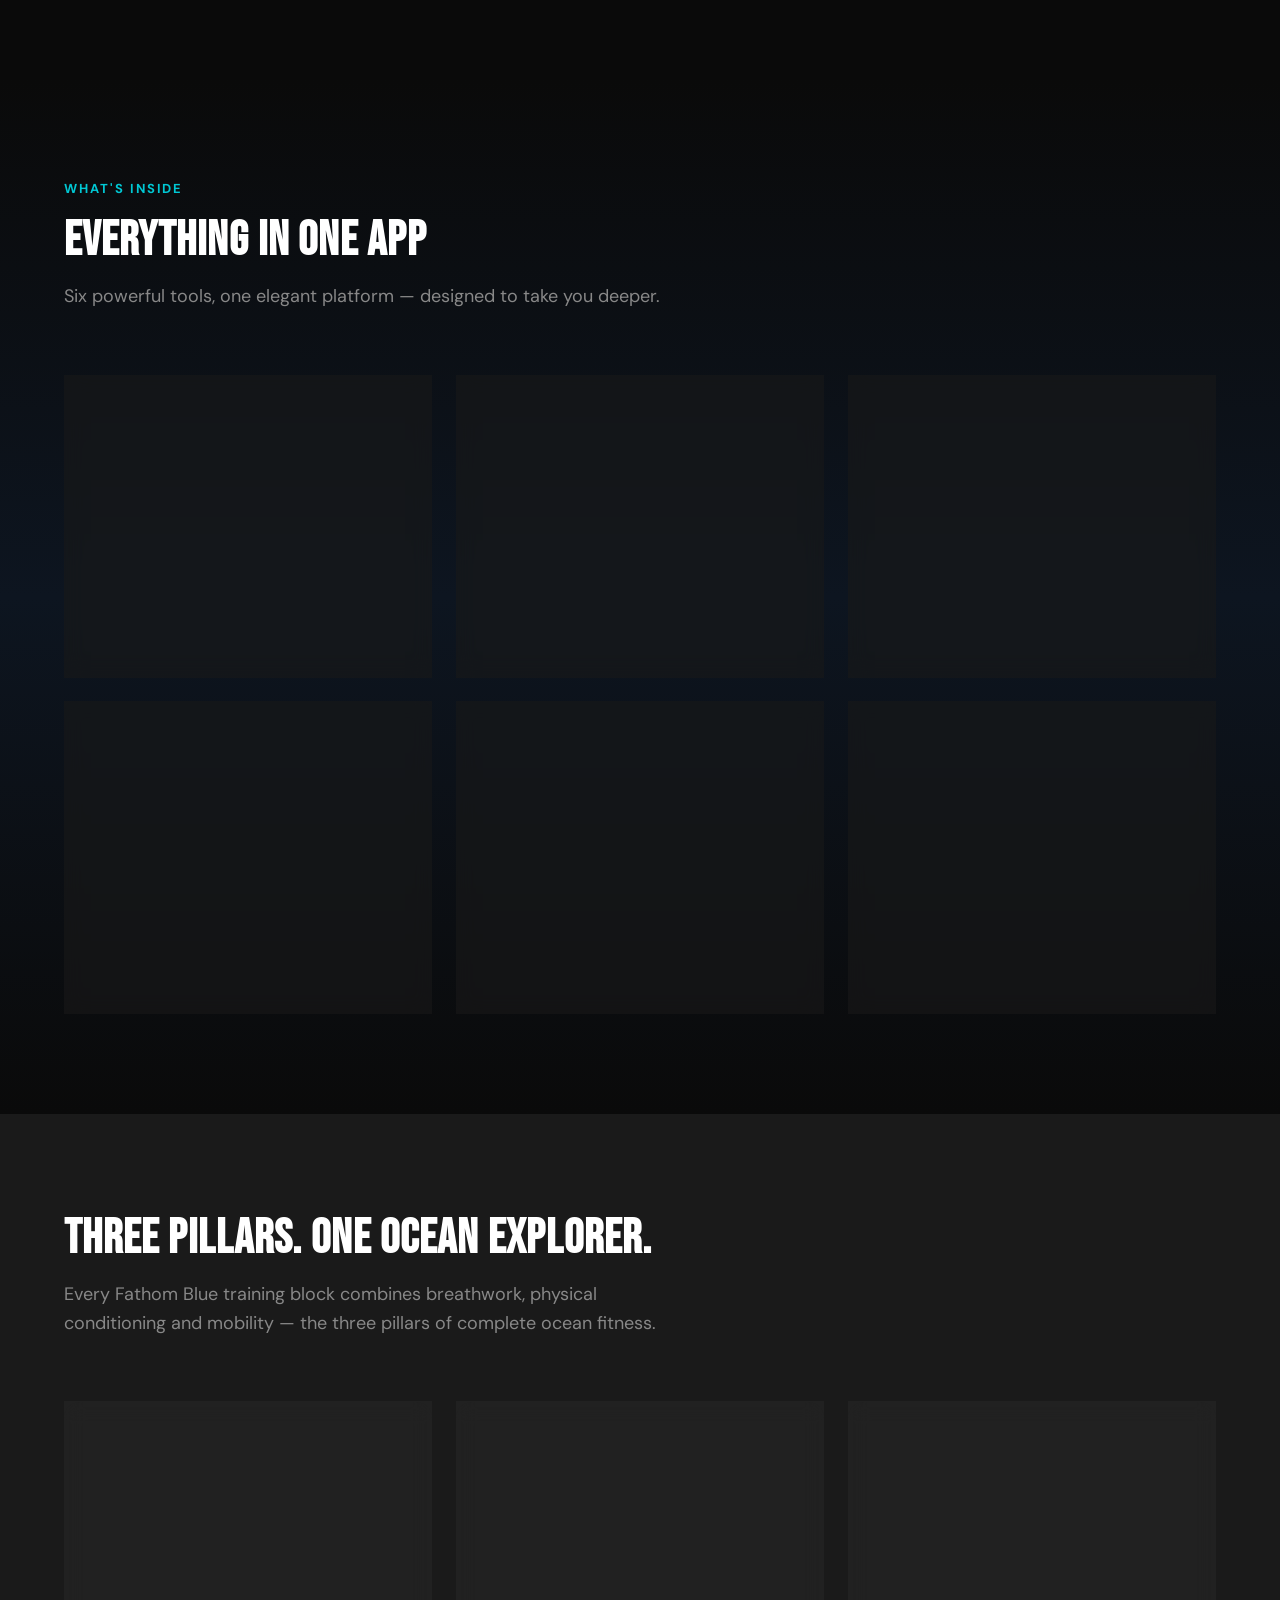
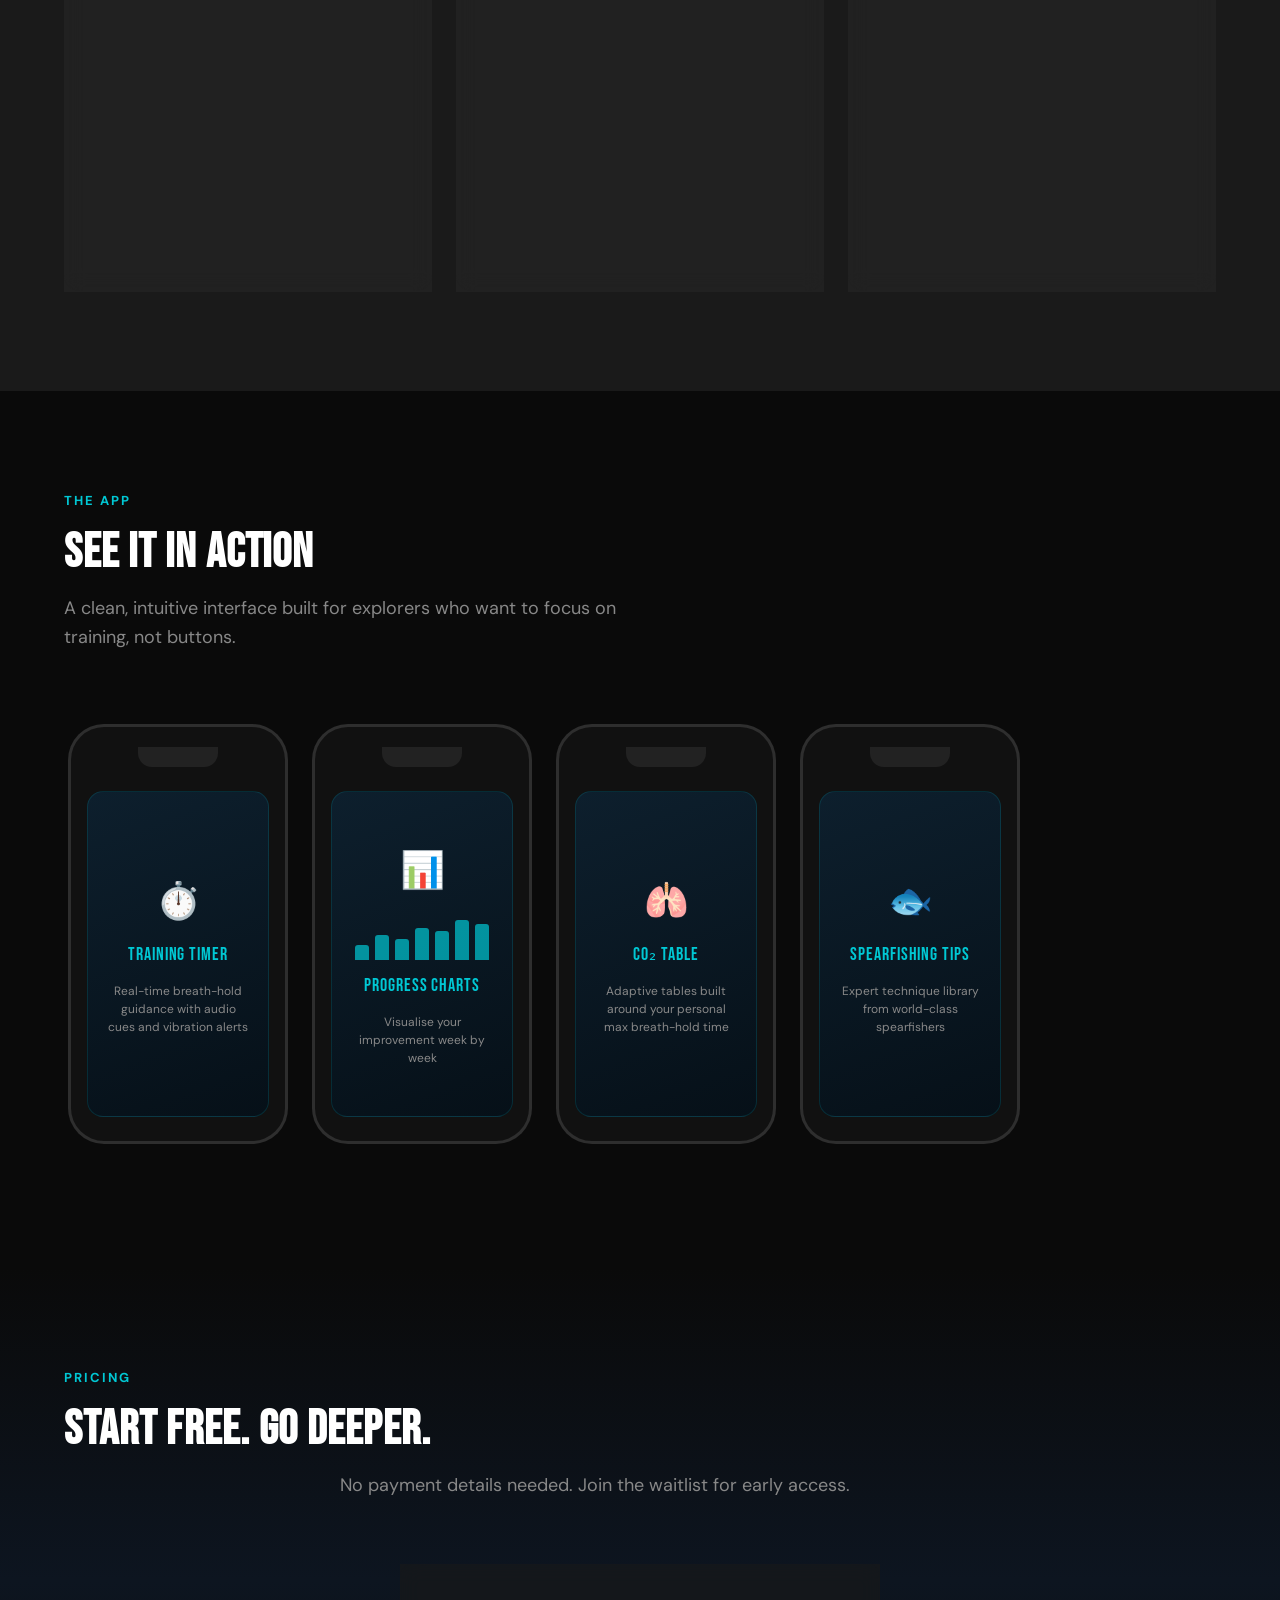
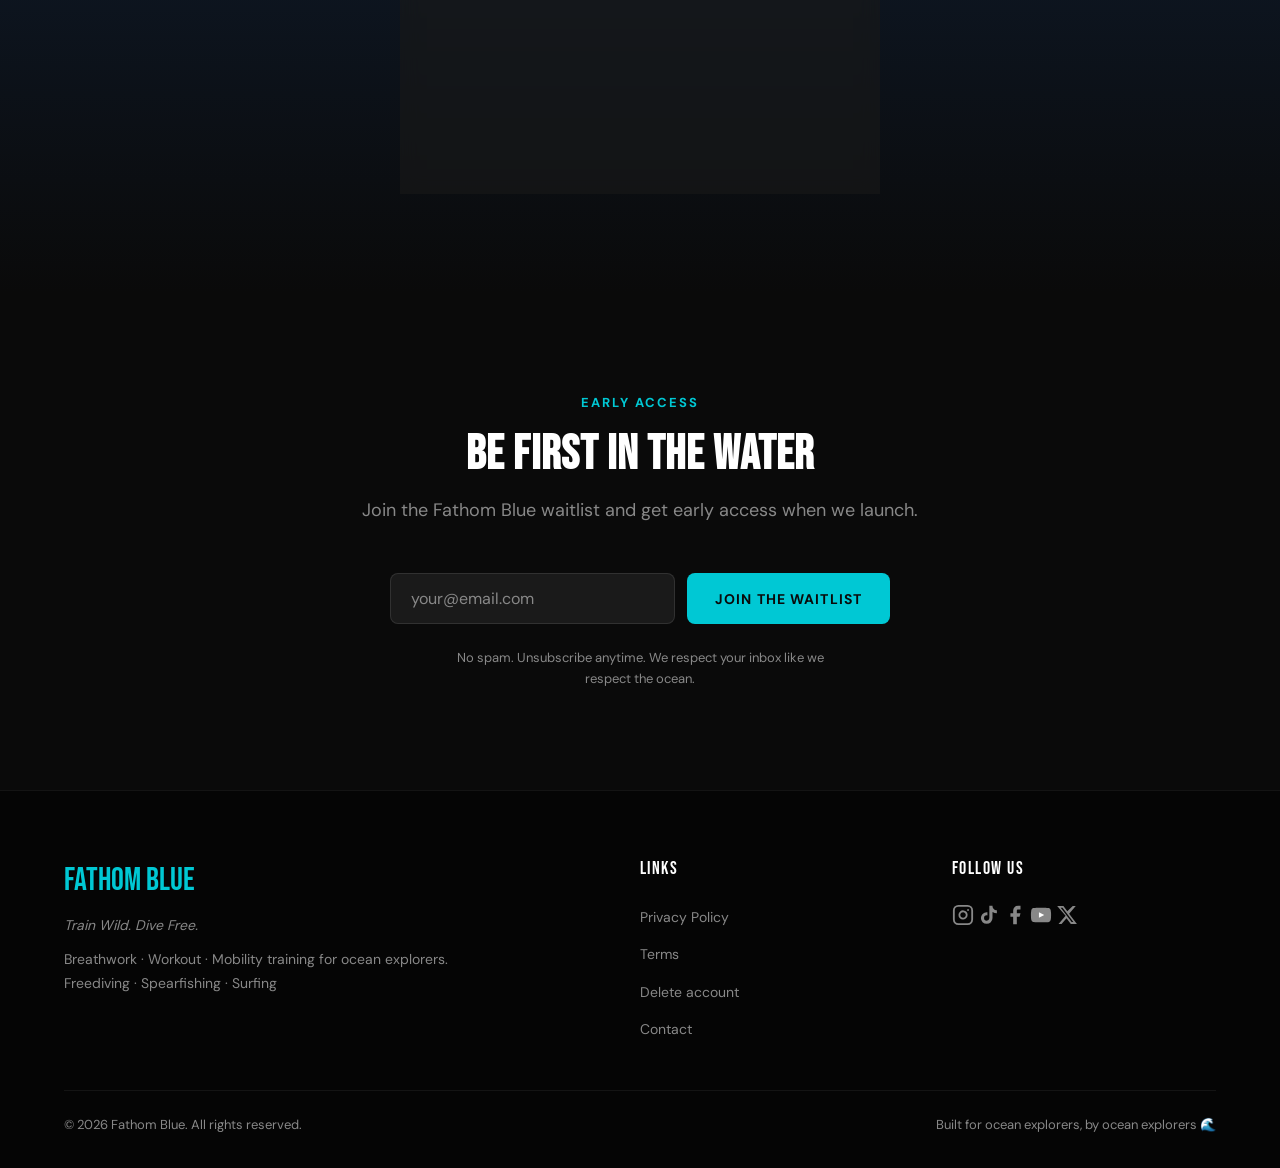
==== commit d8f25114: "feat(CCB-029): add Delete account footer link Footers are copied per page, so the link goes on index" ====
--- a/index.html
+++ b/index.html
@@ -408,6 +408,7 @@
           <ul class="footer__links" role="list">
             <li><a href="privacy.html">Privacy Policy</a></li>
             <li><a href="terms.html">Terms</a></li>
+            <li><a href="delete-account.html">Delete account</a></li>
             <li><a href="mailto:hello@fathomblueco.com">Contact</a></li>
           </ul>
         </div>
--- a/css/styles.css
+++ b/css/styles.css
@@ -1,6 +1,44 @@
 /* ============================================================
    FATHOM BLUE — styles.css
    ============================================================ */
+
+/* ---------- Self-hosted fonts (SIL OFL 1.1 — licences in /fonts) ---------- */
+/* Same files and unicode ranges Google Fonts served; DM Sans is a variable font covering 400–700 */
+@font-face {
+  font-family: 'Bebas Neue';
+  font-style: normal;
+  font-weight: 400;
+  font-display: swap;
+  src: url('../fonts/bebas-neue-latin-ext.woff2') format('woff2');
+  unicode-range: U+0100-02BA, U+02BD-02C5, U+02C7-02CC, U+02CE-02D7, U+02DD-02FF, U+0304, U+0308, U+0329, U+1D00-1DBF, U+1E00-1E9F, U+1EF2-1EFF, U+2020, U+20A0-20AB, U+20AD-20C4, U+2113, U+2C60-2C7F, U+A720-A7FF;
+}
+
+@font-face {
+  font-family: 'Bebas Neue';
+  font-style: normal;
+  font-weight: 400;
+  font-display: swap;
+  src: url('../fonts/bebas-neue-latin.woff2') format('woff2');
+  unicode-range: U+0000-00FF, U+0131, U+0152-0153, U+02BB-02BC, U+02C6, U+02DA, U+02DC, U+0304, U+0308, U+0329, U+2000-206F, U+20AC, U+2122, U+2191, U+2193, U+2212, U+2215, U+FEFF, U+FFFD;
+}
+
+@font-face {
+  font-family: 'DM Sans';
+  font-style: normal;
+  font-weight: 400 700;
+  font-display: swap;
+  src: url('../fonts/dm-sans-latin-ext.woff2') format('woff2');
+  unicode-range: U+0100-02BA, U+02BD-02C5, U+02C7-02CC, U+02CE-02D7, U+02DD-02FF, U+0304, U+0308, U+0329, U+1D00-1DBF, U+1E00-1E9F, U+1EF2-1EFF, U+2020, U+20A0-20AB, U+20AD-20C4, U+2113, U+2C60-2C7F, U+A720-A7FF;
+}
+
+@font-face {
+  font-family: 'DM Sans';
+  font-style: normal;
+  font-weight: 400 700;
+  font-display: swap;
+  src: url('../fonts/dm-sans-latin.woff2') format('woff2');
+  unicode-range: U+0000-00FF, U+0131, U+0152-0153, U+02BB-02BC, U+02C6, U+02DA, U+02DC, U+0304, U+0308, U+0329, U+2000-206F, U+20AC, U+2122, U+2191, U+2193, U+2212, U+2215, U+FEFF, U+FFFD;
+}
 
 /* ---------- CSS Variables ---------- */
 :root {
@@ -608,6 +646,12 @@
   margin: 0 auto;
 }
 
+.pricing__grid--single {
+  grid-template-columns: 1fr;
+  max-width: 480px;
+  text-align: center;
+}
+
 .pricing-card {
   display: flex;
   flex-direction: column;
@@ -920,7 +964,14 @@
   margin-bottom: 16px;
 }
 
-.inner-content ul li {
+.inner-content ol {
+  list-style: decimal;
+  padding-left: 24px;
+  margin-bottom: 16px;
+}
+
+.inner-content ul li,
+.inner-content ol li {
   color: var(--grey);
   margin-bottom: 8px;
   line-height: 1.65;
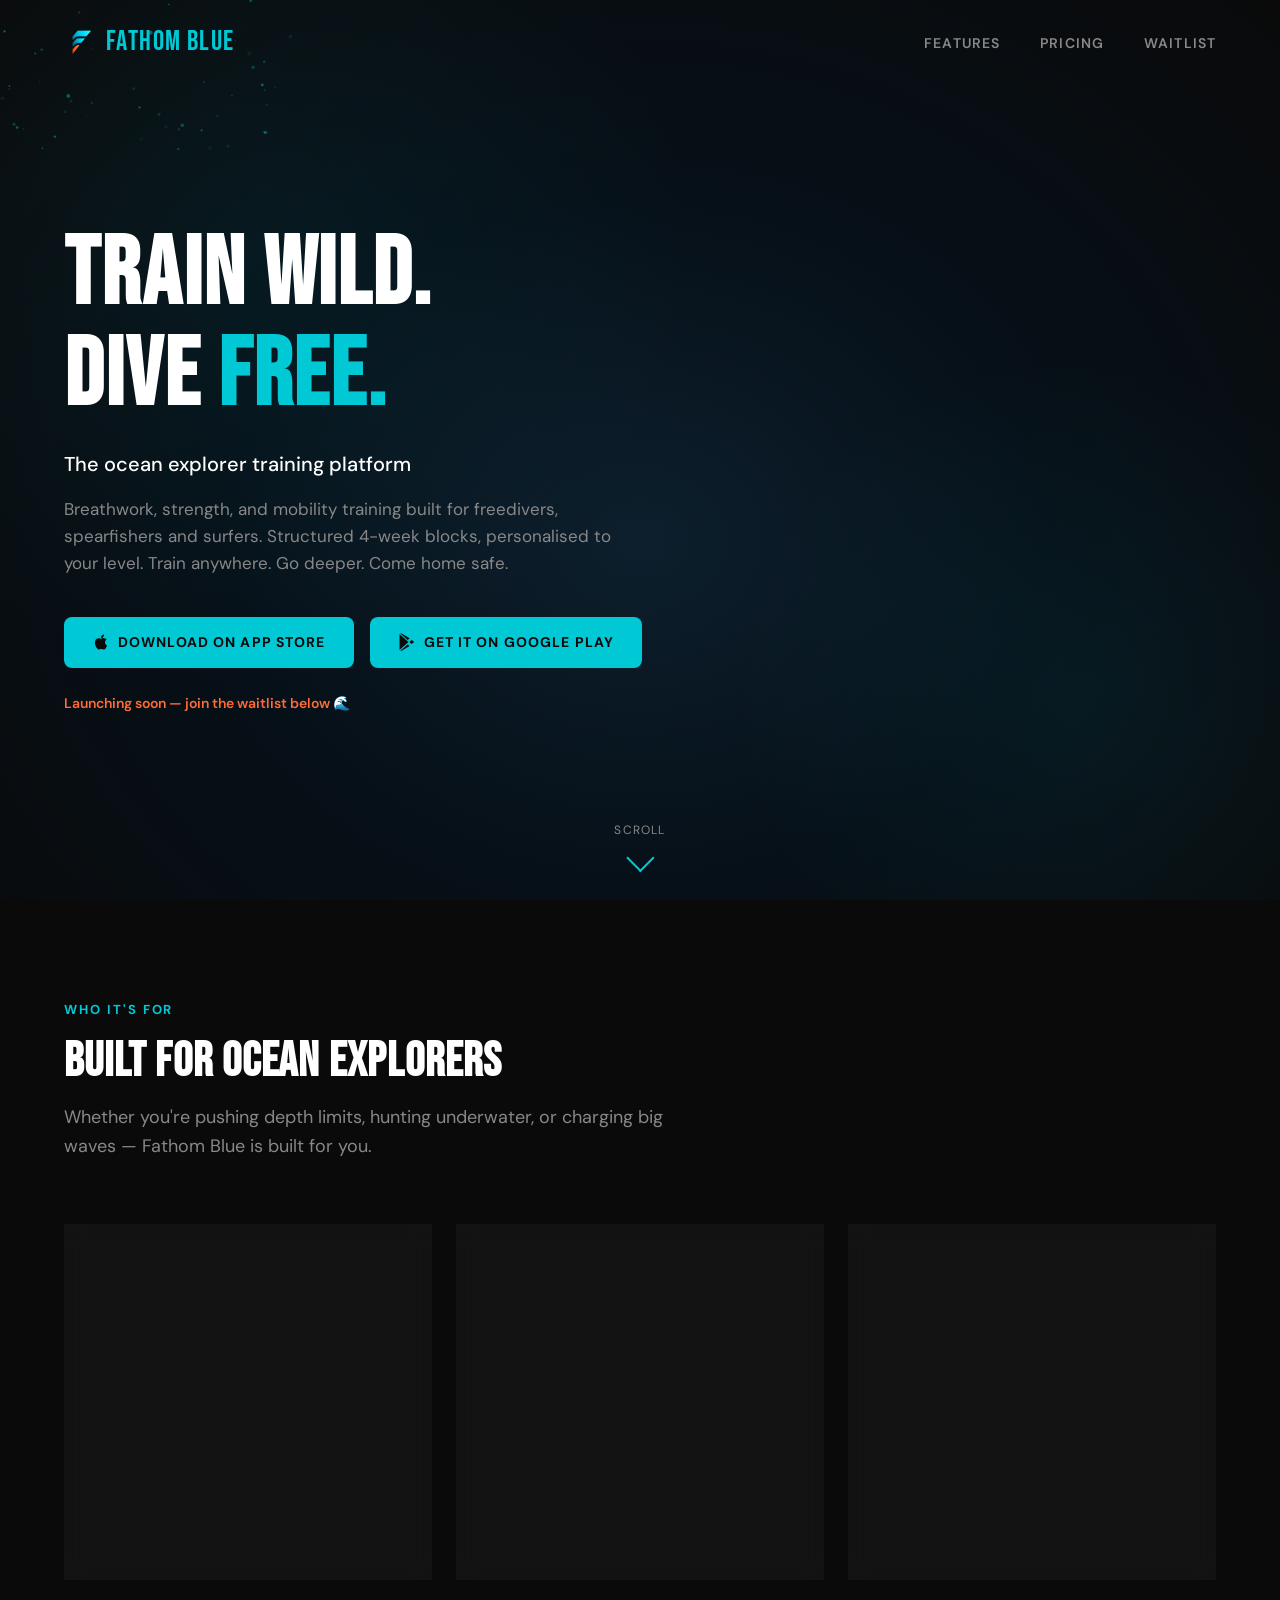
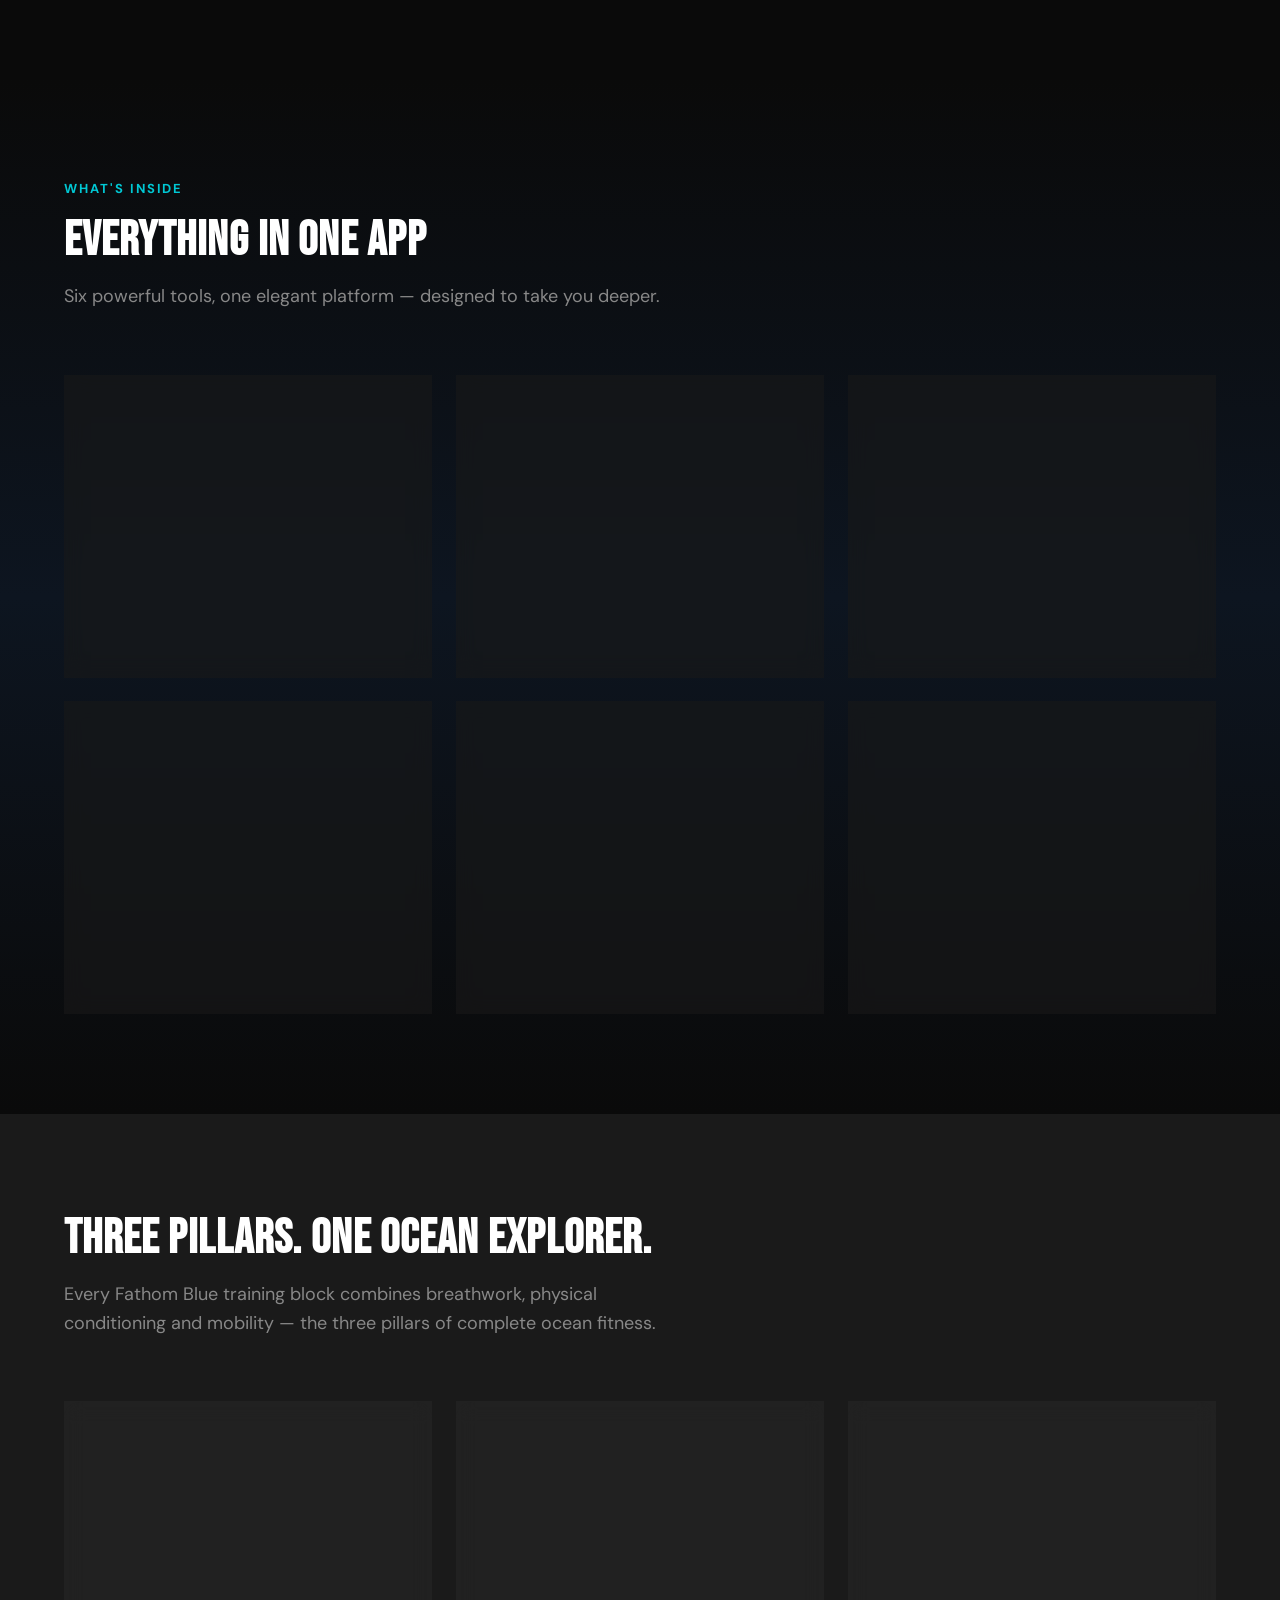
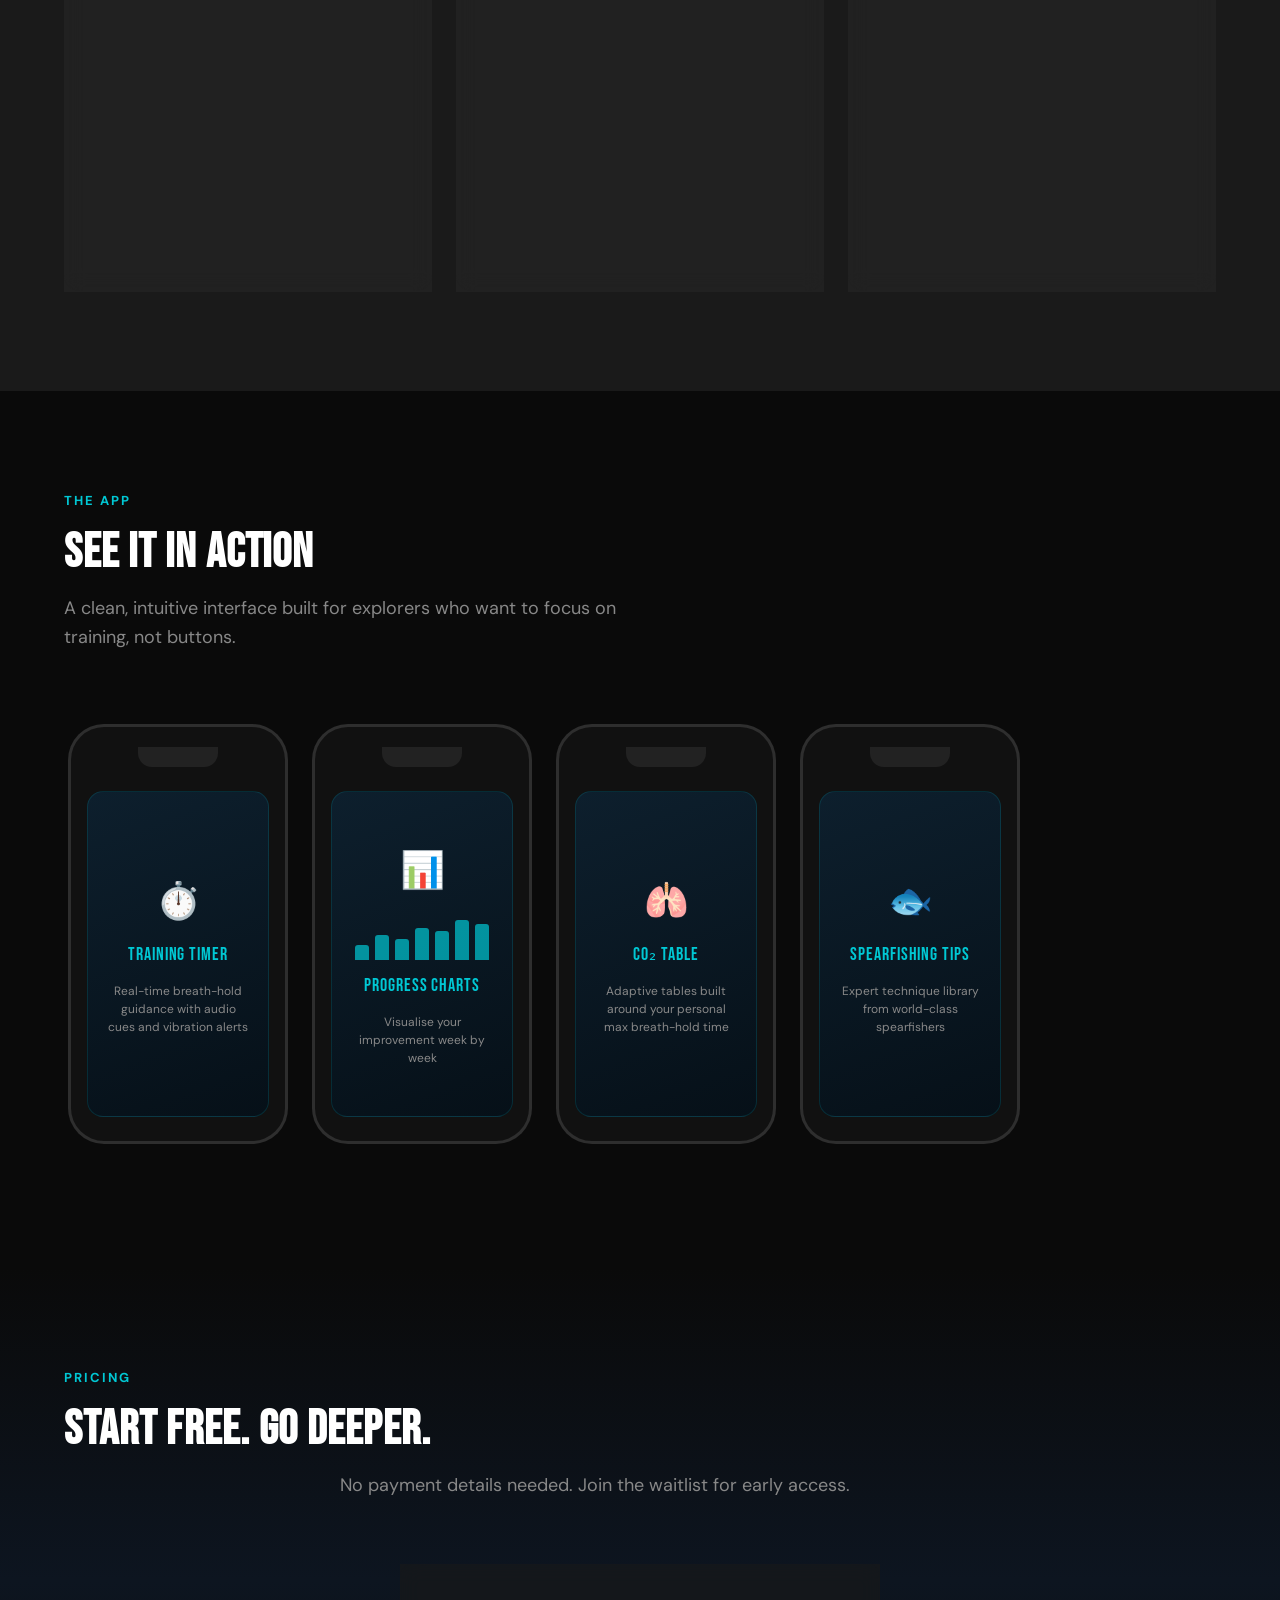
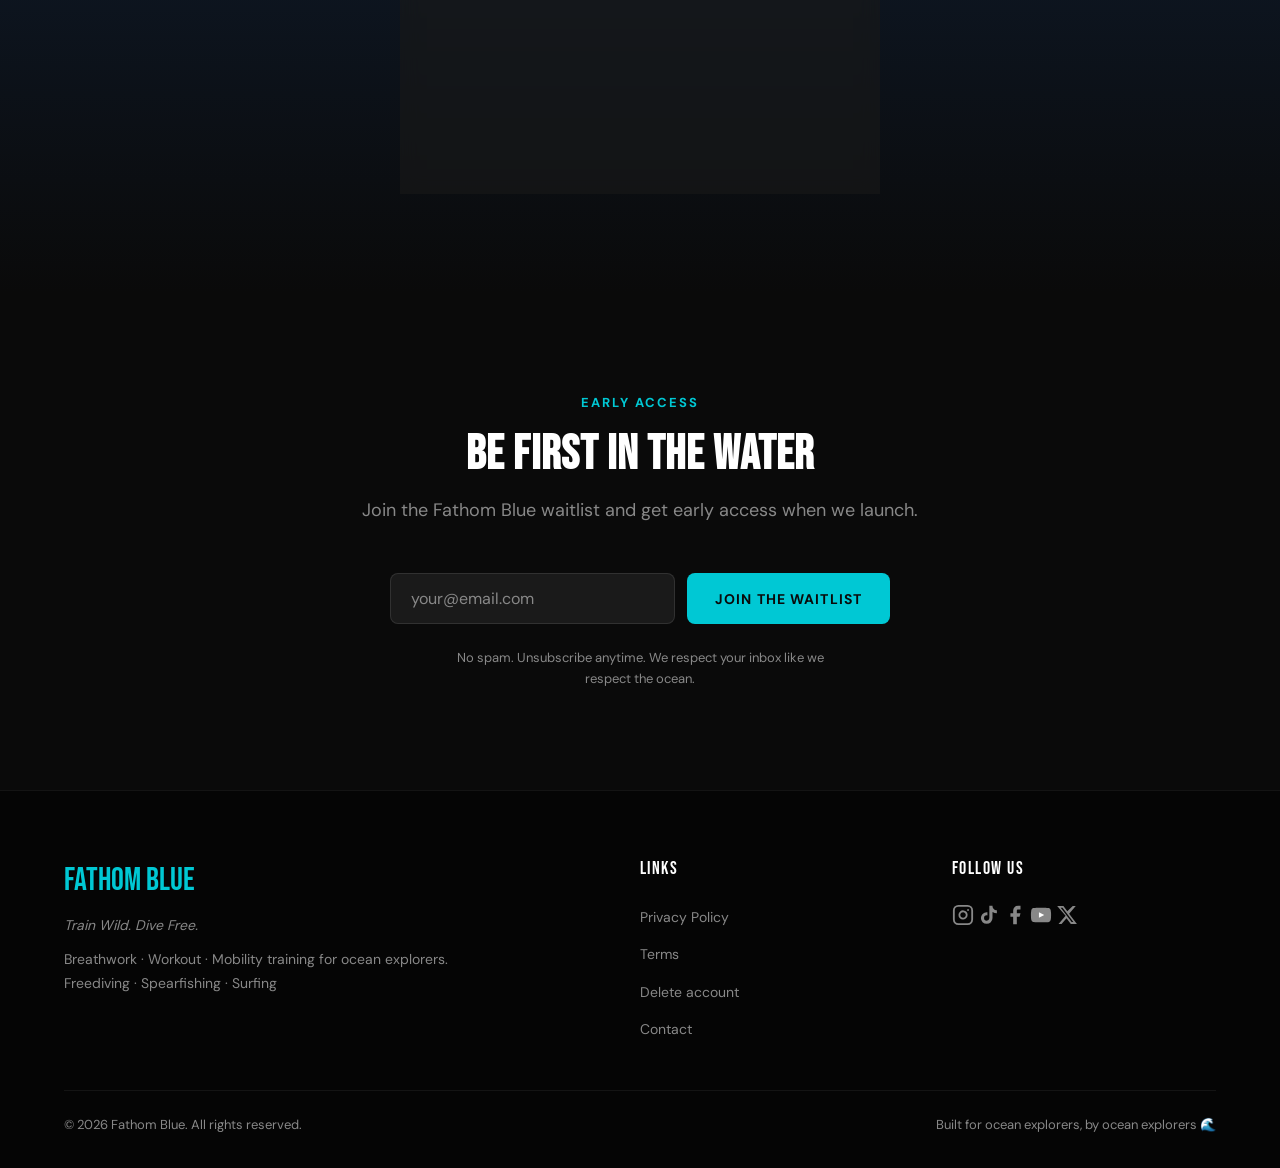
==== commit 6efa9658: "feat(CCB-030): preload the two above-the-fold fonts Adds preload for the latin Bebas Neue and DM San" ====
--- a/index.html
+++ b/index.html
@@ -63,6 +63,8 @@
   <link rel="manifest" href="/site.webmanifest">
   <meta name="theme-color" content="#0A0A0A">
 
+  <link rel="preload" href="/fonts/bebas-neue-latin-v1.woff2" as="font" type="font/woff2" crossorigin>
+  <link rel="preload" href="/fonts/dm-sans-latin-v1.woff2" as="font" type="font/woff2" crossorigin>
   <link rel="stylesheet" href="css/styles.css" />
 </head>
 <body>
--- a/css/styles.css
+++ b/css/styles.css
@@ -9,7 +9,7 @@
   font-style: normal;
   font-weight: 400;
   font-display: swap;
-  src: url('../fonts/bebas-neue-latin-ext.woff2') format('woff2');
+  src: url('../fonts/bebas-neue-latin-ext-v1.woff2') format('woff2');
   unicode-range: U+0100-02BA, U+02BD-02C5, U+02C7-02CC, U+02CE-02D7, U+02DD-02FF, U+0304, U+0308, U+0329, U+1D00-1DBF, U+1E00-1E9F, U+1EF2-1EFF, U+2020, U+20A0-20AB, U+20AD-20C4, U+2113, U+2C60-2C7F, U+A720-A7FF;
 }
 
@@ -18,7 +18,7 @@
   font-style: normal;
   font-weight: 400;
   font-display: swap;
-  src: url('../fonts/bebas-neue-latin.woff2') format('woff2');
+  src: url('../fonts/bebas-neue-latin-v1.woff2') format('woff2');
   unicode-range: U+0000-00FF, U+0131, U+0152-0153, U+02BB-02BC, U+02C6, U+02DA, U+02DC, U+0304, U+0308, U+0329, U+2000-206F, U+20AC, U+2122, U+2191, U+2193, U+2212, U+2215, U+FEFF, U+FFFD;
 }
 
@@ -27,7 +27,7 @@
   font-style: normal;
   font-weight: 400 700;
   font-display: swap;
-  src: url('../fonts/dm-sans-latin-ext.woff2') format('woff2');
+  src: url('../fonts/dm-sans-latin-ext-v1.woff2') format('woff2');
   unicode-range: U+0100-02BA, U+02BD-02C5, U+02C7-02CC, U+02CE-02D7, U+02DD-02FF, U+0304, U+0308, U+0329, U+1D00-1DBF, U+1E00-1E9F, U+1EF2-1EFF, U+2020, U+20A0-20AB, U+20AD-20C4, U+2113, U+2C60-2C7F, U+A720-A7FF;
 }
 
@@ -36,7 +36,7 @@
   font-style: normal;
   font-weight: 400 700;
   font-display: swap;
-  src: url('../fonts/dm-sans-latin.woff2') format('woff2');
+  src: url('../fonts/dm-sans-latin-v1.woff2') format('woff2');
   unicode-range: U+0000-00FF, U+0131, U+0152-0153, U+02BB-02BC, U+02C6, U+02DA, U+02DC, U+0304, U+0308, U+0329, U+2000-206F, U+20AC, U+2122, U+2191, U+2193, U+2212, U+2215, U+FEFF, U+FFFD;
 }
 
